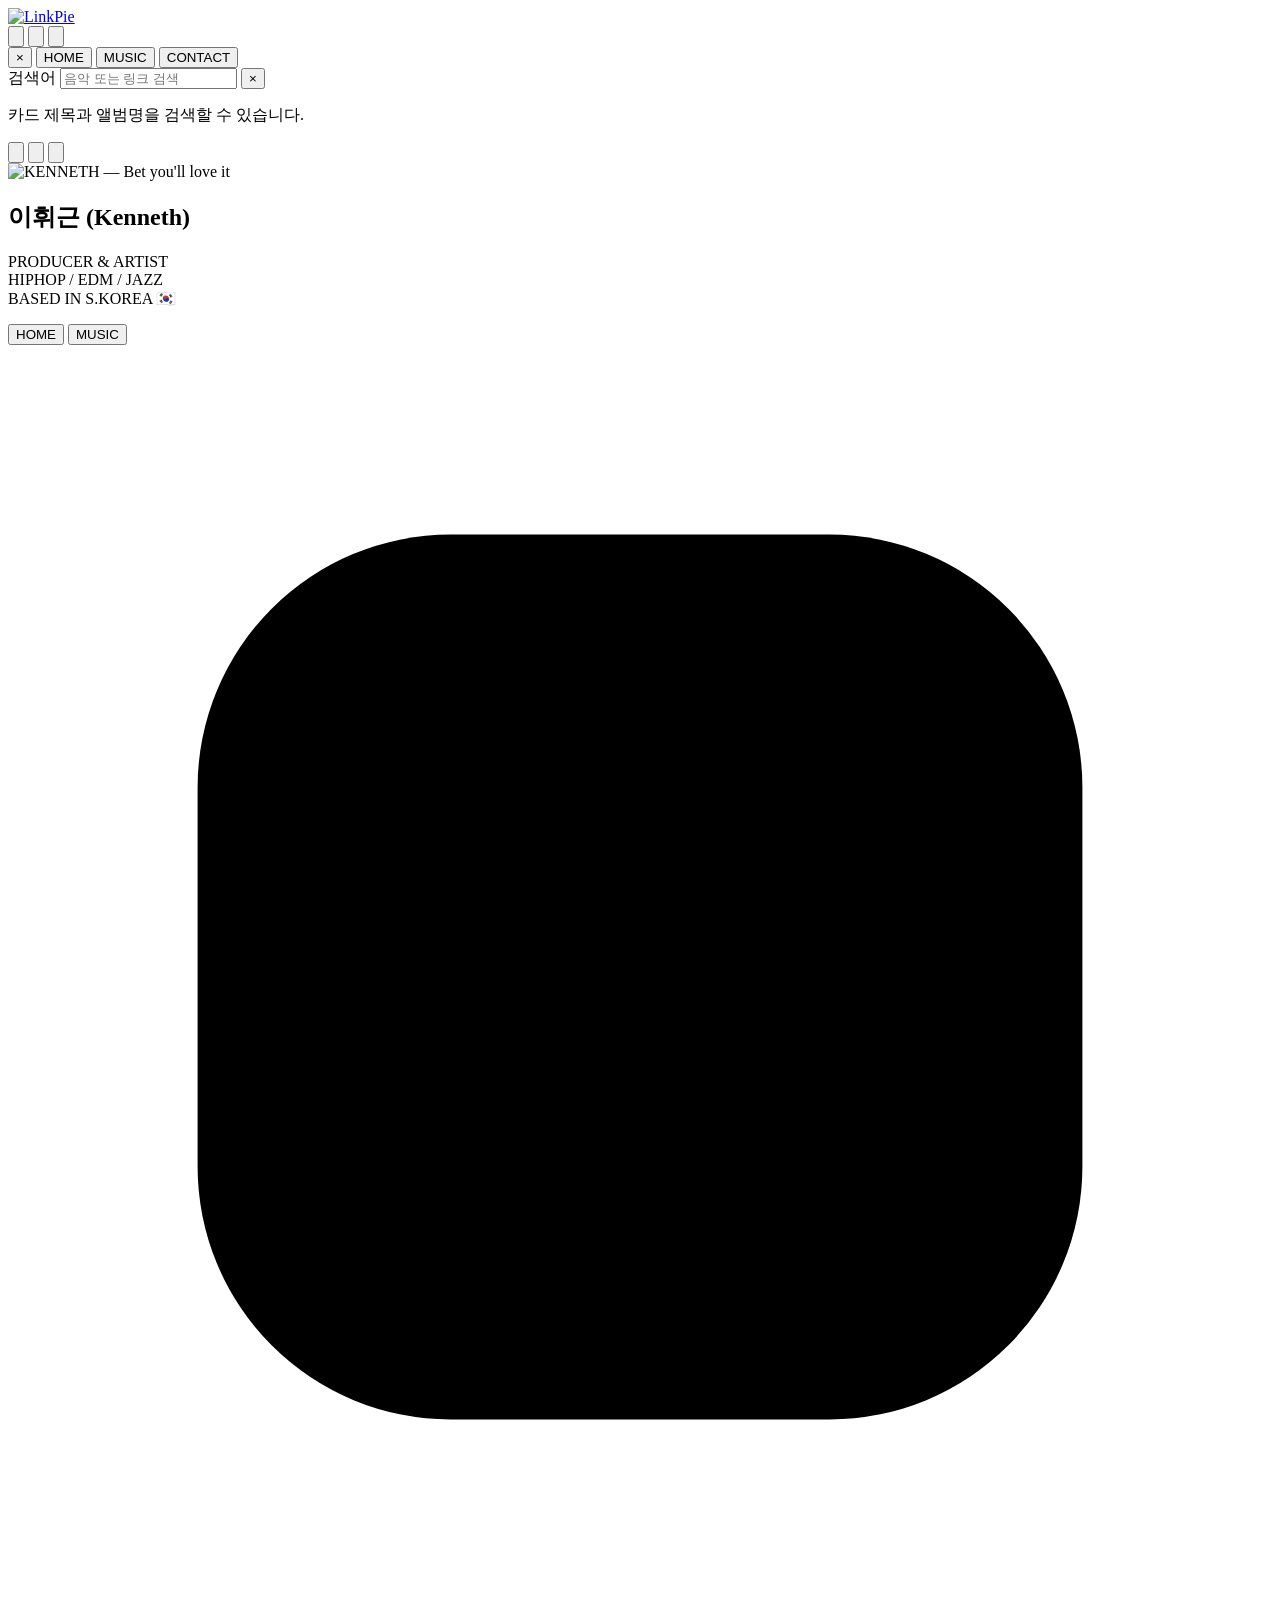
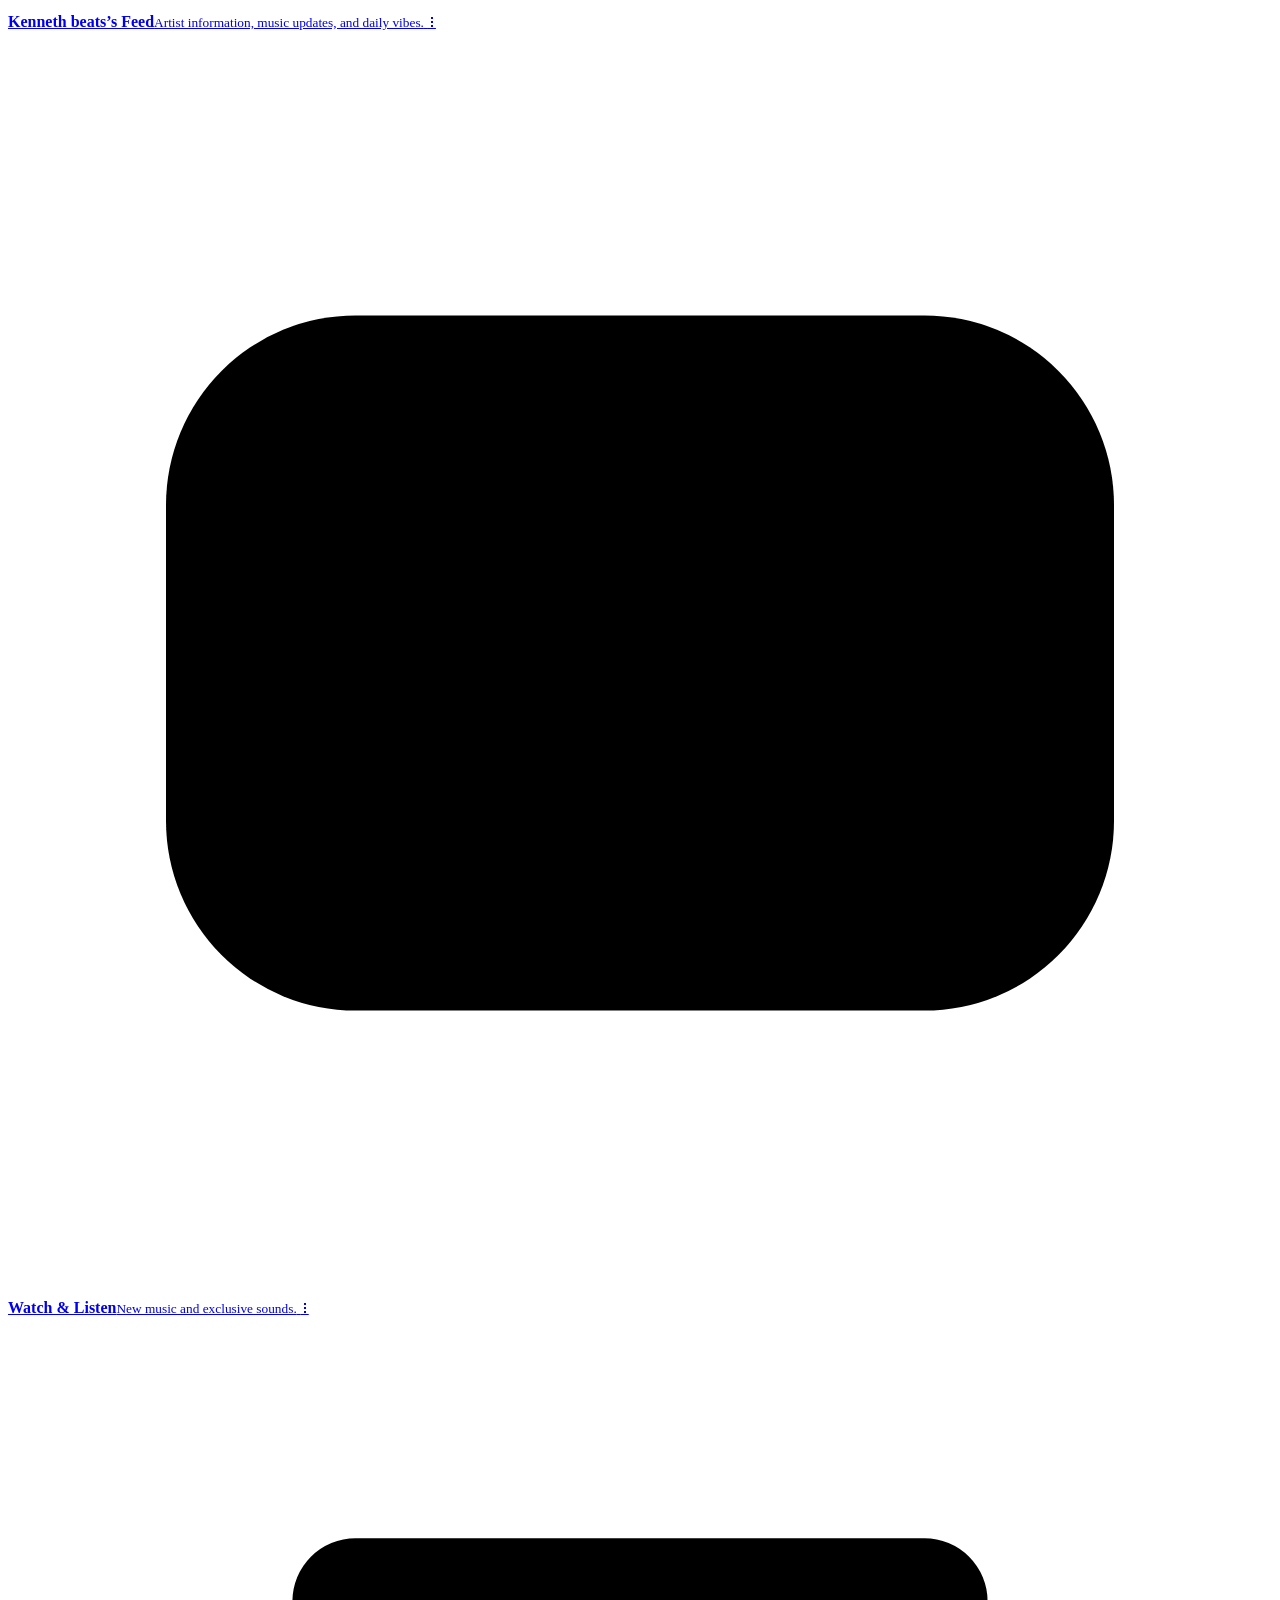
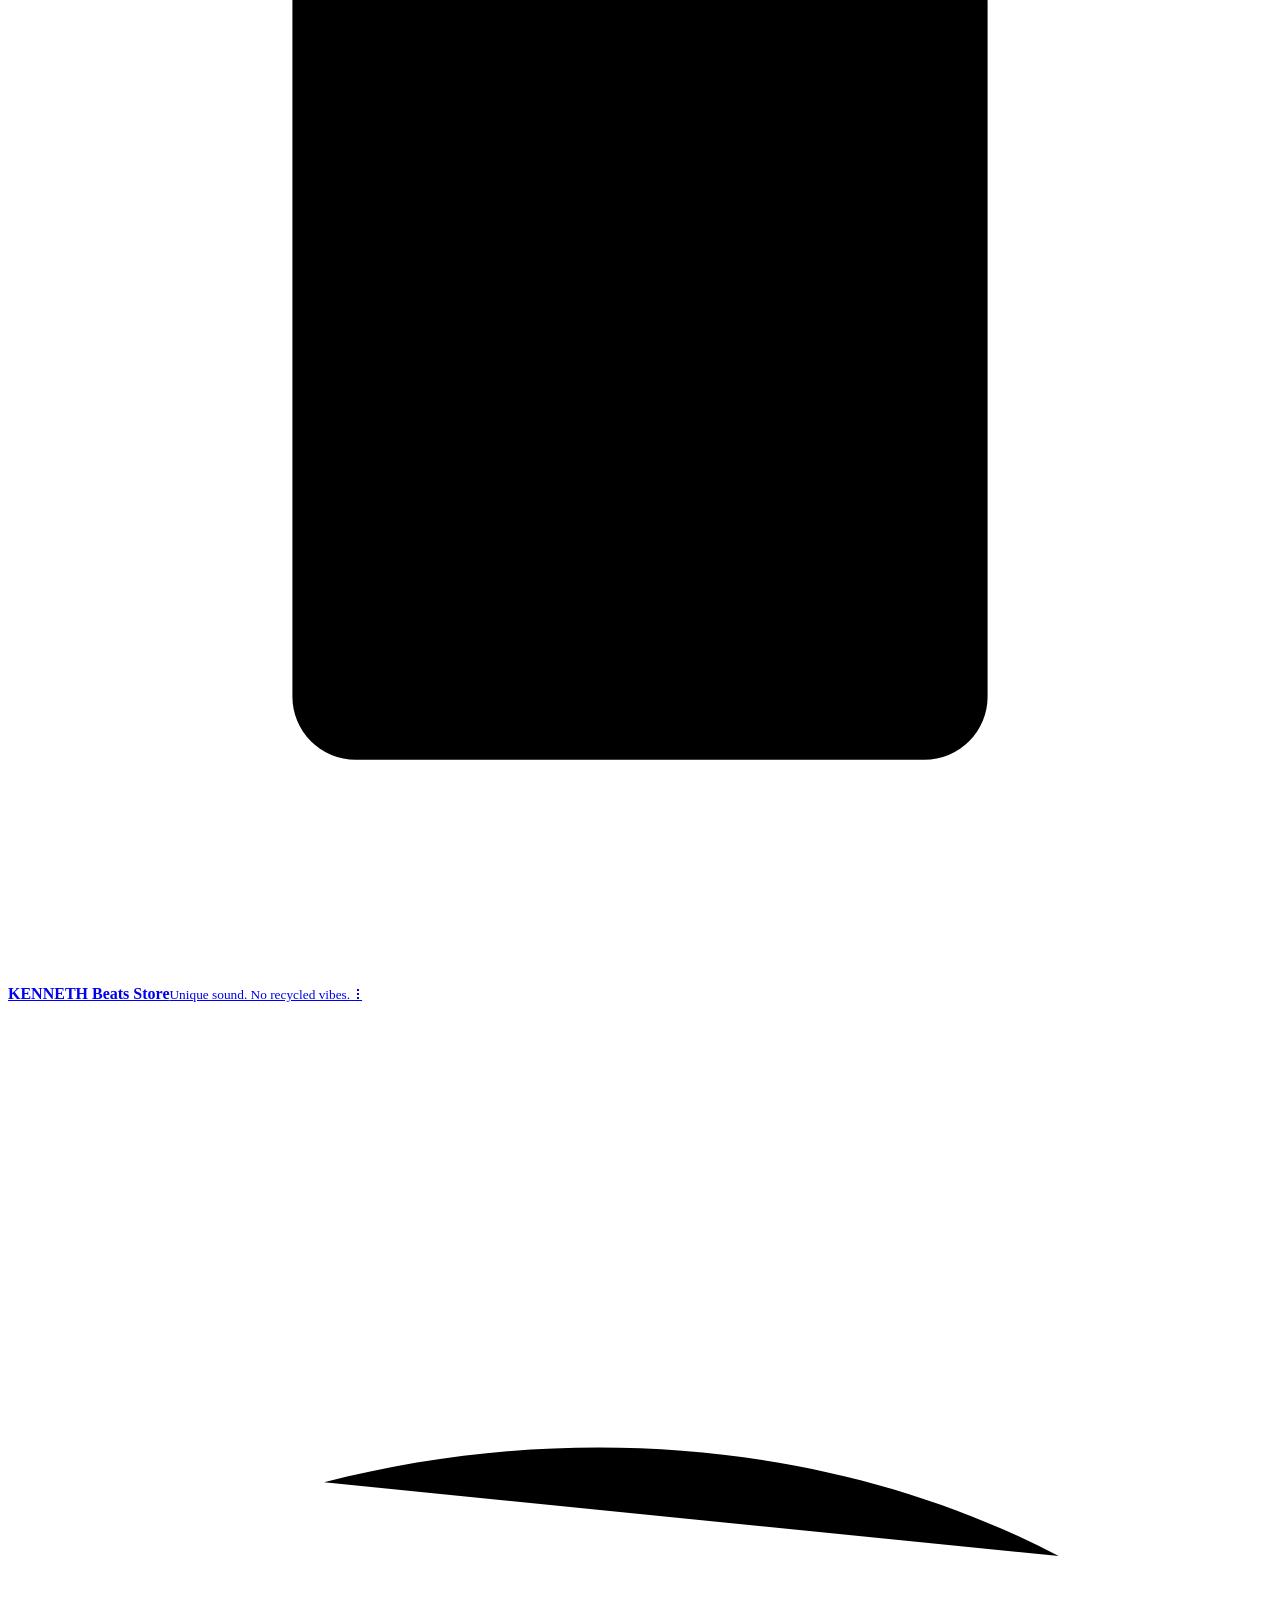
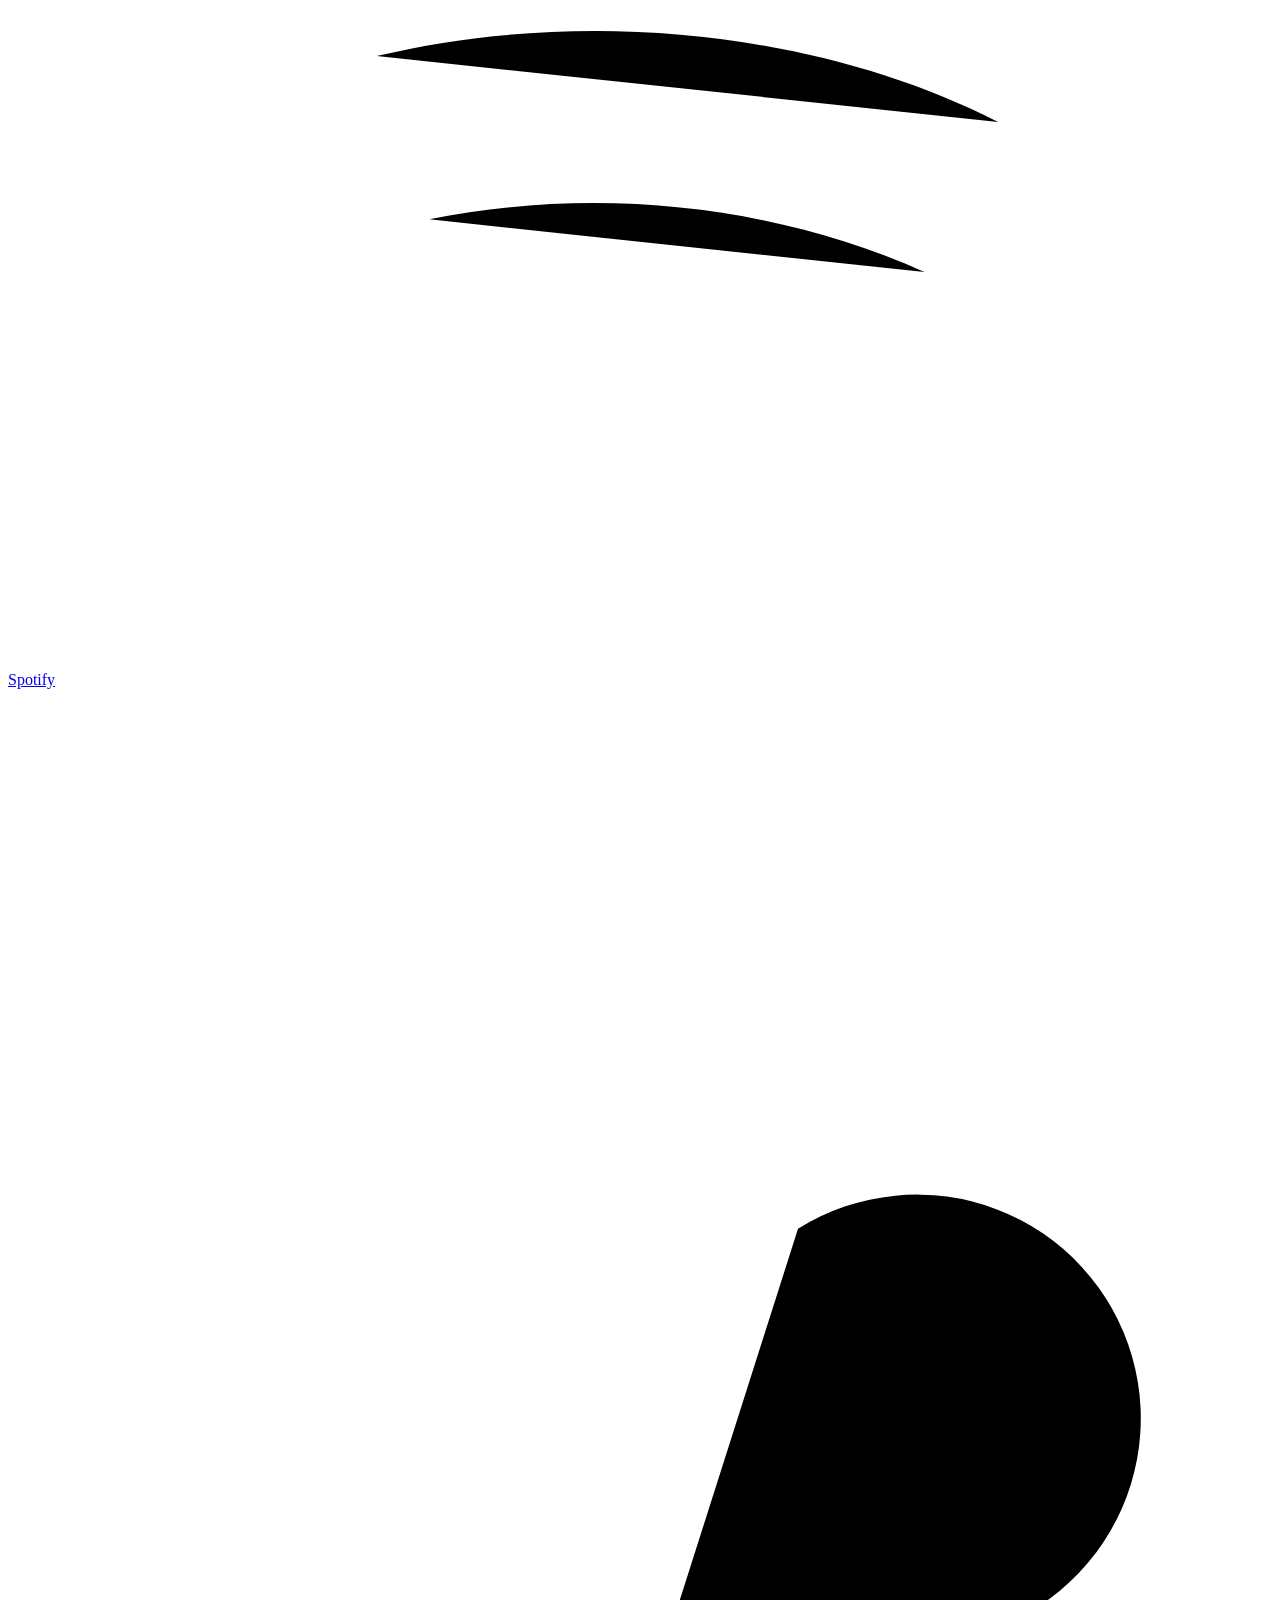
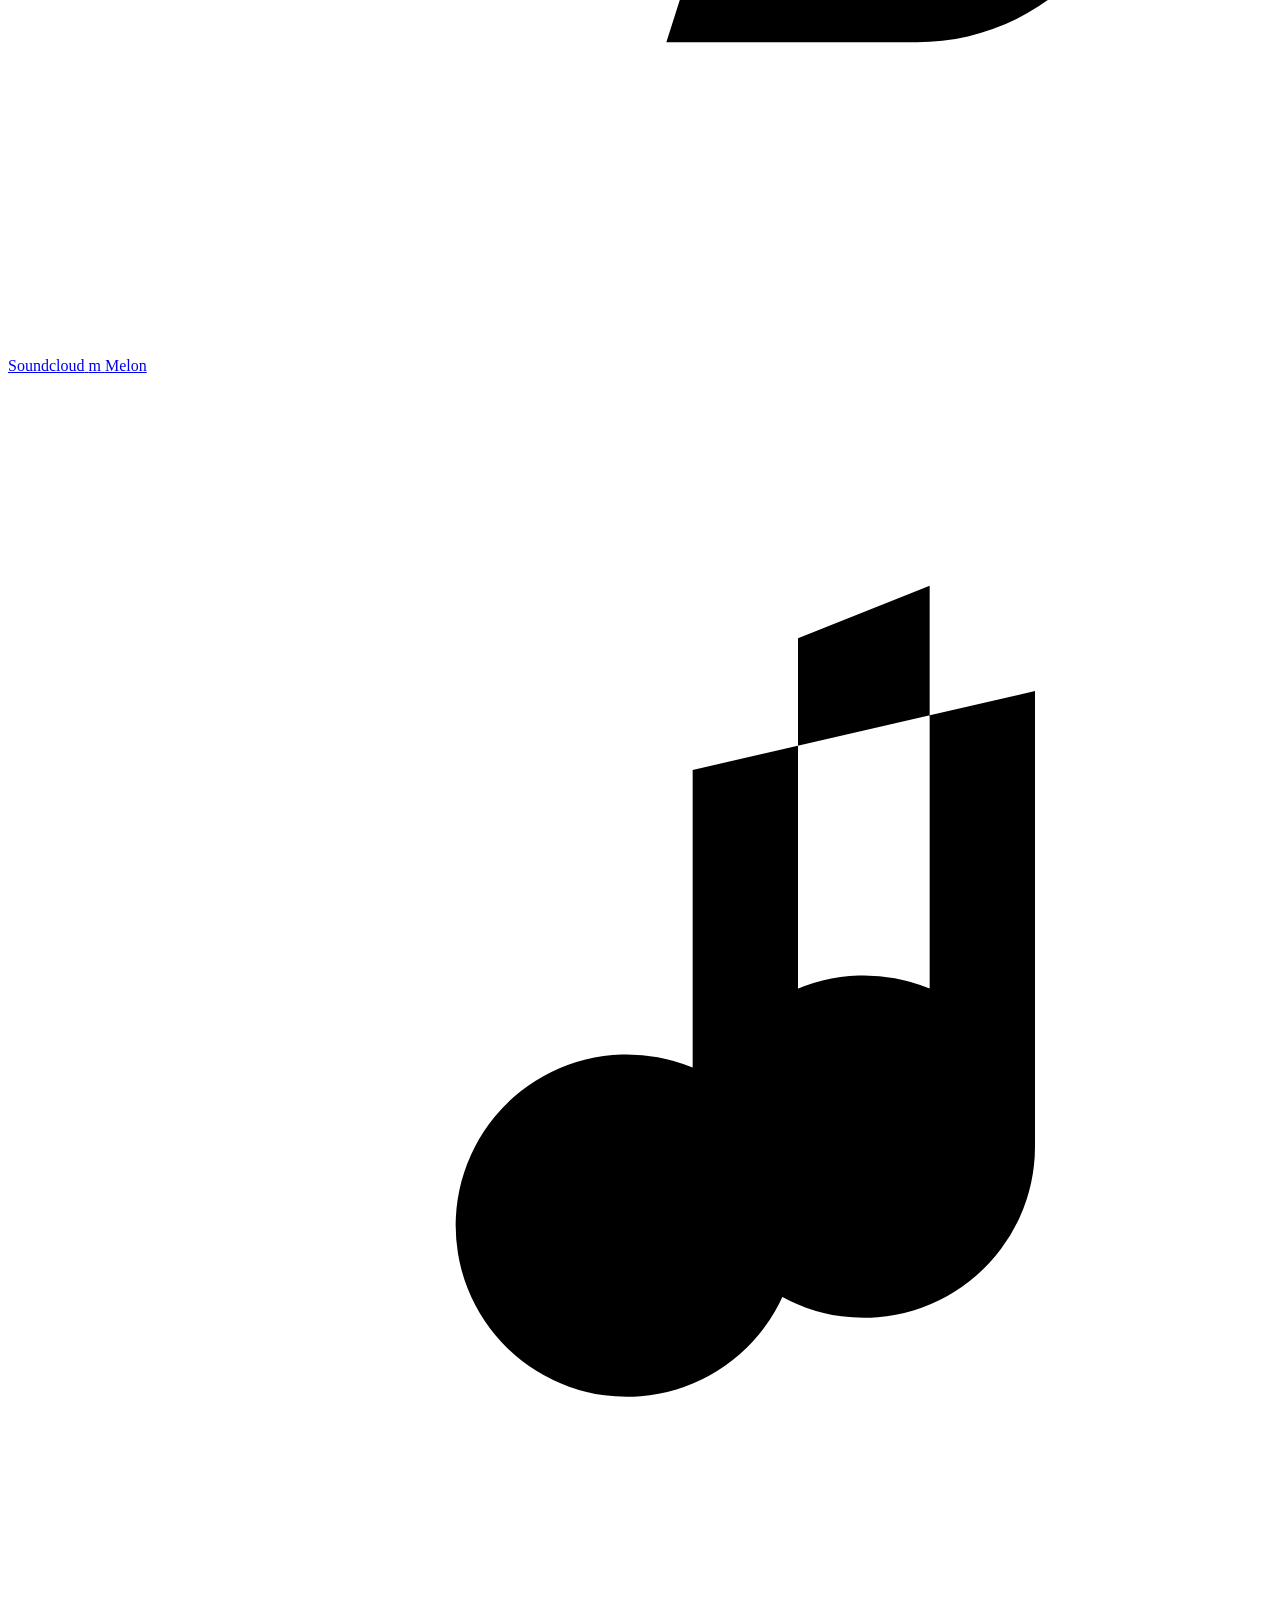
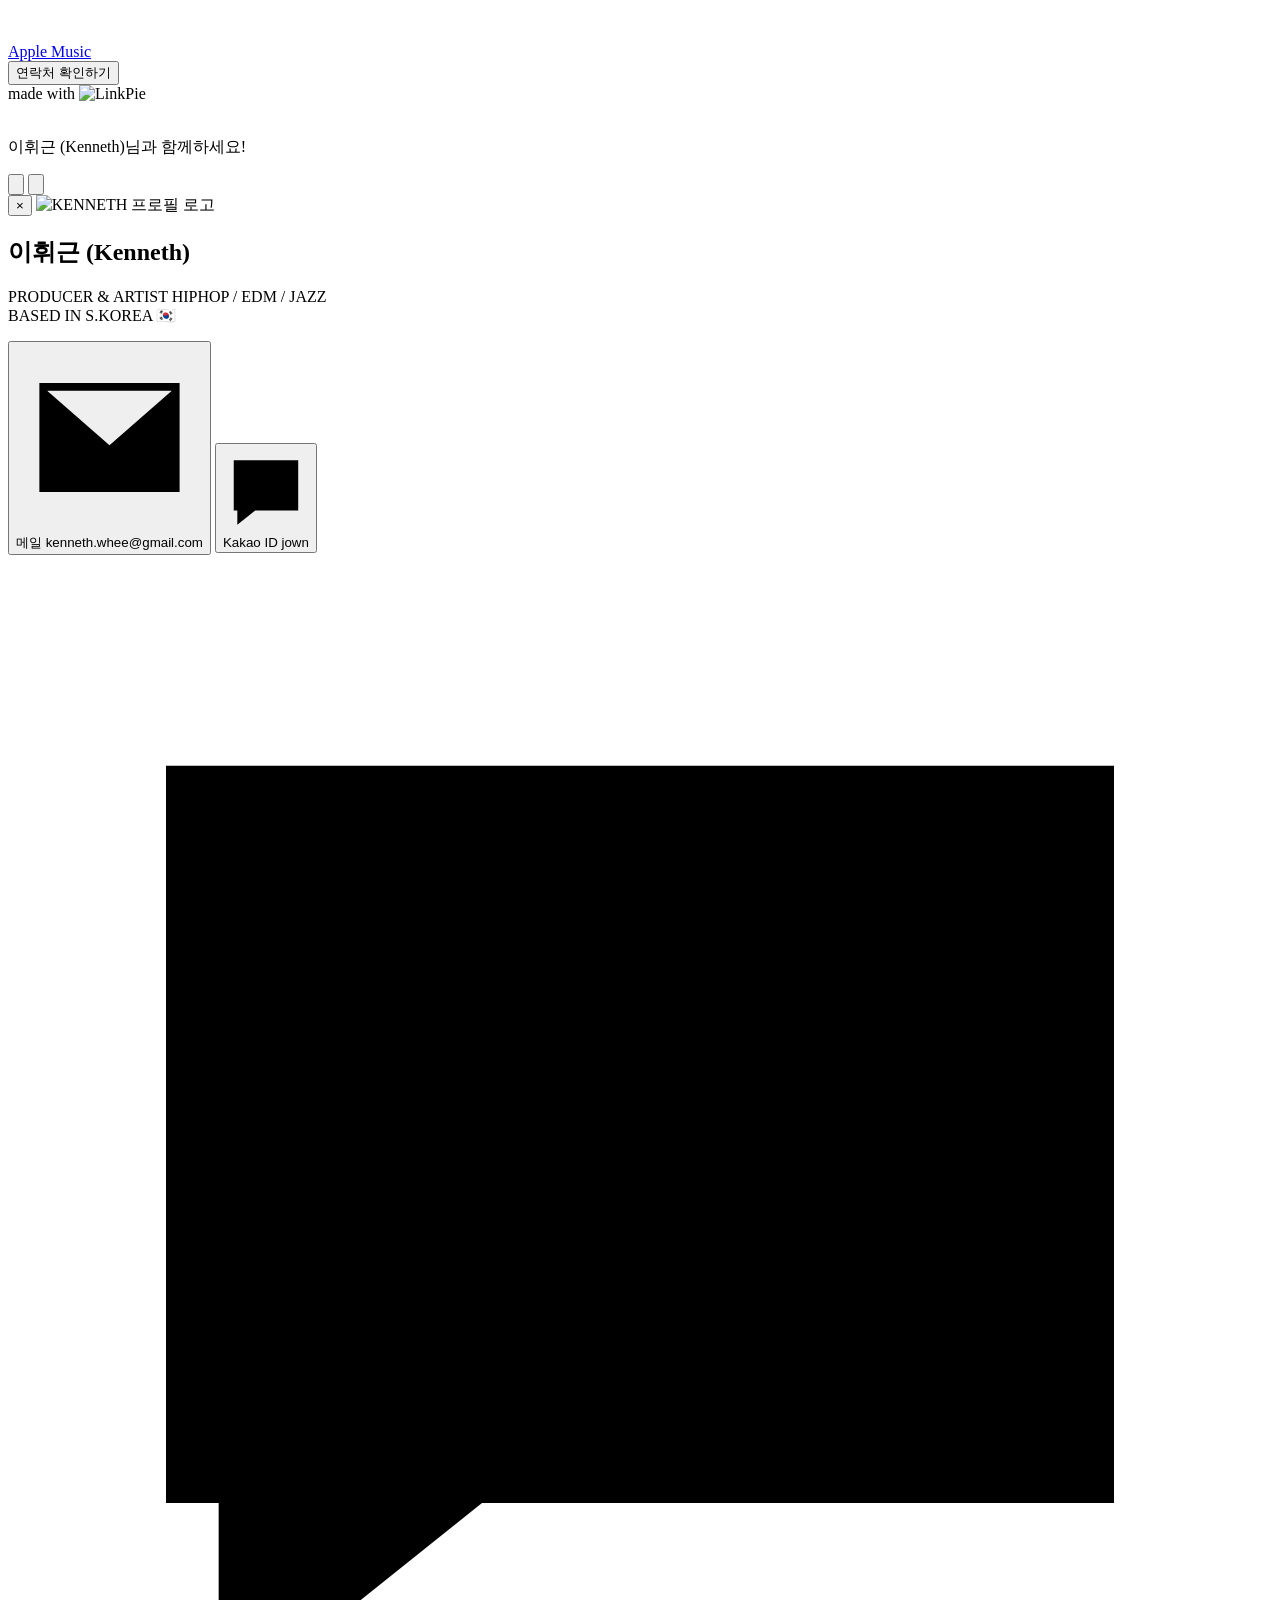
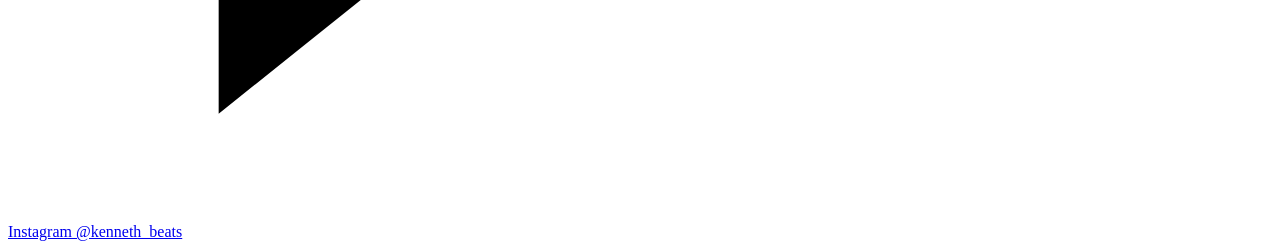
==== index.html @ e628d1ea "Create index.html" ====
<!doctype html>
<html lang="ko">
<head>
  <meta charset="utf-8" />
  <meta name="viewport" content="width=device-width, initial-scale=1, viewport-fit=cover" />
  <meta name="theme-color" content="#000000" />
  <title>이휘근 (Kenneth) | Producer & Artist</title>
  <meta name="description" content="이휘근 (Kenneth) — Producer & Artist. Hiphop, EDM, Jazz based in South Korea." />
  <link rel="icon" type="image/png" href="assets/profile-logo.png" />
  <link rel="stylesheet" href="style.css" />
</head>
<body>
  <div class="site-shell" id="top">
    <header class="site-header" aria-label="상단 메뉴">
      <a class="brand" href="#top" aria-label="홈으로 이동">
        <img src="assets/linkpie-logo.jpg" alt="LinkPie" />
      </a>

      <nav class="header-actions" aria-label="빠른 메뉴">
        <button class="icon-button" id="menuButton" type="button" aria-label="메뉴 열기" aria-expanded="false">
          <svg viewBox="0 0 24 24" aria-hidden="true"><path d="M4 5h7v3H4zm9 0h7v3h-7zM4 16h7v3H4zm9 0h7v3h-7zM4 10.5h16v3H4z"/></svg>
        </button>
        <button class="icon-button" id="searchButton" type="button" aria-label="검색 열기" aria-expanded="false">
          <svg viewBox="0 0 24 24" aria-hidden="true"><circle cx="10.8" cy="10.8" r="6.5"/><path d="m16 16 4.2 4.2"/></svg>
        </button>
        <button class="icon-button" id="profileButton" type="button" aria-label="연락처 열기">
          <svg viewBox="0 0 24 24" aria-hidden="true"><circle cx="12" cy="7.2" r="3.7"/><path d="M4.5 21c.2-5 3-7.3 7.5-7.3s7.3 2.3 7.5 7.3"/></svg>
        </button>
      </nav>
    </header>


    
    <aside class="side-drawer" id="sideDrawer" aria-hidden="true">
      <button class="drawer-close" id="drawerClose" type="button" aria-label="메뉴 닫기">×</button>
      <button class="drawer-link" type="button" data-tab-target="home">HOME</button>
      <button class="drawer-link" type="button" data-tab-target="music">MUSIC</button>
      <button class="drawer-link" id="drawerContact" type="button">CONTACT</button>
    </aside>
    <div class="drawer-backdrop" id="drawerBackdrop" hidden></div>

    <section class="search-panel" id="searchPanel" aria-hidden="true">
      <div class="search-inner">
        <label class="sr-only" for="siteSearch">검색어</label>
        <input id="siteSearch" type="search" placeholder="음악 또는 링크 검색" autocomplete="off" />
        <button id="searchClose" type="button" aria-label="검색 닫기">×</button>
      </div>
      <p class="search-message" id="searchMessage">카드 제목과 앨범명을 검색할 수 있습니다.</p>
    </section>

    <section class="hero" aria-label="아티스트 로고">
      <div class="hero-tools" aria-label="페이지 도구">
        <button class="hero-tool like-trigger" type="button" aria-label="좋아요">
          <svg viewBox="0 0 24 24" aria-hidden="true"><path d="M20.8 5.7c-2.1-2.2-5.5-2.1-7.5.2L12 7.4l-1.3-1.5c-2-2.3-5.4-2.4-7.5-.2-2.2 2.3-2.1 6 .1 8.3L12 22l8.7-8c2.2-2.3 2.3-6 .1-8.3Z"/></svg>
        </button>
        <button class="hero-tool" id="notificationButton" type="button" aria-label="알림">
          <svg viewBox="0 0 24 24" aria-hidden="true"><path d="M6.4 10.6c0-3.5 2.2-6.1 5.6-6.1s5.6 2.6 5.6 6.1v5.1l1.8 2.1H4.6l1.8-2.1zM9.6 21h4.8"/></svg>
        </button>
        <button class="hero-tool share-trigger" type="button" aria-label="공유">
          <svg viewBox="0 0 24 24" aria-hidden="true"><circle cx="18" cy="5" r="2.5"/><circle cx="6" cy="12" r="2.5"/><circle cx="18" cy="19" r="2.5"/><path d="m8.2 10.8 7.5-4.4M8.2 13.2l7.5 4.4"/></svg>
        </button>
      </div>
      <img class="hero-logo" src="assets/kenneth-logo.jpg" alt="KENNETH — Bet you'll love it" />
    </section>

    <main class="profile-main">
      <section class="profile-summary" aria-labelledby="profileName">
        <h1 id="profileName">이휘근 (Kenneth)</h1>
        <p>PRODUCER &amp; ARTIST<br />HIPHOP / EDM / JAZZ<br />BASED IN S.KOREA 🇰🇷</p>
      </section>

      <div class="tabs" role="tablist" aria-label="콘텐츠 탭">
        <button class="tab-button is-active" id="homeTab" type="button" role="tab" aria-selected="true" aria-controls="homePanel" data-tab="home">HOME</button>
        <button class="tab-button" id="musicTab" type="button" role="tab" aria-selected="false" aria-controls="musicPanel" data-tab="music">MUSIC</button>
      </div>

      <section class="tab-panel is-active" id="homePanel" role="tabpanel" aria-labelledby="homeTab" data-panel="home">
        <div class="link-stack" id="homeLinks">
          <a class="profile-link searchable" href="https://www.instagram.com/kenneth_beats" target="_blank" rel="noreferrer" data-search="kenneth beats feed instagram artist information music updates daily vibes">
            <span class="brand-icon instagram-icon" aria-hidden="true">
              <svg viewBox="0 0 40 40"><rect x="6" y="6" width="28" height="28" rx="8"/><circle cx="20" cy="20" r="7"/><circle cx="28.5" cy="11.5" r="2"/></svg>
            </span>
            <span class="profile-link-copy"><strong>Kenneth beats’s Feed</strong><small>Artist information, music updates, and daily vibes.</small></span>
            <span class="more-dots" aria-hidden="true">⋮</span>
          </a>

          <a class="profile-link searchable" href="https://youtube.com/channel/UCA05duT3IUBs3Wozk9htniQ" target="_blank" rel="noreferrer" data-search="watch listen youtube new music exclusive sounds">
            <span class="brand-icon youtube-icon" aria-hidden="true">
              <svg viewBox="0 0 40 40"><rect x="5" y="9" width="30" height="22" rx="6"/><path d="m17 14 11 6-11 6z"/></svg>
            </span>
            <span class="profile-link-copy"><strong>Watch &amp; Listen</strong><small>New music and exclusive sounds.</small></span>
            <span class="more-dots" aria-hidden="true">⋮</span>
          </a>

          <a class="profile-link searchable placeholder-link" href="#" data-placeholder-message="KENNETH Beats Store 링크를 script.js의 PROFILE_LINKS.store에 입력해 주세요." data-search="kenneth beats store unique sound no recycled vibes">
            <span class="brand-icon store-icon" aria-hidden="true">
              <svg viewBox="0 0 40 40"><rect x="9" y="7" width="22" height="26" rx="2"/><path d="m20 12 2.2 4.4 4.8.7-3.5 3.4.8 4.8-4.3-2.2-4.3 2.2.8-4.8-3.5-3.4 4.8-.7z"/></svg>
            </span>
            <span class="profile-link-copy"><strong>KENNETH Beats Store</strong><small>Unique sound. No recycled vibes.</small></span>
            <span class="more-dots" aria-hidden="true">⋮</span>
          </a>
        </div>

        <section class="platform-card" aria-label="음원 플랫폼">
          <a class="platform-link searchable" href="https://open.spotify.com/artist/6TdOEKyyP53FqBQ50VDvlK" target="_blank" rel="noreferrer" data-search="spotify">
            <span class="platform-icon spotify-icon" aria-hidden="true"><svg viewBox="0 0 48 48"><path d="M12 18.2c9.7-2.5 19.9-1.4 27.9 2.8M14 24.8c8-1.9 16.9-.9 23.6 2.5M16 31c6.5-1.3 13.2-.5 18.8 2"/></svg></span>
            <span>Spotify</span>
          </a>
          <a class="platform-link searchable placeholder-link" href="#" data-placeholder-message="SoundCloud 링크를 script.js의 PROFILE_LINKS.soundcloud에 입력해 주세요." data-search="soundcloud">
            <span class="platform-icon soundcloud-icon" aria-hidden="true"><svg viewBox="0 0 48 48"><path d="M6 29v4M10 25v8M14 22v11M18 20v13M22 18v15M26 17v16M30 20.5a8.5 8.5 0 1 1 4.5 15.7H25"/></svg></span>
            <span>Soundcloud</span>
          </a>
          <a class="platform-link searchable placeholder-link" href="#" data-placeholder-message="Melon 링크를 script.js의 PROFILE_LINKS.melon에 입력해 주세요." data-search="melon 멜론">
            <span class="platform-icon melon-icon" aria-hidden="true"><span class="melon-mark">m</span></span>
            <span>Melon</span>
          </a>
          <a class="platform-link searchable" href="https://music.apple.com/kr/artist/1661635079" target="_blank" rel="noreferrer" data-search="apple music 애플뮤직">
            <span class="platform-icon apple-icon" aria-hidden="true"><svg viewBox="0 0 48 48"><path d="M30 10v22.3a6.5 6.5 0 1 1-4-6V15l13-3v17.3a6.5 6.5 0 1 1-4-6V8z"/></svg></span>
            <span>Apple Music</span>
          </a>
        </section>

        <button class="contact-button" id="contactButton" type="button">연락처 확인하기</button>
      </section>

      <section class="tab-panel" id="musicPanel" role="tabpanel" aria-labelledby="musicTab" data-panel="music" hidden>
        <div class="album-list" id="albumList">
          <article class="album-card searchable" data-search="side by side single 2026.05.01">
            <img src="assets/side-by-side.jpg" alt="Side by Side 앨범 커버" />
            <div class="album-copy">
              <h2>Side by Side - Single</h2>
              <p class="album-meta">1곡 · 2026.05.01</p>
              <div class="track-list"><span>Side by Side</span></div>
            </div>
          </article>

          <article class="album-card searchable" data-search="step in single 2026.02.27">
            <img src="assets/step-in.jpg" alt="STEP IN 앨범 커버" />
            <div class="album-copy">
              <h2>STEP IN - Single</h2>
              <p class="album-meta">1곡 · 2026.02.27</p>
              <div class="track-list"><span>STEP IN</span></div>
            </div>
          </article>

          <article class="album-card searchable" data-search="alive single 2026.01.09 usixk">
            <img src="assets/alive.jpg" alt="Alive 앨범 커버" />
            <div class="album-copy">
              <h2>Alive - Single</h2>
              <p class="album-meta">2곡 · 2026.01.09</p>
              <div class="track-list"><span>Alive</span><span>Usixk</span></div>
            </div>
          </article>

          <article class="album-card searchable" data-search="dsm single 2025.12.12">
            <img src="assets/dsm.jpg" alt="dsm 앨범 커버" />
            <div class="album-copy">
              <h2>dsm - Single</h2>
              <p class="album-meta">1곡 · 2025.12.12</p>
              <div class="track-list"><span>dsm</span></div>
            </div>
          </article>
        </div>
      </section>

      <footer class="site-footer">
        <span>made with</span>
        <img src="assets/linkpie-logo.jpg" alt="LinkPie" />
      </footer>
    </main>

    <div class="bottom-bar">
      <img src="assets/profile-logo.png" alt="" />
      <p>이휘근 (Kenneth)님과 함께하세요!</p>
      <button class="bottom-action like-trigger" type="button" aria-label="좋아요">
        <svg viewBox="0 0 24 24" aria-hidden="true"><path d="M20.8 5.7c-2.1-2.2-5.5-2.1-7.5.2L12 7.4l-1.3-1.5c-2-2.3-5.4-2.4-7.5-.2-2.2 2.3-2.1 6 .1 8.3L12 22l8.7-8c2.2-2.3 2.3-6 .1-8.3Z"/></svg>
      </button>
      <button class="bottom-action share-trigger" type="button" aria-label="공유">
        <svg viewBox="0 0 24 24" aria-hidden="true"><circle cx="18" cy="5" r="2.5"/><circle cx="6" cy="12" r="2.5"/><circle cx="18" cy="19" r="2.5"/><path d="m8.2 10.8 7.5-4.4M8.2 13.2l7.5 4.4"/></svg>
      </button>
    </div>
  </div>

  <div class="modal-backdrop" id="contactModal" aria-hidden="true">
    <section class="contact-modal" role="dialog" aria-modal="true" aria-labelledby="contactTitle">
      <button class="modal-close" id="modalClose" type="button" aria-label="연락처 닫기">×</button>
      <img class="modal-avatar" src="assets/profile-logo.png" alt="KENNETH 프로필 로고" />
      <h2 id="contactTitle">이휘근 (Kenneth)</h2>
      <p class="modal-bio">PRODUCER &amp; ARTIST HIPHOP / EDM / JAZZ<br />BASED IN S.KOREA 🇰🇷</p>
      <div class="contact-list">
        <button class="contact-row" type="button" data-copy="kenneth.whee@gmail.com">
          <span class="contact-label"><svg viewBox="0 0 24 24" aria-hidden="true"><path d="M3 5h18v14H3zM4 6l8 7 8-7"/></svg>메일</span>
          <span>kenneth.whee@gmail.com</span>
        </button>
        <button class="contact-row" type="button" data-copy="jown">
          <span class="contact-label"><svg viewBox="0 0 24 24" aria-hidden="true"><path d="M3 4h18v14H9l-5 4v-4H3z"/></svg>Kakao ID</span>
          <span>jown</span>
        </button>
        <a class="contact-row" href="https://www.instagram.com/kenneth_beats" target="_blank" rel="noreferrer">
          <span class="contact-label"><svg viewBox="0 0 24 24" aria-hidden="true"><path d="M3 4h18v14H9l-5 4v-4H3z"/></svg>Instagram</span>
          <span>@kenneth_beats</span>
        </a>
      </div>
    </section>
  </div>

  <div class="toast" id="toast" role="status" aria-live="polite"></div>
  <script src="script.js"></script>
</body>
</html>
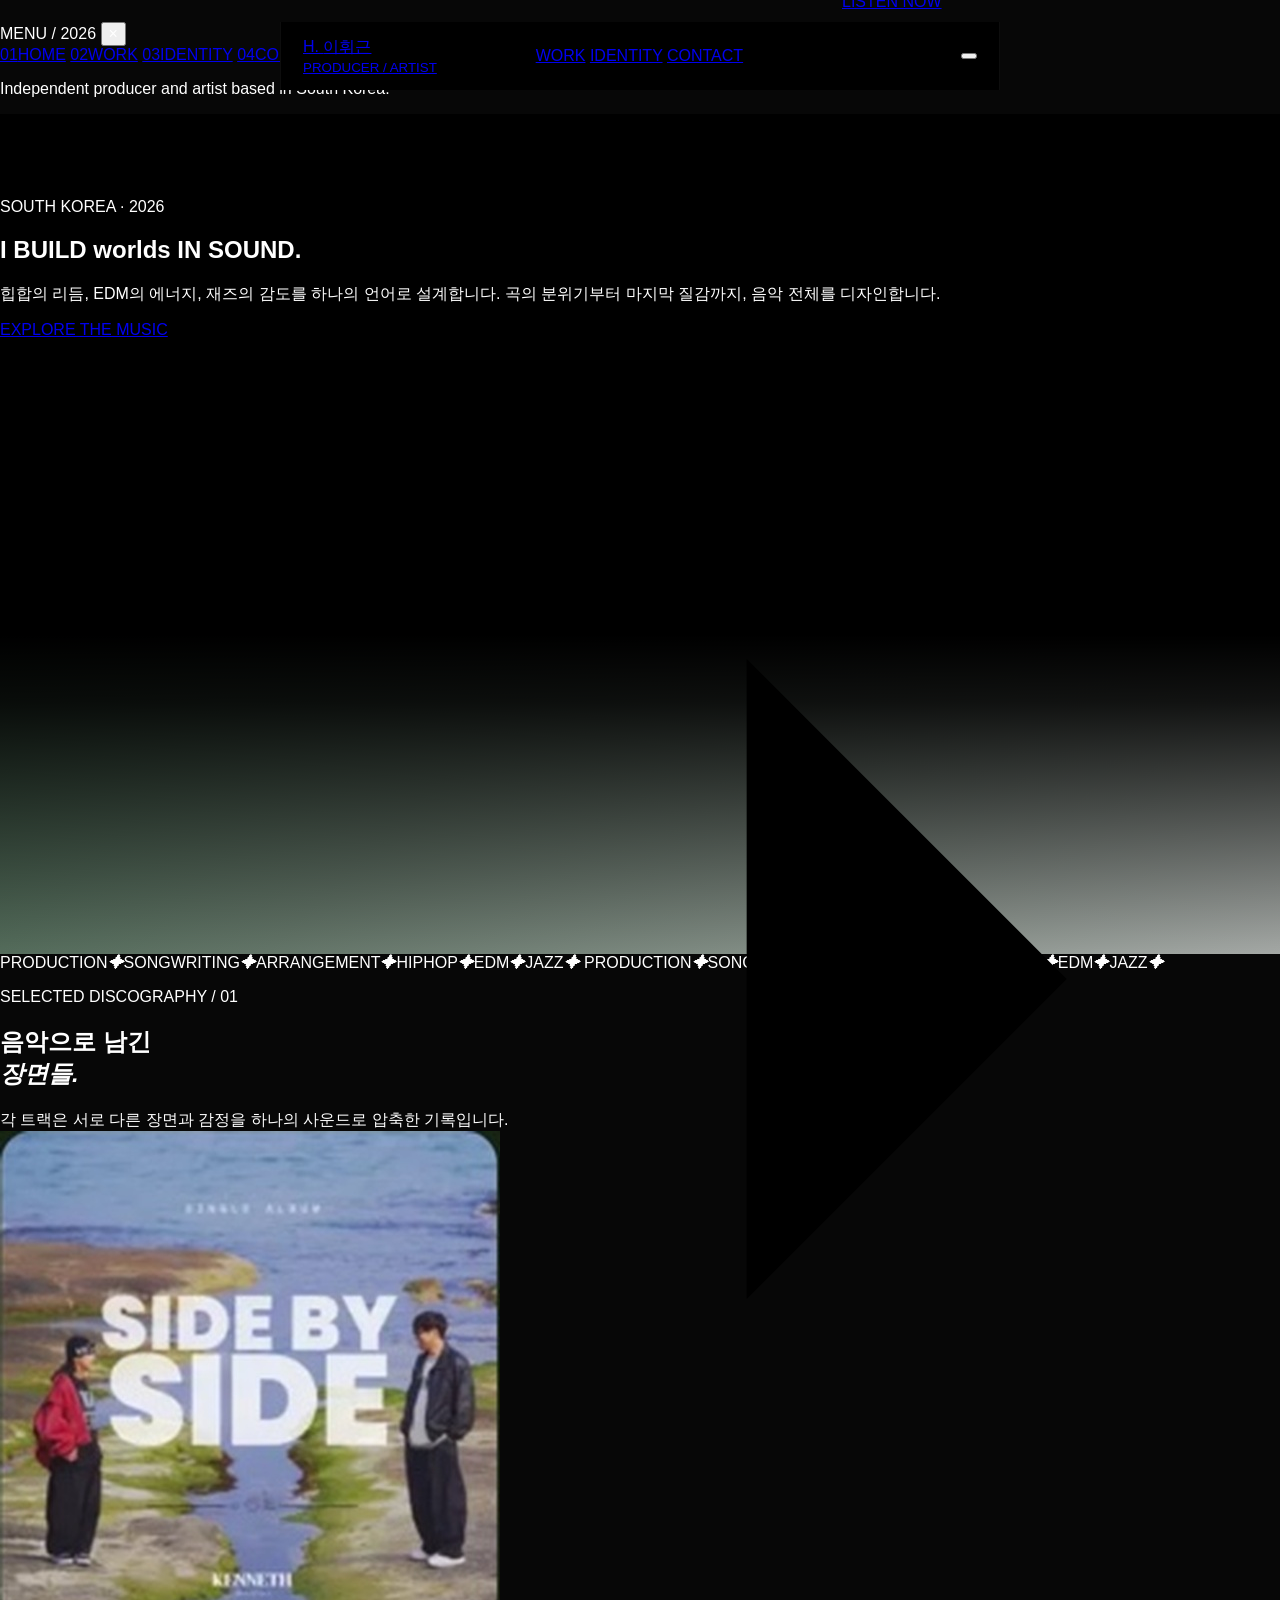
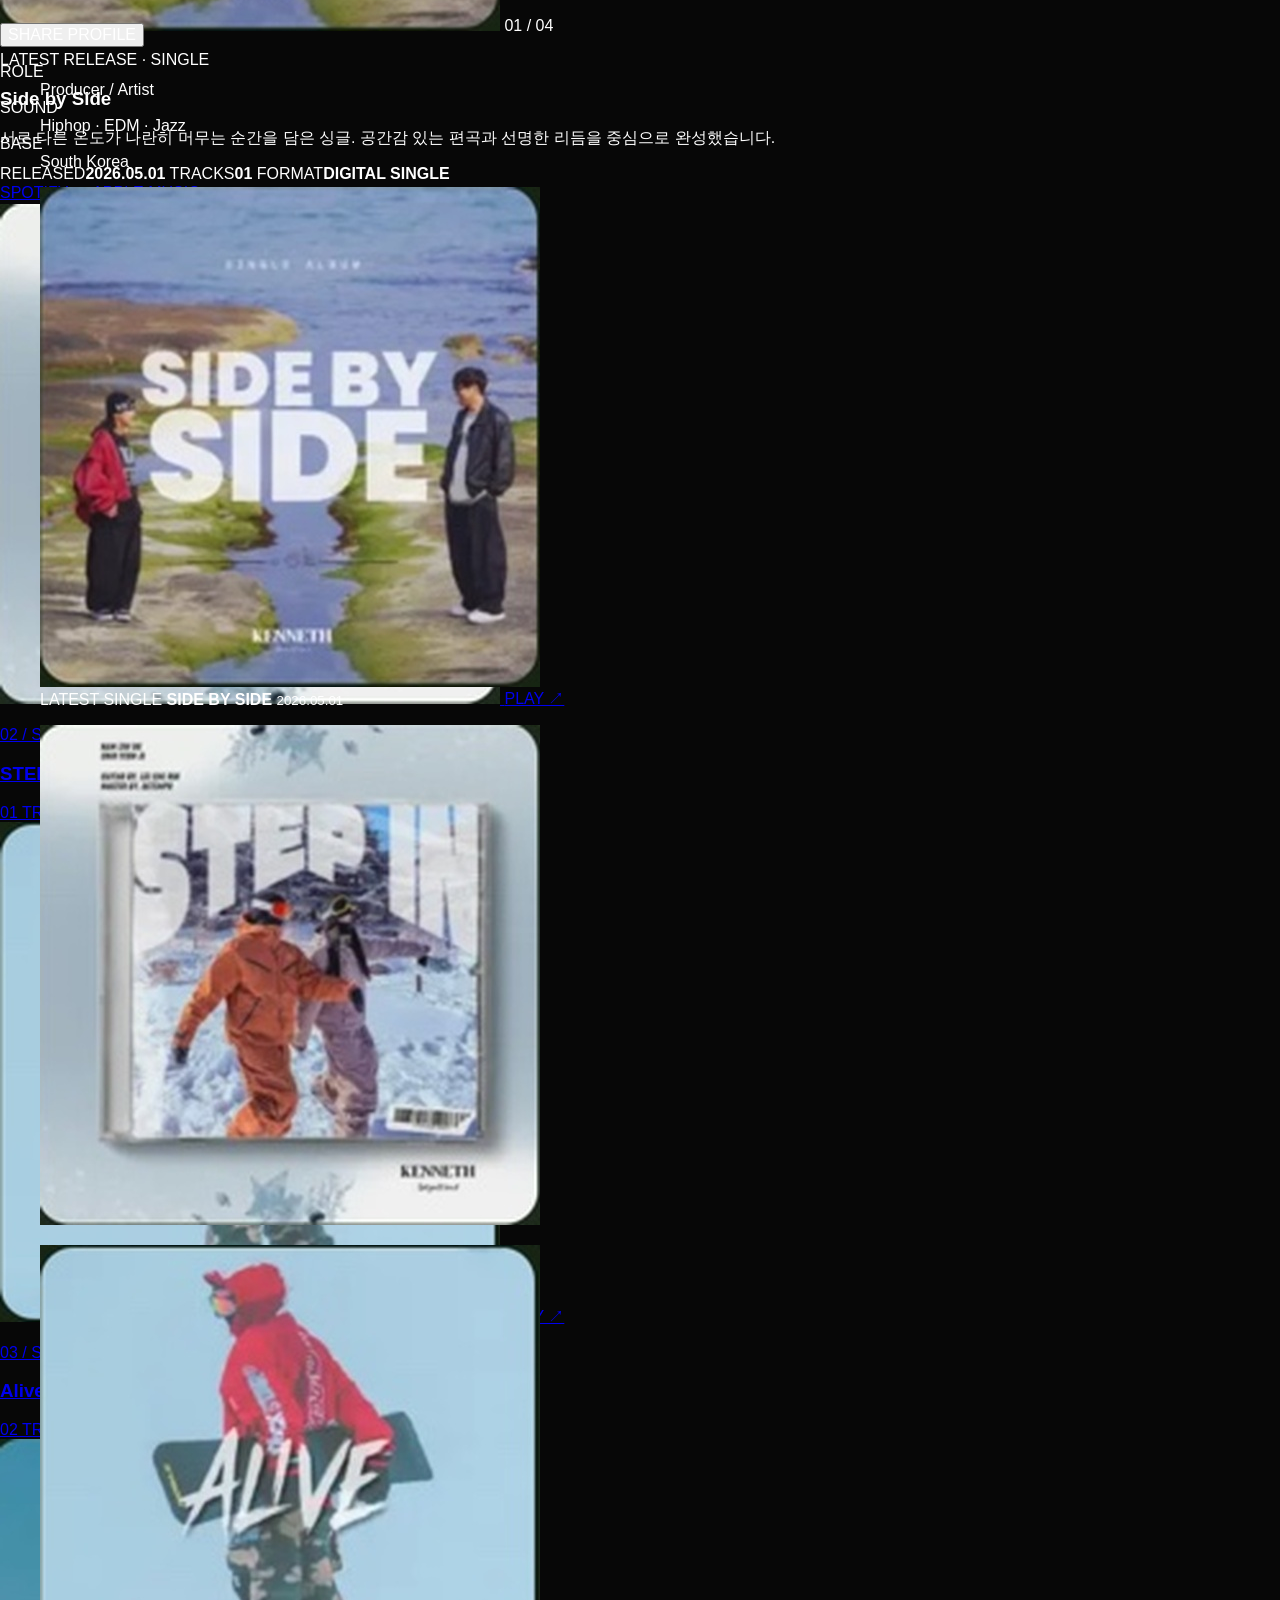
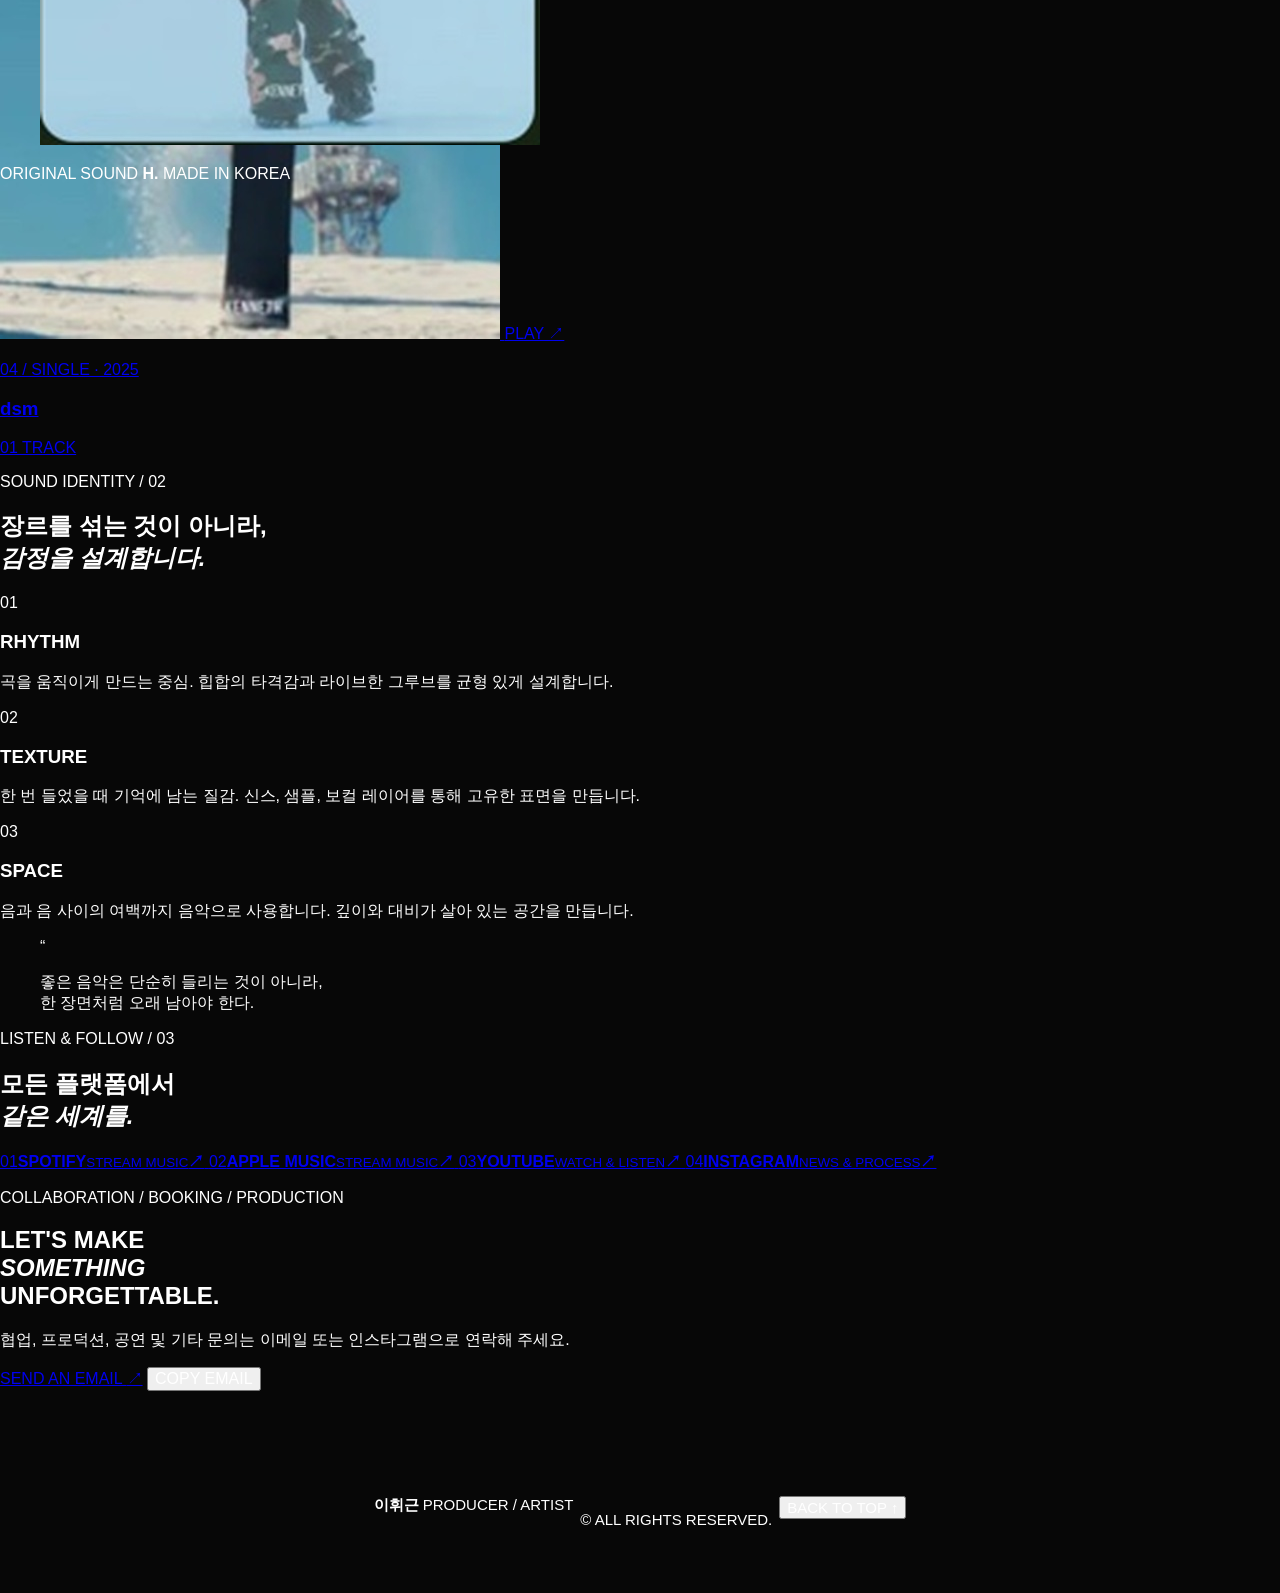
==== commit ef831bb3: "index.html 업데이트" ====
--- a/index.html
+++ b/index.html
@@ -3,206 +3,274 @@
 <head>
   <meta charset="utf-8" />
   <meta name="viewport" content="width=device-width, initial-scale=1, viewport-fit=cover" />
-  <meta name="theme-color" content="#000000" />
-  <title>이휘근 (Kenneth) | Producer & Artist</title>
-  <meta name="description" content="이휘근 (Kenneth) — Producer & Artist. Hiphop, EDM, Jazz based in South Korea." />
+  <meta name="theme-color" content="#080808" />
+  <meta name="description" content="이휘근 — Producer & Artist. Hiphop, EDM, Jazz. Official music portfolio." />
+  <title>이휘근 — Producer & Artist</title>
   <link rel="icon" type="image/png" href="assets/profile-logo.png" />
   <link rel="stylesheet" href="style.css" />
 </head>
 <body>
-  <div class="site-shell" id="top">
-    <header class="site-header" aria-label="상단 메뉴">
-      <a class="brand" href="#top" aria-label="홈으로 이동">
-        <img src="assets/linkpie-logo.jpg" alt="LinkPie" />
+  <div class="page-noise" aria-hidden="true"></div>
+  <div class="scroll-progress" id="scrollProgress" aria-hidden="true"></div>
+
+  <header class="site-header" id="siteHeader">
+    <a class="wordmark" href="#top" aria-label="홈으로 이동">
+      <span class="wordmark-mark">H.</span>
+      <span class="wordmark-copy">이휘근<br><small>PRODUCER / ARTIST</small></span>
+    </a>
+
+    <nav class="desktop-nav" aria-label="주요 메뉴">
+      <a href="#work">WORK</a>
+      <a href="#identity">IDENTITY</a>
+      <a href="#contact">CONTACT</a>
+    </nav>
+
+    <div class="header-actions">
+      <a class="listen-button" href="https://open.spotify.com/artist/6TdOEKyyP53FqBQ50VDvlK" target="_blank" rel="noreferrer">
+        LISTEN NOW
+        <svg viewBox="0 0 24 24" aria-hidden="true"><path d="M5 12h14M14 6l6 6-6 6"/></svg>
       </a>
-
-      <nav class="header-actions" aria-label="빠른 메뉴">
-        <button class="icon-button" id="menuButton" type="button" aria-label="메뉴 열기" aria-expanded="false">
-          <svg viewBox="0 0 24 24" aria-hidden="true"><path d="M4 5h7v3H4zm9 0h7v3h-7zM4 16h7v3H4zm9 0h7v3h-7zM4 10.5h16v3H4z"/></svg>
-        </button>
-        <button class="icon-button" id="searchButton" type="button" aria-label="검색 열기" aria-expanded="false">
-          <svg viewBox="0 0 24 24" aria-hidden="true"><circle cx="10.8" cy="10.8" r="6.5"/><path d="m16 16 4.2 4.2"/></svg>
-        </button>
-        <button class="icon-button" id="profileButton" type="button" aria-label="연락처 열기">
-          <svg viewBox="0 0 24 24" aria-hidden="true"><circle cx="12" cy="7.2" r="3.7"/><path d="M4.5 21c.2-5 3-7.3 7.5-7.3s7.3 2.3 7.5 7.3"/></svg>
-        </button>
-      </nav>
-    </header>
-
-
-    
-    <aside class="side-drawer" id="sideDrawer" aria-hidden="true">
-      <button class="drawer-close" id="drawerClose" type="button" aria-label="메뉴 닫기">×</button>
-      <button class="drawer-link" type="button" data-tab-target="home">HOME</button>
-      <button class="drawer-link" type="button" data-tab-target="music">MUSIC</button>
-      <button class="drawer-link" id="drawerContact" type="button">CONTACT</button>
-    </aside>
-    <div class="drawer-backdrop" id="drawerBackdrop" hidden></div>
-
-    <section class="search-panel" id="searchPanel" aria-hidden="true">
-      <div class="search-inner">
-        <label class="sr-only" for="siteSearch">검색어</label>
-        <input id="siteSearch" type="search" placeholder="음악 또는 링크 검색" autocomplete="off" />
-        <button id="searchClose" type="button" aria-label="검색 닫기">×</button>
-      </div>
-      <p class="search-message" id="searchMessage">카드 제목과 앨범명을 검색할 수 있습니다.</p>
-    </section>
-
-    <section class="hero" aria-label="아티스트 로고">
-      <div class="hero-tools" aria-label="페이지 도구">
-        <button class="hero-tool like-trigger" type="button" aria-label="좋아요">
-          <svg viewBox="0 0 24 24" aria-hidden="true"><path d="M20.8 5.7c-2.1-2.2-5.5-2.1-7.5.2L12 7.4l-1.3-1.5c-2-2.3-5.4-2.4-7.5-.2-2.2 2.3-2.1 6 .1 8.3L12 22l8.7-8c2.2-2.3 2.3-6 .1-8.3Z"/></svg>
-        </button>
-        <button class="hero-tool" id="notificationButton" type="button" aria-label="알림">
-          <svg viewBox="0 0 24 24" aria-hidden="true"><path d="M6.4 10.6c0-3.5 2.2-6.1 5.6-6.1s5.6 2.6 5.6 6.1v5.1l1.8 2.1H4.6l1.8-2.1zM9.6 21h4.8"/></svg>
-        </button>
-        <button class="hero-tool share-trigger" type="button" aria-label="공유">
-          <svg viewBox="0 0 24 24" aria-hidden="true"><circle cx="18" cy="5" r="2.5"/><circle cx="6" cy="12" r="2.5"/><circle cx="18" cy="19" r="2.5"/><path d="m8.2 10.8 7.5-4.4M8.2 13.2l7.5 4.4"/></svg>
-        </button>
-      </div>
-      <img class="hero-logo" src="assets/kenneth-logo.jpg" alt="KENNETH — Bet you'll love it" />
-    </section>
-
-    <main class="profile-main">
-      <section class="profile-summary" aria-labelledby="profileName">
-        <h1 id="profileName">이휘근 (Kenneth)</h1>
-        <p>PRODUCER &amp; ARTIST<br />HIPHOP / EDM / JAZZ<br />BASED IN S.KOREA 🇰🇷</p>
-      </section>
-
-      <div class="tabs" role="tablist" aria-label="콘텐츠 탭">
-        <button class="tab-button is-active" id="homeTab" type="button" role="tab" aria-selected="true" aria-controls="homePanel" data-tab="home">HOME</button>
-        <button class="tab-button" id="musicTab" type="button" role="tab" aria-selected="false" aria-controls="musicPanel" data-tab="music">MUSIC</button>
-      </div>
-
-      <section class="tab-panel is-active" id="homePanel" role="tabpanel" aria-labelledby="homeTab" data-panel="home">
-        <div class="link-stack" id="homeLinks">
-          <a class="profile-link searchable" href="https://www.instagram.com/kenneth_beats" target="_blank" rel="noreferrer" data-search="kenneth beats feed instagram artist information music updates daily vibes">
-            <span class="brand-icon instagram-icon" aria-hidden="true">
-              <svg viewBox="0 0 40 40"><rect x="6" y="6" width="28" height="28" rx="8"/><circle cx="20" cy="20" r="7"/><circle cx="28.5" cy="11.5" r="2"/></svg>
-            </span>
-            <span class="profile-link-copy"><strong>Kenneth beats’s Feed</strong><small>Artist information, music updates, and daily vibes.</small></span>
-            <span class="more-dots" aria-hidden="true">⋮</span>
-          </a>
-
-          <a class="profile-link searchable" href="https://youtube.com/channel/UCA05duT3IUBs3Wozk9htniQ" target="_blank" rel="noreferrer" data-search="watch listen youtube new music exclusive sounds">
-            <span class="brand-icon youtube-icon" aria-hidden="true">
-              <svg viewBox="0 0 40 40"><rect x="5" y="9" width="30" height="22" rx="6"/><path d="m17 14 11 6-11 6z"/></svg>
-            </span>
-            <span class="profile-link-copy"><strong>Watch &amp; Listen</strong><small>New music and exclusive sounds.</small></span>
-            <span class="more-dots" aria-hidden="true">⋮</span>
-          </a>
-
-          <a class="profile-link searchable placeholder-link" href="#" data-placeholder-message="KENNETH Beats Store 링크를 script.js의 PROFILE_LINKS.store에 입력해 주세요." data-search="kenneth beats store unique sound no recycled vibes">
-            <span class="brand-icon store-icon" aria-hidden="true">
-              <svg viewBox="0 0 40 40"><rect x="9" y="7" width="22" height="26" rx="2"/><path d="m20 12 2.2 4.4 4.8.7-3.5 3.4.8 4.8-4.3-2.2-4.3 2.2.8-4.8-3.5-3.4 4.8-.7z"/></svg>
-            </span>
-            <span class="profile-link-copy"><strong>KENNETH Beats Store</strong><small>Unique sound. No recycled vibes.</small></span>
-            <span class="more-dots" aria-hidden="true">⋮</span>
-          </a>
-        </div>
-
-        <section class="platform-card" aria-label="음원 플랫폼">
-          <a class="platform-link searchable" href="https://open.spotify.com/artist/6TdOEKyyP53FqBQ50VDvlK" target="_blank" rel="noreferrer" data-search="spotify">
-            <span class="platform-icon spotify-icon" aria-hidden="true"><svg viewBox="0 0 48 48"><path d="M12 18.2c9.7-2.5 19.9-1.4 27.9 2.8M14 24.8c8-1.9 16.9-.9 23.6 2.5M16 31c6.5-1.3 13.2-.5 18.8 2"/></svg></span>
-            <span>Spotify</span>
-          </a>
-          <a class="platform-link searchable placeholder-link" href="#" data-placeholder-message="SoundCloud 링크를 script.js의 PROFILE_LINKS.soundcloud에 입력해 주세요." data-search="soundcloud">
-            <span class="platform-icon soundcloud-icon" aria-hidden="true"><svg viewBox="0 0 48 48"><path d="M6 29v4M10 25v8M14 22v11M18 20v13M22 18v15M26 17v16M30 20.5a8.5 8.5 0 1 1 4.5 15.7H25"/></svg></span>
-            <span>Soundcloud</span>
-          </a>
-          <a class="platform-link searchable placeholder-link" href="#" data-placeholder-message="Melon 링크를 script.js의 PROFILE_LINKS.melon에 입력해 주세요." data-search="melon 멜론">
-            <span class="platform-icon melon-icon" aria-hidden="true"><span class="melon-mark">m</span></span>
-            <span>Melon</span>
-          </a>
-          <a class="platform-link searchable" href="https://music.apple.com/kr/artist/1661635079" target="_blank" rel="noreferrer" data-search="apple music 애플뮤직">
-            <span class="platform-icon apple-icon" aria-hidden="true"><svg viewBox="0 0 48 48"><path d="M30 10v22.3a6.5 6.5 0 1 1-4-6V15l13-3v17.3a6.5 6.5 0 1 1-4-6V8z"/></svg></span>
-            <span>Apple Music</span>
-          </a>
-        </section>
-
-        <button class="contact-button" id="contactButton" type="button">연락처 확인하기</button>
-      </section>
-
-      <section class="tab-panel" id="musicPanel" role="tabpanel" aria-labelledby="musicTab" data-panel="music" hidden>
-        <div class="album-list" id="albumList">
-          <article class="album-card searchable" data-search="side by side single 2026.05.01">
-            <img src="assets/side-by-side.jpg" alt="Side by Side 앨범 커버" />
-            <div class="album-copy">
-              <h2>Side by Side - Single</h2>
-              <p class="album-meta">1곡 · 2026.05.01</p>
-              <div class="track-list"><span>Side by Side</span></div>
-            </div>
-          </article>
-
-          <article class="album-card searchable" data-search="step in single 2026.02.27">
-            <img src="assets/step-in.jpg" alt="STEP IN 앨범 커버" />
-            <div class="album-copy">
-              <h2>STEP IN - Single</h2>
-              <p class="album-meta">1곡 · 2026.02.27</p>
-              <div class="track-list"><span>STEP IN</span></div>
-            </div>
-          </article>
-
-          <article class="album-card searchable" data-search="alive single 2026.01.09 usixk">
-            <img src="assets/alive.jpg" alt="Alive 앨범 커버" />
-            <div class="album-copy">
-              <h2>Alive - Single</h2>
-              <p class="album-meta">2곡 · 2026.01.09</p>
-              <div class="track-list"><span>Alive</span><span>Usixk</span></div>
-            </div>
-          </article>
-
-          <article class="album-card searchable" data-search="dsm single 2025.12.12">
-            <img src="assets/dsm.jpg" alt="dsm 앨범 커버" />
-            <div class="album-copy">
-              <h2>dsm - Single</h2>
-              <p class="album-meta">1곡 · 2025.12.12</p>
-              <div class="track-list"><span>dsm</span></div>
-            </div>
-          </article>
-        </div>
-      </section>
-
-      <footer class="site-footer">
-        <span>made with</span>
-        <img src="assets/linkpie-logo.jpg" alt="LinkPie" />
-      </footer>
-    </main>
-
-    <div class="bottom-bar">
-      <img src="assets/profile-logo.png" alt="" />
-      <p>이휘근 (Kenneth)님과 함께하세요!</p>
-      <button class="bottom-action like-trigger" type="button" aria-label="좋아요">
-        <svg viewBox="0 0 24 24" aria-hidden="true"><path d="M20.8 5.7c-2.1-2.2-5.5-2.1-7.5.2L12 7.4l-1.3-1.5c-2-2.3-5.4-2.4-7.5-.2-2.2 2.3-2.1 6 .1 8.3L12 22l8.7-8c2.2-2.3 2.3-6 .1-8.3Z"/></svg>
-      </button>
-      <button class="bottom-action share-trigger" type="button" aria-label="공유">
-        <svg viewBox="0 0 24 24" aria-hidden="true"><circle cx="18" cy="5" r="2.5"/><circle cx="6" cy="12" r="2.5"/><circle cx="18" cy="19" r="2.5"/><path d="m8.2 10.8 7.5-4.4M8.2 13.2l7.5 4.4"/></svg>
+      <button class="menu-button" id="menuButton" type="button" aria-label="메뉴 열기" aria-expanded="false">
+        <span></span><span></span>
       </button>
     </div>
-  </div>
-
-  <div class="modal-backdrop" id="contactModal" aria-hidden="true">
-    <section class="contact-modal" role="dialog" aria-modal="true" aria-labelledby="contactTitle">
-      <button class="modal-close" id="modalClose" type="button" aria-label="연락처 닫기">×</button>
-      <img class="modal-avatar" src="assets/profile-logo.png" alt="KENNETH 프로필 로고" />
-      <h2 id="contactTitle">이휘근 (Kenneth)</h2>
-      <p class="modal-bio">PRODUCER &amp; ARTIST HIPHOP / EDM / JAZZ<br />BASED IN S.KOREA 🇰🇷</p>
-      <div class="contact-list">
-        <button class="contact-row" type="button" data-copy="kenneth.whee@gmail.com">
-          <span class="contact-label"><svg viewBox="0 0 24 24" aria-hidden="true"><path d="M3 5h18v14H3zM4 6l8 7 8-7"/></svg>메일</span>
-          <span>kenneth.whee@gmail.com</span>
-        </button>
-        <button class="contact-row" type="button" data-copy="jown">
-          <span class="contact-label"><svg viewBox="0 0 24 24" aria-hidden="true"><path d="M3 4h18v14H9l-5 4v-4H3z"/></svg>Kakao ID</span>
-          <span>jown</span>
-        </button>
-        <a class="contact-row" href="https://www.instagram.com/kenneth_beats" target="_blank" rel="noreferrer">
-          <span class="contact-label"><svg viewBox="0 0 24 24" aria-hidden="true"><path d="M3 4h18v14H9l-5 4v-4H3z"/></svg>Instagram</span>
-          <span>@kenneth_beats</span>
-        </a>
-      </div>
-    </section>
-  </div>
+  </header>
+
+  <aside class="mobile-menu" id="mobileMenu" aria-hidden="true">
+    <div class="mobile-menu-top">
+      <span>MENU / 2026</span>
+      <button id="menuClose" type="button" aria-label="메뉴 닫기">×</button>
+    </div>
+    <nav aria-label="모바일 메뉴">
+      <a href="#top"><span>01</span>HOME</a>
+      <a href="#work"><span>02</span>WORK</a>
+      <a href="#identity"><span>03</span>IDENTITY</a>
+      <a href="#contact"><span>04</span>CONTACT</a>
+    </nav>
+    <p>Independent producer and artist based in South Korea.</p>
+  </aside>
+  <div class="menu-backdrop" id="menuBackdrop" hidden></div>
+
+  <main id="top">
+    <section class="hero section-shell">
+      <div class="hero-grid">
+        <div class="hero-copy reveal">
+          <p class="eyebrow"><span></span>SOUTH KOREA · 2026</p>
+          <h1>
+            <span>I BUILD</span>
+            <span class="serif-line">worlds</span>
+            <span>IN SOUND.</span>
+          </h1>
+          <p class="hero-intro">
+            힙합의 리듬, EDM의 에너지, 재즈의 감도를 하나의 언어로 설계합니다.
+            곡의 분위기부터 마지막 질감까지, 음악 전체를 디자인합니다.
+          </p>
+
+          <div class="hero-cta-row">
+            <a class="primary-cta" href="#work">
+              EXPLORE THE MUSIC
+              <svg viewBox="0 0 24 24" aria-hidden="true"><path d="M5 12h14M14 6l6 6-6 6"/></svg>
+            </a>
+            <button class="text-cta share-button" id="shareButton" type="button">SHARE PROFILE</button>
+          </div>
+
+          <dl class="hero-stats" aria-label="아티스트 정보">
+            <div><dt>ROLE</dt><dd>Producer / Artist</dd></div>
+            <div><dt>SOUND</dt><dd>Hiphop · EDM · Jazz</dd></div>
+            <div><dt>BASE</dt><dd>South Korea</dd></div>
+          </dl>
+        </div>
+
+        <div class="hero-art reveal" aria-label="대표 앨범 아트">
+          <div class="orbit orbit-one" aria-hidden="true"></div>
+          <div class="orbit orbit-two" aria-hidden="true"></div>
+          <figure class="cover-card cover-main" data-tilt>
+            <img src="assets/side-by-side.jpg" alt="Side by Side 앨범 커버" />
+            <figcaption>
+              <span>LATEST SINGLE</span>
+              <strong>SIDE BY SIDE</strong>
+              <small>2026.05.01</small>
+            </figcaption>
+          </figure>
+          <figure class="cover-card cover-back-one" data-tilt aria-hidden="true">
+            <img src="assets/step-in.jpg" alt="" />
+          </figure>
+          <figure class="cover-card cover-back-two" data-tilt aria-hidden="true">
+            <img src="assets/alive.jpg" alt="" />
+          </figure>
+          <div class="hero-stamp" aria-hidden="true">
+            <span>ORIGINAL SOUND</span>
+            <strong>H.</strong>
+            <span>MADE IN KOREA</span>
+          </div>
+        </div>
+      </div>
+
+      <div class="soundline" aria-hidden="true">
+        <span></span><span></span><span></span><span></span><span></span><span></span><span></span><span></span>
+        <span></span><span></span><span></span><span></span><span></span><span></span><span></span><span></span>
+        <span></span><span></span><span></span><span></span><span></span><span></span><span></span><span></span>
+      </div>
+    </section>
+
+    <section class="ticker" aria-label="음악 스타일">
+      <div class="ticker-track">
+        <span>PRODUCTION</span><i>✦</i><span>SONGWRITING</span><i>✦</i><span>ARRANGEMENT</span><i>✦</i><span>HIPHOP</span><i>✦</i><span>EDM</span><i>✦</i><span>JAZZ</span><i>✦</i>
+        <span>PRODUCTION</span><i>✦</i><span>SONGWRITING</span><i>✦</i><span>ARRANGEMENT</span><i>✦</i><span>HIPHOP</span><i>✦</i><span>EDM</span><i>✦</i><span>JAZZ</span><i>✦</i>
+      </div>
+    </section>
+
+    <section class="work section-shell" id="work">
+      <header class="section-heading reveal">
+        <p>SELECTED DISCOGRAPHY / 01</p>
+        <h2>음악으로 남긴<br><em>장면들.</em></h2>
+        <span>각 트랙은 서로 다른 장면과 감정을 하나의 사운드로 압축한 기록입니다.</span>
+      </header>
+
+      <article class="featured-release reveal">
+        <div class="featured-cover">
+          <img src="assets/side-by-side.jpg" alt="Side by Side 앨범 커버" />
+          <span class="release-number">01 / 04</span>
+        </div>
+        <div class="featured-info">
+          <div>
+            <p class="release-kicker">LATEST RELEASE · SINGLE</p>
+            <h3>Side by Side</h3>
+            <p class="release-description">서로 다른 온도가 나란히 머무는 순간을 담은 싱글. 공간감 있는 편곡과 선명한 리듬을 중심으로 완성했습니다.</p>
+          </div>
+          <div class="release-meta">
+            <span>RELEASED</span><strong>2026.05.01</strong>
+            <span>TRACKS</span><strong>01</strong>
+            <span>FORMAT</span><strong>DIGITAL SINGLE</strong>
+          </div>
+          <div class="release-actions">
+            <a href="https://open.spotify.com/artist/6TdOEKyyP53FqBQ50VDvlK" target="_blank" rel="noreferrer">SPOTIFY <span>↗</span></a>
+            <a href="https://music.apple.com/kr/artist/1661635079" target="_blank" rel="noreferrer">APPLE MUSIC <span>↗</span></a>
+          </div>
+        </div>
+      </article>
+
+      <div class="release-grid">
+        <article class="release-card reveal">
+          <a href="https://open.spotify.com/artist/6TdOEKyyP53FqBQ50VDvlK" target="_blank" rel="noreferrer" aria-label="STEP IN 듣기">
+            <div class="release-image">
+              <img src="assets/step-in.jpg" alt="STEP IN 앨범 커버" />
+              <span>PLAY ↗</span>
+            </div>
+            <div class="release-card-copy">
+              <p>02 / SINGLE · 2026</p>
+              <h3>STEP IN</h3>
+              <span>01 TRACK</span>
+            </div>
+          </a>
+        </article>
+
+        <article class="release-card reveal">
+          <a href="https://open.spotify.com/artist/6TdOEKyyP53FqBQ50VDvlK" target="_blank" rel="noreferrer" aria-label="Alive 듣기">
+            <div class="release-image">
+              <img src="assets/alive.jpg" alt="Alive 앨범 커버" />
+              <span>PLAY ↗</span>
+            </div>
+            <div class="release-card-copy">
+              <p>03 / SINGLE · 2026</p>
+              <h3>Alive</h3>
+              <span>02 TRACKS</span>
+            </div>
+          </a>
+        </article>
+
+        <article class="release-card reveal">
+          <a href="https://open.spotify.com/artist/6TdOEKyyP53FqBQ50VDvlK" target="_blank" rel="noreferrer" aria-label="dsm 듣기">
+            <div class="release-image">
+              <img src="assets/dsm.jpg" alt="dsm 앨범 커버" />
+              <span>PLAY ↗</span>
+            </div>
+            <div class="release-card-copy">
+              <p>04 / SINGLE · 2025</p>
+              <h3>dsm</h3>
+              <span>01 TRACK</span>
+            </div>
+          </a>
+        </article>
+      </div>
+    </section>
+
+    <section class="identity" id="identity">
+      <div class="section-shell identity-inner">
+        <header class="identity-heading reveal">
+          <p>SOUND IDENTITY / 02</p>
+          <h2>장르를 섞는 것이 아니라,<br><em>감정을 설계합니다.</em></h2>
+        </header>
+
+        <div class="identity-grid">
+          <article class="identity-card reveal">
+            <span>01</span>
+            <h3>RHYTHM</h3>
+            <p>곡을 움직이게 만드는 중심. 힙합의 타격감과 라이브한 그루브를 균형 있게 설계합니다.</p>
+          </article>
+          <article class="identity-card reveal">
+            <span>02</span>
+            <h3>TEXTURE</h3>
+            <p>한 번 들었을 때 기억에 남는 질감. 신스, 샘플, 보컬 레이어를 통해 고유한 표면을 만듭니다.</p>
+          </article>
+          <article class="identity-card reveal">
+            <span>03</span>
+            <h3>SPACE</h3>
+            <p>음과 음 사이의 여백까지 음악으로 사용합니다. 깊이와 대비가 살아 있는 공간을 만듭니다.</p>
+          </article>
+        </div>
+
+        <blockquote class="manifesto reveal">
+          <span>“</span>
+          <p>좋은 음악은 단순히 들리는 것이 아니라,<br>한 장면처럼 오래 남아야 한다.</p>
+        </blockquote>
+      </div>
+    </section>
+
+    <section class="platforms section-shell">
+      <header class="platform-heading reveal">
+        <p>LISTEN & FOLLOW / 03</p>
+        <h2>모든 플랫폼에서<br><em>같은 세계를.</em></h2>
+      </header>
+
+      <div class="platform-list reveal">
+        <a href="https://open.spotify.com/artist/6TdOEKyyP53FqBQ50VDvlK" target="_blank" rel="noreferrer">
+          <span>01</span><strong>SPOTIFY</strong><small>STREAM MUSIC</small><b>↗</b>
+        </a>
+        <a href="https://music.apple.com/kr/artist/1661635079" target="_blank" rel="noreferrer">
+          <span>02</span><strong>APPLE MUSIC</strong><small>STREAM MUSIC</small><b>↗</b>
+        </a>
+        <a href="https://youtube.com/channel/UCA05duT3IUBs3Wozk9htniQ" target="_blank" rel="noreferrer">
+          <span>03</span><strong>YOUTUBE</strong><small>WATCH & LISTEN</small><b>↗</b>
+        </a>
+        <a href="https://www.instagram.com/kenneth_beats" target="_blank" rel="noreferrer">
+          <span>04</span><strong>INSTAGRAM</strong><small>NEWS & PROCESS</small><b>↗</b>
+        </a>
+      </div>
+    </section>
+
+    <section class="contact" id="contact">
+      <div class="contact-glow" aria-hidden="true"></div>
+      <div class="section-shell contact-inner reveal">
+        <p class="contact-kicker">COLLABORATION / BOOKING / PRODUCTION</p>
+        <h2>LET'S MAKE<br><em>SOMETHING</em><br>UNFORGETTABLE.</h2>
+        <p class="contact-copy">협업, 프로덕션, 공연 및 기타 문의는 이메일 또는 인스타그램으로 연락해 주세요.</p>
+        <div class="contact-actions">
+          <a href="mailto:kenneth.whee@gmail.com">SEND AN EMAIL <span>↗</span></a>
+          <button id="copyEmailButton" type="button" data-copy="kenneth.whee@gmail.com">COPY EMAIL</button>
+        </div>
+      </div>
+    </section>
+  </main>
+
+  <footer class="site-footer section-shell">
+    <div>
+      <strong>이휘근</strong>
+      <span>PRODUCER / ARTIST</span>
+    </div>
+    <p>© <span id="currentYear"></span> ALL RIGHTS RESERVED.</p>
+    <button class="back-to-top" id="backToTop" type="button">BACK TO TOP ↑</button>
+  </footer>
 
   <div class="toast" id="toast" role="status" aria-live="polite"></div>
   <script src="script.js"></script>
--- a/style.css
+++ b/style.css
@@ -0,0 +1,1059 @@
+:root {
+  --page-width: 720px;
+  --header-height: 68px;
+  --bottom-height: 62px;
+  --black: #000;
+  --card: #0c220f;
+  --card-soft: #122916;
+  --text: #fff;
+  --muted: rgba(255, 255, 255, 0.65);
+  --line: rgba(255, 255, 255, 0.14);
+  --radius: 14px;
+}
+
+
+
+* {
+  box-sizing: border-box;
+}
+
+html {
+  scroll-behavior: smooth;
+  background: #070707;
+}
+
+body {
+  margin: 0;
+  min-width: 320px;
+  background: #070707;
+  color: var(--text);
+  font-family: -apple-system, BlinkMacSystemFont, "Segoe UI", "Noto Sans KR", Arial, sans-serif;
+  -webkit-font-smoothing: antialiased;
+}
+
+button,
+a,
+input {
+  font: inherit;
+}
+
+button,
+a {
+  -webkit-tap-highlight-color: transparent;
+}
+
+button {
+  color: inherit;
+}
+
+.sr-only {
+  position: absolute;
+  width: 1px;
+  height: 1px;
+  padding: 0;
+  margin: -1px;
+  overflow: hidden;
+  clip: rect(0, 0, 0, 0);
+  white-space: nowrap;
+  border: 0;
+}
+
+.site-shell {
+  width: min(100%, var(--page-width));
+  min-height: 100vh;
+  margin: 0 auto;
+  position: relative;
+  background: #000;
+  overflow-x: hidden;
+  box-shadow: 0 0 48px rgba(0, 0, 0, 0.45);
+}
+
+.site-header {
+  position: fixed;
+  top: 0;
+  left: 50%;
+  z-index: 80;
+  width: min(100%, var(--page-width));
+  height: calc(var(--header-height) + env(safe-area-inset-top));
+  padding: env(safe-area-inset-top) 22px 0;
+  transform: translateX(-50%);
+  background: #000;
+  display: flex;
+  align-items: center;
+  justify-content: space-between;
+}
+
+.brand {
+  width: 118px;
+  height: 44px;
+  display: flex;
+  align-items: center;
+}
+
+.brand img {
+  display: block;
+  width: 110px;
+  height: auto;
+}
+
+.header-actions {
+  display: flex;
+  align-items: center;
+  gap: 15px;
+}
+
+.icon-button,
+.hero-tool,
+.bottom-action {
+  border: 0;
+  background: transparent;
+  padding: 0;
+  display: grid;
+  place-items: center;
+  cursor: pointer;
+}
+
+.icon-button {
+  width: 34px;
+  height: 40px;
+}
+
+.icon-button svg,
+.hero-tool svg,
+.bottom-action svg {
+  width: 100%;
+  height: 100%;
+  fill: none;
+  stroke: currentColor;
+  stroke-width: 1.8;
+  stroke-linecap: round;
+  stroke-linejoin: round;
+}
+
+.icon-button:first-child svg path {
+  fill: currentColor;
+  stroke: none;
+}
+
+.hero {
+  position: relative;
+  height: 840px;
+  padding-top: calc(var(--header-height) + env(safe-area-inset-top));
+  background:
+    linear-gradient(to bottom, #000 0%, #000 62%, rgba(0, 0, 0, 0.88) 70%, rgba(0, 0, 0, 0) 100%),
+    linear-gradient(135deg, #255032 0%, #637568 52%, #a4a8a5 100%);
+}
+
+.hero-logo {
+  position: absolute;
+  top: 42%;
+  left: 50%;
+  width: min(67%, 470px);
+  height: auto;
+  transform: translate(-50%, -50%);
+  display: block;
+  mix-blend-mode: screen;
+}
+
+.hero-tools {
+  position: absolute;
+  top: calc(var(--header-height) + env(safe-area-inset-top) + 28px);
+  right: 24px;
+  display: flex;
+  gap: 20px;
+  color: #fff;
+}
+
+.hero-tool {
+  width: 30px;
+  height: 30px;
+}
+
+.profile-main {
+  min-height: 940px;
+  margin-top: -1px;
+  padding: 0 22px calc(var(--bottom-height) + env(safe-area-inset-bottom) + 30px);
+  background: linear-gradient(135deg, #255032 0%, #657569 52%, #a4a8a5 100%);
+}
+
+.profile-summary {
+  padding-top: 18px;
+  text-align: center;
+}
+
+.profile-summary h1 {
+  margin: 0 0 24px;
+  font-size: clamp(22px, 4.3vw, 30px);
+  font-weight: 750;
+  letter-spacing: -0.03em;
+}
+
+.profile-summary p {
+  margin: 0;
+  font-size: clamp(16px, 3.25vw, 22px);
+  line-height: 1.55;
+  font-weight: 400;
+}
+
+.tabs {
+  display: flex;
+  justify-content: center;
+  gap: 32px;
+  margin: 42px 0 31px;
+}
+
+.tab-button {
+  border: 0;
+  background: transparent;
+  padding: 8px 0;
+  color: rgba(255, 255, 255, 0.38);
+  font-size: clamp(17px, 3.2vw, 21px);
+  font-weight: 760;
+  cursor: pointer;
+}
+
+.tab-button.is-active {
+  color: #fff;
+}
+
+.tab-panel[hidden] {
+  display: none !important;
+}
+
+.tab-panel {
+  animation: fadeIn 180ms ease both;
+}
+
+@keyframes fadeIn {
+  from { opacity: 0; transform: translateY(5px); }
+  to { opacity: 1; transform: translateY(0); }
+}
+
+.link-stack {
+  display: grid;
+  gap: 12px;
+}
+
+.profile-link {
+  min-height: 83px;
+  padding: 10px 40px 10px 12px;
+  border-radius: var(--radius);
+  background: var(--card);
+  color: #fff;
+  text-decoration: none;
+  position: relative;
+  display: flex;
+  align-items: center;
+  justify-content: center;
+  box-shadow: inset 0 0 0 1px rgba(255,255,255,.025);
+  transition: transform 140ms ease, background 140ms ease;
+}
+
+.profile-link:active,
+.platform-link:active,
+.contact-button:active,
+.album-card:active {
+  transform: scale(0.988);
+}
+
+.brand-icon {
+  position: absolute;
+  left: 11px;
+  width: 61px;
+  height: 61px;
+  border-radius: 10px;
+  display: grid;
+  place-items: center;
+  overflow: hidden;
+}
+
+.brand-icon svg {
+  width: 100%;
+  height: 100%;
+}
+
+.instagram-icon {
+  background: radial-gradient(circle at 32% 102%, #ffd600 0 18%, #ff7a00 30%, #ff0169 58%, #d300c5 78%, #7638fa 100%);
+}
+
+.instagram-icon svg {
+  fill: none;
+  stroke: #fff;
+  stroke-width: 2.7;
+}
+
+.youtube-icon,
+.store-icon {
+  background: #f10f0f;
+}
+
+.youtube-icon svg rect {
+  fill: #fff;
+  stroke: none;
+}
+
+.youtube-icon svg path {
+  fill: #f10f0f;
+  stroke: none;
+}
+
+.store-icon svg {
+  fill: none;
+  stroke: #fff;
+  stroke-width: 2.2;
+  stroke-linejoin: round;
+}
+
+.profile-link-copy {
+  min-width: 0;
+  display: grid;
+  gap: 6px;
+  text-align: center;
+}
+
+.profile-link-copy strong {
+  font-size: clamp(16px, 3.2vw, 21px);
+  font-weight: 450;
+  line-height: 1.15;
+}
+
+.profile-link-copy small {
+  color: rgba(255,255,255,.54);
+  font-size: clamp(13px, 2.7vw, 18px);
+  line-height: 1.2;
+}
+
+.more-dots {
+  position: absolute;
+  right: 17px;
+  top: 50%;
+  transform: translateY(-50%);
+  color: rgba(255,255,255,.18);
+  font-size: 25px;
+  line-height: 1;
+}
+
+.platform-card {
+  margin-top: 18px;
+  padding: 22px 8px 18px;
+  border-radius: var(--radius);
+  background: var(--card);
+  display: grid;
+  grid-template-columns: repeat(4, 1fr);
+  gap: 4px;
+}
+
+.platform-link {
+  min-width: 0;
+  color: #fff;
+  text-decoration: none;
+  display: grid;
+  justify-items: center;
+  gap: 9px;
+  transition: transform 140ms ease;
+}
+
+.platform-link > span:last-child {
+  font-size: clamp(12px, 2.7vw, 17px);
+  white-space: nowrap;
+}
+
+.platform-icon {
+  width: clamp(54px, 14vw, 88px);
+  aspect-ratio: 1;
+  border-radius: 15px;
+  display: grid;
+  place-items: center;
+  overflow: hidden;
+}
+
+.platform-icon svg {
+  width: 72%;
+  height: 72%;
+  fill: none;
+  stroke: #fff;
+  stroke-width: 3.3;
+  stroke-linecap: round;
+  stroke-linejoin: round;
+}
+
+.spotify-icon { background: #1ed760; }
+.soundcloud-icon { background: #ff5c00; }
+.melon-icon { background: #fff; }
+.apple-icon { background: linear-gradient(145deg, #ff4667, #ff2d77); }
+.apple-icon svg { fill: #fff; stroke: none; }
+
+.melon-mark {
+  color: #00d44f;
+  font-family: Arial, sans-serif;
+  font-size: clamp(43px, 11vw, 72px) !important;
+  font-weight: 900;
+  line-height: .9;
+  transform: rotate(-8deg);
+}
+
+.contact-button {
+  width: 100%;
+  min-height: 83px;
+  margin-top: 19px;
+  border: 0;
+  border-radius: var(--radius);
+  background: var(--card);
+  color: #fff;
+  font-size: clamp(16px, 3vw, 20px);
+  cursor: pointer;
+  transition: transform 140ms ease, background 140ms ease;
+}
+
+.album-list {
+  display: grid;
+  gap: 15px;
+}
+
+.album-card {
+  min-height: 134px;
+  padding: 12px;
+  border-radius: var(--radius);
+  background: var(--card);
+  display: grid;
+  grid-template-columns: 122px minmax(0, 1fr);
+  gap: 14px;
+  box-shadow: inset 0 0 0 1px rgba(255,255,255,.025);
+}
+
+.album-card img {
+  display: block;
+  width: 122px;
+  aspect-ratio: 1;
+  object-fit: cover;
+  border-radius: 10px;
+}
+
+.album-copy {
+  min-width: 0;
+  padding: 3px 2px 0;
+}
+
+.album-copy h2 {
+  margin: 0;
+  font-size: clamp(16px, 3.2vw, 21px);
+  font-weight: 450;
+  line-height: 1.25;
+}
+
+.album-meta {
+  margin: 7px 0 12px;
+  color: rgba(255,255,255,.56);
+  font-size: clamp(13px, 2.75vw, 17px);
+}
+
+.track-list {
+  display: grid;
+}
+
+.track-list span {
+  padding: 8px 0;
+  font-size: clamp(15px, 3vw, 19px);
+  line-height: 1.2;
+}
+
+.track-list span + span {
+  border-top: 1px solid rgba(255,255,255,.12);
+}
+
+.site-footer {
+  min-height: 180px;
+  padding-top: 105px;
+  display: flex;
+  align-items: flex-start;
+  justify-content: center;
+  gap: 7px;
+  color: #fff;
+  font-size: 15px;
+}
+
+.site-footer img {
+  width: 88px;
+  height: 27px;
+  object-fit: cover;
+  object-position: center;
+  mix-blend-mode: screen;
+  margin-top: -4px;
+}
+
+.bottom-bar {
+  position: fixed;
+  left: 50%;
+  bottom: 0;
+  z-index: 70;
+  width: min(100%, var(--page-width));
+  min-height: calc(var(--bottom-height) + env(safe-area-inset-bottom));
+  padding: 0 16px env(safe-area-inset-bottom);
+  transform: translateX(-50%);
+  background: rgba(61,61,61,.9);
+  backdrop-filter: blur(14px);
+  -webkit-backdrop-filter: blur(14px);
+  display: grid;
+  grid-template-columns: 34px minmax(0,1fr) 31px 31px;
+  align-items: center;
+  gap: 12px;
+}
+
+.bottom-bar > img {
+  width: 30px;
+  height: 30px;
+  border-radius: 50%;
+  background: #000;
+}
+
+.bottom-bar p {
+  min-width: 0;
+  margin: 0;
+  color: #fff;
+  font-size: clamp(13px, 2.8vw, 18px);
+  white-space: nowrap;
+  overflow: hidden;
+  text-overflow: ellipsis;
+}
+
+.bottom-action {
+  width: 28px;
+  height: 28px;
+  color: rgba(255,255,255,.9);
+}
+
+.like-trigger.is-liked svg {
+  fill: #fff;
+}
+
+.modal-backdrop {
+  position: fixed;
+  inset: 0;
+  z-index: 120;
+  padding: calc(20px + env(safe-area-inset-top)) 20px calc(20px + env(safe-area-inset-bottom));
+  background: rgba(0,0,0,.78);
+  display: grid;
+  place-items: center;
+  opacity: 0;
+  visibility: hidden;
+  transition: opacity 180ms ease, visibility 180ms ease;
+}
+
+.modal-backdrop.is-open {
+  opacity: 1;
+  visibility: visible;
+}
+
+.contact-modal {
+  position: relative;
+  width: min(100%, 640px);
+  max-height: 92vh;
+  overflow: auto;
+  padding: 54px 50px 30px;
+  border-radius: 20px;
+  background: #fff;
+  color: #050505;
+  text-align: center;
+  transform: translateY(12px) scale(.985);
+  transition: transform 180ms ease;
+}
+
+.modal-backdrop.is-open .contact-modal {
+  transform: translateY(0) scale(1);
+}
+
+.modal-close {
+  position: absolute;
+  top: 16px;
+  right: 20px;
+  width: 35px;
+  height: 35px;
+  border: 0;
+  background: transparent;
+  color: #050505;
+  font-size: 35px;
+  line-height: 1;
+  cursor: pointer;
+}
+
+.modal-avatar {
+  width: 158px;
+  height: 158px;
+  border-radius: 50%;
+  display: block;
+  margin: 0 auto 17px;
+  background: #000;
+}
+
+.contact-modal h2 {
+  margin: 0 0 17px;
+  font-size: clamp(22px, 4vw, 30px);
+  letter-spacing: -0.04em;
+}
+
+.modal-bio {
+  margin: 0 auto 33px;
+  font-size: clamp(16px, 3vw, 22px);
+  line-height: 1.5;
+}
+
+.contact-list {
+  border-top: 0;
+}
+
+.contact-row {
+  width: 100%;
+  min-height: 70px;
+  padding: 0;
+  border: 0;
+  border-bottom: 1px solid #dedede;
+  background: #fff;
+  color: #050505;
+  text-decoration: none;
+  display: grid;
+  grid-template-columns: minmax(130px, auto) minmax(0,1fr);
+  align-items: center;
+  gap: 18px;
+  text-align: right;
+  cursor: pointer;
+}
+
+.contact-row:last-child {
+  border-bottom: 0;
+}
+
+.contact-row > span:last-child {
+  font-size: clamp(15px, 2.8vw, 20px);
+  overflow-wrap: anywhere;
+}
+
+.contact-label {
+  display: flex;
+  align-items: center;
+  gap: 8px;
+  text-align: left;
+  font-size: clamp(16px, 3vw, 21px);
+}
+
+.contact-label svg {
+  width: 24px;
+  height: 24px;
+  fill: #000;
+  stroke: #000;
+  stroke-width: 1.4;
+}
+
+.side-drawer {
+  position: fixed;
+  top: 0;
+  left: max(calc(50% - var(--page-width) / 2), 0px);
+  z-index: 111;
+  width: min(80vw, 330px);
+  height: 100dvh;
+  padding: calc(78px + env(safe-area-inset-top)) 26px 30px;
+  background: #07150a;
+  transform: translateX(-105%);
+  transition: transform 220ms ease;
+  box-shadow: 16px 0 40px rgba(0,0,0,.45);
+}
+
+.side-drawer.is-open {
+  transform: translateX(0);
+}
+
+.drawer-close {
+  position: absolute;
+  top: calc(18px + env(safe-area-inset-top));
+  right: 19px;
+  border: 0;
+  background: transparent;
+  font-size: 40px;
+  cursor: pointer;
+}
+
+.drawer-link {
+  width: 100%;
+  padding: 18px 0;
+  border: 0;
+  border-bottom: 1px solid rgba(255,255,255,.13);
+  background: transparent;
+  text-align: left;
+  font-size: 20px;
+  cursor: pointer;
+}
+
+.drawer-backdrop {
+  position: fixed;
+  inset: 0;
+  z-index: 110;
+  background: rgba(0,0,0,.58);
+}
+
+.search-panel {
+  position: fixed;
+  top: calc(var(--header-height) + env(safe-area-inset-top));
+  left: 50%;
+  z-index: 79;
+  width: min(100%, var(--page-width));
+  padding: 16px 20px 18px;
+  transform: translate(-50%, -120%);
+  background: #061307;
+  box-shadow: 0 12px 28px rgba(0,0,0,.35);
+  transition: transform 190ms ease;
+}
+
+.search-panel.is-open {
+  transform: translate(-50%, 0);
+}
+
+.search-inner {
+  display: grid;
+  grid-template-columns: 1fr 36px;
+  gap: 10px;
+}
+
+.search-inner input {
+  width: 100%;
+  min-height: 44px;
+  border: 1px solid rgba(255,255,255,.22);
+  border-radius: 10px;
+  background: rgba(255,255,255,.08);
+  color: #fff;
+  padding: 0 14px;
+  outline: none;
+}
+
+.search-inner input:focus {
+  border-color: rgba(255,255,255,.7);
+}
+
+.search-inner button {
+  border: 0;
+  background: transparent;
+  font-size: 34px;
+  cursor: pointer;
+}
+
+.search-message {
+  margin: 10px 0 0;
+  color: rgba(255,255,255,.62);
+  font-size: 13px;
+}
+
+.searchable.is-search-hidden {
+  display: none !important;
+}
+
+.toast {
+  position: fixed;
+  left: 50%;
+  bottom: calc(var(--bottom-height) + env(safe-area-inset-bottom) + 18px);
+  z-index: 200;
+  max-width: min(88vw, 520px);
+  padding: 12px 17px;
+  border-radius: 999px;
+  background: rgba(0,0,0,.88);
+  color: #fff;
+  text-align: center;
+  font-size: 14px;
+  opacity: 0;
+  visibility: hidden;
+  transform: translate(-50%, 8px);
+  transition: opacity 160ms ease, transform 160ms ease, visibility 160ms ease;
+}
+
+.toast.is-visible {
+  opacity: 1;
+  visibility: visible;
+  transform: translate(-50%, 0);
+}
+
+body.modal-open {
+  overflow: hidden;
+}
+
+@media (max-width: 520px) {
+  :root {
+    --header-height: 62px;
+    --bottom-height: 58px;
+  }
+
+  .site-header {
+    padding-left: 18px;
+    padding-right: 18px;
+  }
+
+  .brand {
+    width: 104px;
+  }
+
+  .brand img {
+    width: 99px;
+  }
+
+  .header-actions {
+    gap: 12px;
+  }
+
+  .icon-button {
+    width: 30px;
+    height: 35px;
+  }
+
+  .hero {
+    height: 520px;
+  }
+
+  .hero-logo {
+    top: 56%;
+    width: 67%;
+  }
+
+  .hero-tools {
+    top: calc(var(--header-height) + env(safe-area-inset-top) + 29px);
+    right: 21px;
+    gap: 18px;
+  }
+
+  .hero-tool {
+    width: 27px;
+    height: 27px;
+  }
+
+  .profile-main {
+    padding-left: 14px;
+    padding-right: 14px;
+  }
+
+  .profile-summary {
+    padding-top: 29px;
+  }
+
+  .profile-summary h1 {
+    margin-bottom: 17px;
+    font-size: 20px;
+  }
+
+  .profile-summary p {
+    font-size: 16px;
+    line-height: 1.45;
+  }
+
+  .tabs {
+    margin: 35px 0 25px;
+    gap: 28px;
+  }
+
+  .tab-button {
+    font-size: 16px;
+  }
+
+  .profile-link {
+    min-height: 70px;
+    padding-left: 71px;
+    padding-right: 30px;
+    border-radius: 12px;
+  }
+
+  .brand-icon {
+    left: 8px;
+    width: 55px;
+    height: 55px;
+    border-radius: 9px;
+  }
+
+  .profile-link-copy {
+    gap: 5px;
+  }
+
+  .profile-link-copy strong {
+    font-size: 15.5px;
+  }
+
+  .profile-link-copy small {
+    font-size: 12.5px;
+  }
+
+  .more-dots {
+    right: 12px;
+  }
+
+  .platform-card {
+    margin-top: 12px;
+    padding: 16px 4px 15px;
+    border-radius: 12px;
+  }
+
+  .platform-link {
+    gap: 7px;
+  }
+
+  .platform-icon {
+    width: 57px;
+    border-radius: 12px;
+  }
+
+  .platform-link > span:last-child {
+    font-size: 11.5px;
+  }
+
+  .melon-mark {
+    font-size: 49px !important;
+  }
+
+  .contact-button {
+    min-height: 70px;
+    margin-top: 13px;
+    border-radius: 12px;
+    font-size: 15px;
+  }
+
+  .album-list {
+    gap: 12px;
+  }
+
+  .album-card {
+    min-height: 128px;
+    grid-template-columns: 108px minmax(0,1fr);
+    gap: 12px;
+    padding: 11px;
+    border-radius: 12px;
+  }
+
+  .album-card img {
+    width: 108px;
+    border-radius: 9px;
+  }
+
+  .album-copy h2 {
+    font-size: 15.5px;
+  }
+
+  .album-meta {
+    margin: 5px 0 9px;
+    font-size: 12.5px;
+  }
+
+  .track-list span {
+    padding: 7px 0;
+    font-size: 14px;
+  }
+
+  .site-footer {
+    min-height: 165px;
+    padding-top: 96px;
+    font-size: 13px;
+  }
+
+  .site-footer img {
+    width: 80px;
+  }
+
+  .bottom-bar {
+    padding-left: 13px;
+    padding-right: 13px;
+    grid-template-columns: 29px minmax(0,1fr) 28px 28px;
+    gap: 9px;
+  }
+
+  .bottom-bar > img {
+    width: 26px;
+    height: 26px;
+  }
+
+  .bottom-bar p {
+    font-size: 12.5px;
+  }
+
+  .bottom-action {
+    width: 25px;
+    height: 25px;
+  }
+
+  .contact-modal {
+    width: min(100%, 390px);
+    padding: 45px 27px 25px;
+    border-radius: 18px;
+  }
+
+  .modal-close {
+    top: 11px;
+    right: 15px;
+  }
+
+  .modal-avatar {
+    width: 126px;
+    height: 126px;
+    margin-bottom: 14px;
+  }
+
+  .contact-modal h2 {
+    margin-bottom: 13px;
+    font-size: 20px;
+  }
+
+  .modal-bio {
+    margin-bottom: 23px;
+    font-size: 14.2px;
+    line-height: 1.45;
+  }
+
+  .contact-row {
+    min-height: 57px;
+    grid-template-columns: 110px minmax(0,1fr);
+    gap: 9px;
+  }
+
+  .contact-row > span:last-child {
+    font-size: 13.5px;
+  }
+
+  .contact-label {
+    gap: 6px;
+    font-size: 14px;
+  }
+
+  .contact-label svg {
+    width: 20px;
+    height: 20px;
+  }
+}
+
+@media (min-width: 721px) {
+  body {
+    padding: 22px 0;
+  }
+
+  .site-shell,
+  .site-header,
+  .bottom-bar,
+  .search-panel {
+    border-left: 1px solid rgba(255,255,255,.05);
+    border-right: 1px solid rgba(255,255,255,.05);
+  }
+
+  .site-header {
+    top: 22px;
+  }
+
+  .bottom-bar {
+    bottom: 22px;
+  }
+
+  .search-panel {
+    top: calc(22px + var(--header-height));
+  }
+
+  .site-shell {
+    border-radius: 18px;
+    overflow: hidden;
+  }
+}
+
+@media (prefers-reduced-motion: reduce) {
+  *, *::before, *::after {
+    scroll-behavior: auto !important;
+    animation-duration: 0.001ms !important;
+    transition-duration: 0.001ms !important;
+  }
+}
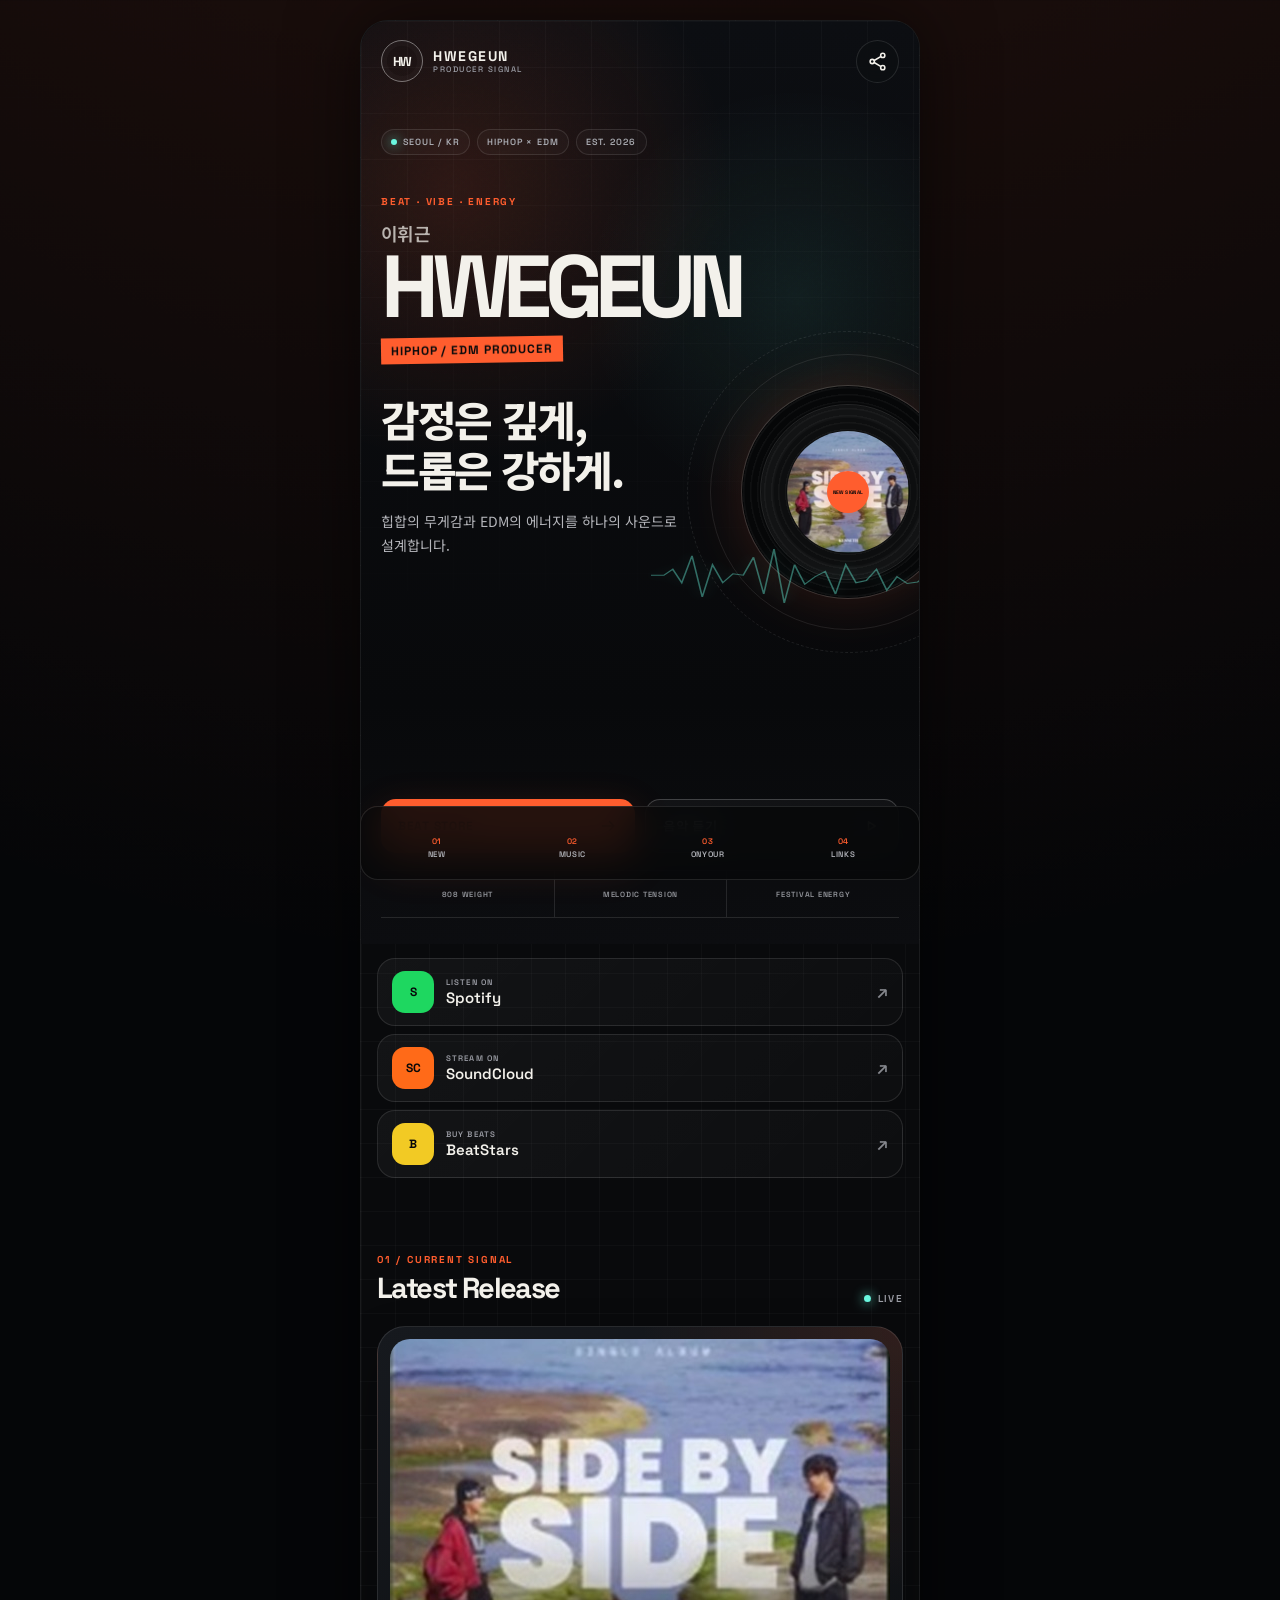
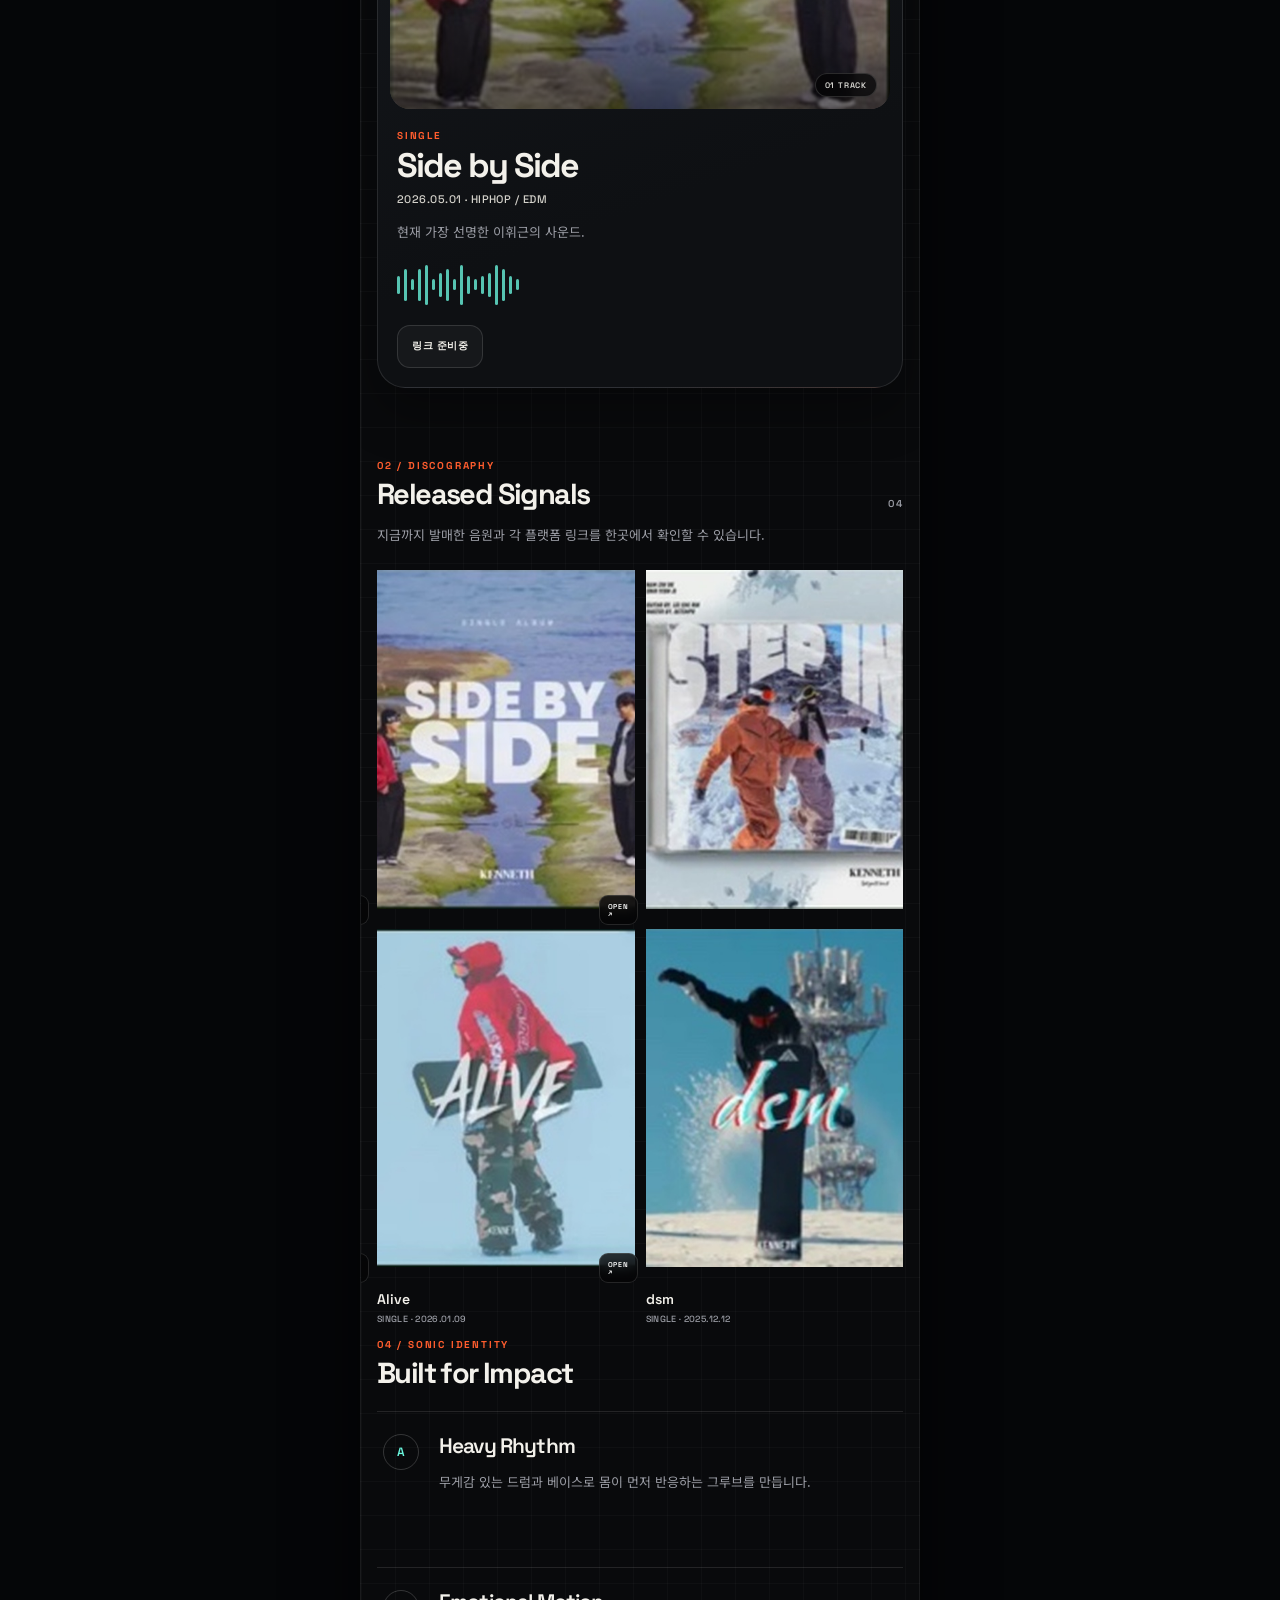
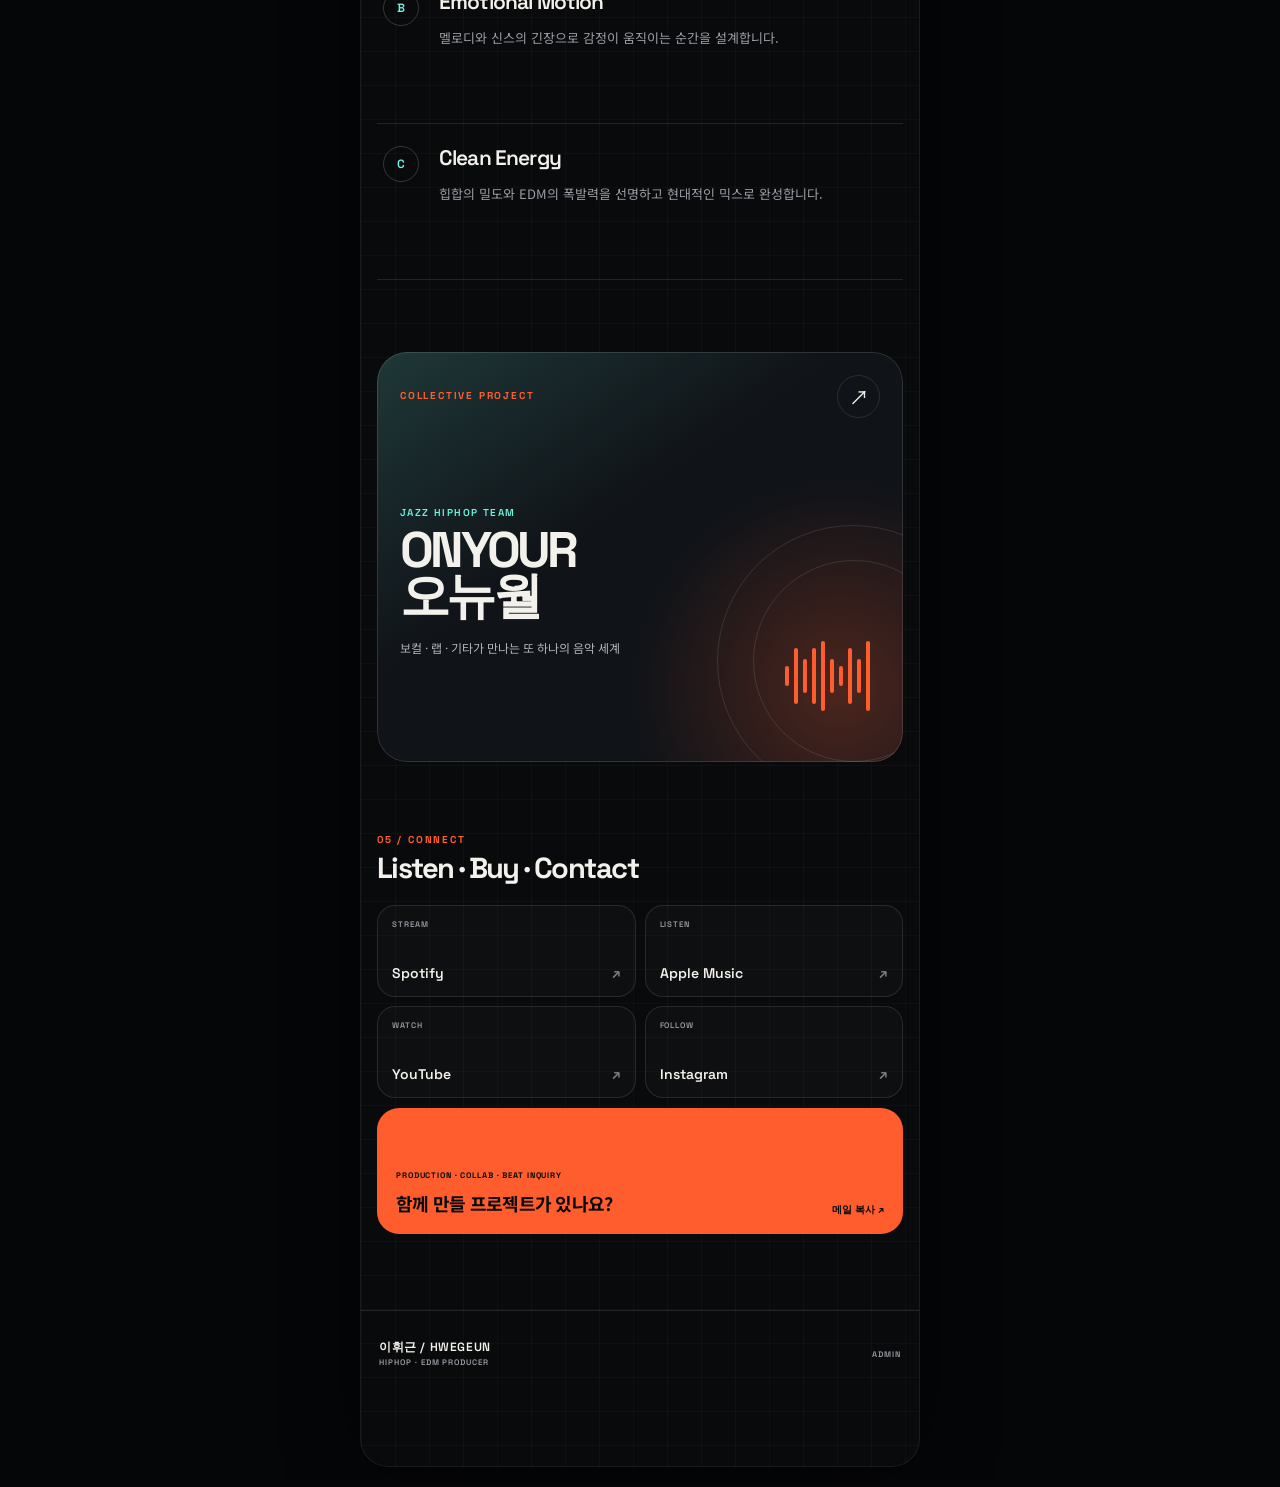
==== commit 5927c4e5: "gd" ====
--- a/index.html
+++ b/index.html
@@ -3,276 +3,249 @@
 <head>
   <meta charset="utf-8" />
   <meta name="viewport" content="width=device-width, initial-scale=1, viewport-fit=cover" />
-  <meta name="theme-color" content="#080808" />
-  <meta name="description" content="이휘근 — Producer & Artist. Hiphop, EDM, Jazz. Official music portfolio." />
-  <title>이휘근 — Producer & Artist</title>
-  <link rel="icon" type="image/png" href="assets/profile-logo.png" />
-  <link rel="stylesheet" href="style.css" />
+  <meta name="theme-color" content="#090a0c" />
+  <meta name="description" content="이휘근 — 힙합과 EDM의 에너지를 설계하는 프로듀서." />
+  <meta property="og:type" content="website" />
+  <meta property="og:title" content="이휘근 | HIPHOP / EDM PRODUCER" />
+  <meta property="og:description" content="감정은 깊게, 드롭은 강하게. 이휘근의 음악과 비트를 확인하세요." />
+  <meta property="og:image" content="/assets/profile-logo.png" />
+  <title>이휘근 | HIPHOP / EDM PRODUCER</title>
+  <link rel="preconnect" href="https://fonts.googleapis.com" />
+  <link rel="preconnect" href="https://fonts.gstatic.com" crossorigin />
+  <link href="https://fonts.googleapis.com/css2?family=Noto+Sans+KR:wght@400;500;600;700;800;900&family=Space+Grotesk:wght@400;500;600;700&display=swap" rel="stylesheet" />
+  <link rel="icon" href="/assets/profile-logo.png" />
+  <link rel="stylesheet" href="/style.css" />
 </head>
 <body>
-  <div class="page-noise" aria-hidden="true"></div>
-  <div class="scroll-progress" id="scrollProgress" aria-hidden="true"></div>
-
-  <header class="site-header" id="siteHeader">
-    <a class="wordmark" href="#top" aria-label="홈으로 이동">
-      <span class="wordmark-mark">H.</span>
-      <span class="wordmark-copy">이휘근<br><small>PRODUCER / ARTIST</small></span>
-    </a>
-
-    <nav class="desktop-nav" aria-label="주요 메뉴">
-      <a href="#work">WORK</a>
-      <a href="#identity">IDENTITY</a>
-      <a href="#contact">CONTACT</a>
+  <div class="site-app" id="top">
+    <header class="topbar">
+      <a class="brand" href="#top" aria-label="홈">
+        <span class="brand-mark">HW</span>
+        <span class="brand-copy">
+          <strong id="brandName">HWEGEUN</strong>
+          <small>PRODUCER SIGNAL</small>
+        </span>
+      </a>
+      <button class="icon-btn" id="shareButton" type="button" aria-label="홈페이지 공유">
+        <svg viewBox="0 0 24 24" aria-hidden="true"><circle cx="18" cy="5" r="2.4"/><circle cx="6" cy="12" r="2.4"/><circle cx="18" cy="19" r="2.4"/><path d="m8.2 10.8 7.4-4.3M8.2 13.2l7.4 4.3"/></svg>
+      </button>
+    </header>
+
+    <main>
+      <section class="hero section-reveal" aria-labelledby="heroTitle">
+        <div class="hero-grid" aria-hidden="true"></div>
+        <div class="hero-noise" aria-hidden="true"></div>
+
+        <div class="signal-meta">
+          <span><i></i> SEOUL / KR</span>
+          <span>HIPHOP × EDM</span>
+          <span>EST. 2026</span>
+        </div>
+
+        <div class="hero-copy">
+          <p class="eyebrow" id="heroEyebrow">BEAT · VIBE · ENERGY</p>
+          <h1 id="heroTitle">
+            <span class="hero-korean" id="displayName">이휘근</span>
+            <span class="hero-english" id="englishName">HWEGEUN</span>
+          </h1>
+          <p class="hero-role" id="roleText">HIPHOP / EDM PRODUCER</p>
+          <p class="hero-statement" id="heroStatement">감정은 깊게,<br />드롭은 강하게.</p>
+          <p class="hero-description" id="heroDescription">힙합의 무게감과 EDM의 에너지를 하나의 사운드로 설계합니다.</p>
+        </div>
+
+        <div class="hero-visual" aria-hidden="true">
+          <div class="orbit orbit-one"></div>
+          <div class="orbit orbit-two"></div>
+          <div class="signal-disc">
+            <div class="disc-grooves"></div>
+            <img id="heroCover" src="/assets/side-by-side.jpg" alt="" />
+            <span class="disc-label">NEW SIGNAL</span>
+          </div>
+          <svg class="hero-wave" viewBox="0 0 320 96" preserveAspectRatio="none">
+            <path d="M0 51h10l7-8 7 18 8-36 8 55 8-43 8 24 8-12 8 2 8-24 8 49 8-60 8 72 8-51 8 26 8-10 8-7 8 30 8-39 8 24 8-3 8-15 8 28 8-18 8 9 8-2 8-10 8 19 8-14 8 7 8-2h14" />
+          </svg>
+        </div>
+
+        <div class="hero-actions">
+          <a class="btn btn-primary" id="beatStoreButton" href="#releases" hidden>
+            <span>BEAT STORE</span>
+            <svg viewBox="0 0 24 24" aria-hidden="true"><path d="M5 12h13M14 7l5 5-5 5"/></svg>
+          </a>
+          <a class="btn btn-ghost" href="#latestRelease">
+            <span>음악 듣기</span>
+            <svg viewBox="0 0 24 24" aria-hidden="true"><path d="m9 7 8 5-8 5z"/></svg>
+          </a>
+        </div>
+
+        <div class="signal-strip" aria-label="프로듀서 아이덴티티">
+          <span>808 WEIGHT</span>
+          <span>MELODIC TENSION</span>
+          <span>FESTIVAL ENERGY</span>
+        </div>
+      </section>
+
+      <section class="quick-links section-reveal" aria-label="주요 링크">
+        <a class="quick-link" id="spotifyQuick" href="#" target="_blank" rel="noreferrer" hidden>
+          <span class="quick-icon spotify">S</span>
+          <span><small>LISTEN ON</small><strong>Spotify</strong></span>
+        </a>
+        <a class="quick-link" id="soundcloudQuick" href="#" target="_blank" rel="noreferrer" hidden>
+          <span class="quick-icon soundcloud">SC</span>
+          <span><small>STREAM ON</small><strong>SoundCloud</strong></span>
+        </a>
+        <a class="quick-link" id="beatstarsQuick" href="#" target="_blank" rel="noreferrer" hidden>
+          <span class="quick-icon beatstars">B</span>
+          <span><small>BUY BEATS</small><strong>BeatStars</strong></span>
+        </a>
+      </section>
+
+      <section class="content-section section-reveal" id="latestRelease">
+        <div class="section-heading">
+          <div>
+            <p class="section-kicker">01 / CURRENT SIGNAL</p>
+            <h2>Latest Release</h2>
+          </div>
+          <span class="live-dot">LIVE</span>
+        </div>
+        <article class="latest-card" id="latestCard">
+          <div class="latest-art-wrap">
+            <img id="latestCover" src="/assets/side-by-side.jpg" alt="최신 음원 앨범 자켓" />
+            <span class="latest-number" id="latestTrackCount">01 TRACK</span>
+          </div>
+          <div class="latest-info">
+            <p class="latest-type" id="latestType">SINGLE</p>
+            <h3 id="latestTitle">Side by Side</h3>
+            <p class="latest-meta" id="latestMeta">2026.05.01 · HIPHOP / EDM</p>
+            <p class="latest-description" id="latestDescription">현재 가장 선명한 이휘근의 사운드.</p>
+            <div class="wave-bars" aria-hidden="true">
+              <i></i><i></i><i></i><i></i><i></i><i></i><i></i><i></i><i></i><i></i><i></i><i></i><i></i><i></i><i></i><i></i><i></i><i></i>
+            </div>
+            <div class="latest-actions" id="latestActions"></div>
+          </div>
+        </article>
+      </section>
+
+      <section class="content-section section-reveal" id="releases">
+        <div class="section-heading">
+          <div>
+            <p class="section-kicker">02 / DISCOGRAPHY</p>
+            <h2>Released Signals</h2>
+          </div>
+          <span class="section-count" id="releaseCount">00</span>
+        </div>
+        <p class="section-intro">지금까지 발매한 음원과 각 플랫폼 링크를 한곳에서 확인할 수 있습니다.</p>
+        <div class="release-grid" id="releaseGrid" aria-live="polite"></div>
+      </section>
+
+      <section class="content-section section-reveal" id="videoSection" hidden>
+        <div class="section-heading">
+          <div>
+            <p class="section-kicker">03 / VISUAL</p>
+            <h2>Latest Music Video</h2>
+          </div>
+          <a class="text-link" id="youtubeChannelLink" href="#" target="_blank" rel="noreferrer">YOUTUBE ↗</a>
+        </div>
+        <div class="video-card">
+          <div class="video-frame" id="videoFrame"></div>
+          <div class="video-caption">
+            <span class="video-label">LATEST VISUAL</span>
+            <h3 id="videoTitle">Music Video</h3>
+            <p id="videoDate"></p>
+          </div>
+        </div>
+      </section>
+
+      <section class="content-section section-reveal" id="identity">
+        <div class="section-heading">
+          <div>
+            <p class="section-kicker">04 / SONIC IDENTITY</p>
+            <h2>Built for Impact</h2>
+          </div>
+        </div>
+        <div class="identity-grid">
+          <article>
+            <span class="identity-index">A</span>
+            <h3>Heavy Rhythm</h3>
+            <p>무게감 있는 드럼과 베이스로 몸이 먼저 반응하는 그루브를 만듭니다.</p>
+          </article>
+          <article>
+            <span class="identity-index">B</span>
+            <h3>Emotional Motion</h3>
+            <p>멜로디와 신스의 긴장으로 감정이 움직이는 순간을 설계합니다.</p>
+          </article>
+          <article>
+            <span class="identity-index">C</span>
+            <h3>Clean Energy</h3>
+            <p>힙합의 밀도와 EDM의 폭발력을 선명하고 현대적인 믹스로 완성합니다.</p>
+          </article>
+        </div>
+      </section>
+
+      <section class="content-section section-reveal" id="onyourSection">
+        <a class="onyour-card" id="onyourLink" href="https://onyour-homepage.pages.dev/" target="_blank" rel="noreferrer">
+          <div class="onyour-top">
+            <span class="onyour-tag">COLLECTIVE PROJECT</span>
+            <span class="onyour-arrow">↗</span>
+          </div>
+          <div class="onyour-copy">
+            <p>JAZZ HIPHOP TEAM</p>
+            <h2>ONYOUR<br />오뉴월</h2>
+            <span>보컬 · 랩 · 기타가 만나는 또 하나의 음악 세계</span>
+          </div>
+          <div class="onyour-signal" aria-hidden="true">
+            <i></i><i></i><i></i><i></i><i></i><i></i><i></i><i></i><i></i><i></i>
+          </div>
+        </a>
+      </section>
+
+      <section class="content-section section-reveal" id="connect">
+        <div class="section-heading">
+          <div>
+            <p class="section-kicker">05 / CONNECT</p>
+            <h2>Listen · Buy · Contact</h2>
+          </div>
+        </div>
+        <div class="platform-grid" id="platformGrid"></div>
+        <button class="contact-card" id="emailButton" type="button">
+          <span>
+            <small>PRODUCTION · COLLAB · BEAT INQUIRY</small>
+            <strong>함께 만들 프로젝트가 있나요?</strong>
+          </span>
+          <em>메일 복사 ↗</em>
+        </button>
+      </section>
+    </main>
+
+    <footer class="site-footer">
+      <div>
+        <strong id="footerName">이휘근 / HWEGEUN</strong>
+        <span>HIPHOP · EDM PRODUCER</span>
+      </div>
+      <a href="/admin/" class="admin-entry" aria-label="관리자 메뉴">ADMIN</a>
+    </footer>
+
+    <nav class="mobile-dock" aria-label="페이지 메뉴">
+      <a href="#latestRelease"><span>01</span>NEW</a>
+      <a href="#releases"><span>02</span>MUSIC</a>
+      <a href="#onyourSection"><span>03</span>ONYOUR</a>
+      <a href="#connect"><span>04</span>LINKS</a>
     </nav>
-
-    <div class="header-actions">
-      <a class="listen-button" href="https://open.spotify.com/artist/6TdOEKyyP53FqBQ50VDvlK" target="_blank" rel="noreferrer">
-        LISTEN NOW
-        <svg viewBox="0 0 24 24" aria-hidden="true"><path d="M5 12h14M14 6l6 6-6 6"/></svg>
-      </a>
-      <button class="menu-button" id="menuButton" type="button" aria-label="메뉴 열기" aria-expanded="false">
-        <span></span><span></span>
-      </button>
-    </div>
-  </header>
-
-  <aside class="mobile-menu" id="mobileMenu" aria-hidden="true">
-    <div class="mobile-menu-top">
-      <span>MENU / 2026</span>
-      <button id="menuClose" type="button" aria-label="메뉴 닫기">×</button>
-    </div>
-    <nav aria-label="모바일 메뉴">
-      <a href="#top"><span>01</span>HOME</a>
-      <a href="#work"><span>02</span>WORK</a>
-      <a href="#identity"><span>03</span>IDENTITY</a>
-      <a href="#contact"><span>04</span>CONTACT</a>
-    </nav>
-    <p>Independent producer and artist based in South Korea.</p>
-  </aside>
-  <div class="menu-backdrop" id="menuBackdrop" hidden></div>
-
-  <main id="top">
-    <section class="hero section-shell">
-      <div class="hero-grid">
-        <div class="hero-copy reveal">
-          <p class="eyebrow"><span></span>SOUTH KOREA · 2026</p>
-          <h1>
-            <span>I BUILD</span>
-            <span class="serif-line">worlds</span>
-            <span>IN SOUND.</span>
-          </h1>
-          <p class="hero-intro">
-            힙합의 리듬, EDM의 에너지, 재즈의 감도를 하나의 언어로 설계합니다.
-            곡의 분위기부터 마지막 질감까지, 음악 전체를 디자인합니다.
-          </p>
-
-          <div class="hero-cta-row">
-            <a class="primary-cta" href="#work">
-              EXPLORE THE MUSIC
-              <svg viewBox="0 0 24 24" aria-hidden="true"><path d="M5 12h14M14 6l6 6-6 6"/></svg>
-            </a>
-            <button class="text-cta share-button" id="shareButton" type="button">SHARE PROFILE</button>
-          </div>
-
-          <dl class="hero-stats" aria-label="아티스트 정보">
-            <div><dt>ROLE</dt><dd>Producer / Artist</dd></div>
-            <div><dt>SOUND</dt><dd>Hiphop · EDM · Jazz</dd></div>
-            <div><dt>BASE</dt><dd>South Korea</dd></div>
-          </dl>
-        </div>
-
-        <div class="hero-art reveal" aria-label="대표 앨범 아트">
-          <div class="orbit orbit-one" aria-hidden="true"></div>
-          <div class="orbit orbit-two" aria-hidden="true"></div>
-          <figure class="cover-card cover-main" data-tilt>
-            <img src="assets/side-by-side.jpg" alt="Side by Side 앨범 커버" />
-            <figcaption>
-              <span>LATEST SINGLE</span>
-              <strong>SIDE BY SIDE</strong>
-              <small>2026.05.01</small>
-            </figcaption>
-          </figure>
-          <figure class="cover-card cover-back-one" data-tilt aria-hidden="true">
-            <img src="assets/step-in.jpg" alt="" />
-          </figure>
-          <figure class="cover-card cover-back-two" data-tilt aria-hidden="true">
-            <img src="assets/alive.jpg" alt="" />
-          </figure>
-          <div class="hero-stamp" aria-hidden="true">
-            <span>ORIGINAL SOUND</span>
-            <strong>H.</strong>
-            <span>MADE IN KOREA</span>
-          </div>
-        </div>
-      </div>
-
-      <div class="soundline" aria-hidden="true">
-        <span></span><span></span><span></span><span></span><span></span><span></span><span></span><span></span>
-        <span></span><span></span><span></span><span></span><span></span><span></span><span></span><span></span>
-        <span></span><span></span><span></span><span></span><span></span><span></span><span></span><span></span>
-      </div>
+  </div>
+
+  <div class="release-modal" id="releaseModal" aria-hidden="true">
+    <button class="release-backdrop" id="releaseBackdrop" type="button" aria-label="닫기"></button>
+    <section class="release-sheet" role="dialog" aria-modal="true" aria-labelledby="releaseModalTitle">
+      <div class="sheet-handle"></div>
+      <button class="sheet-close" id="releaseClose" type="button" aria-label="닫기">×</button>
+      <img id="modalCover" src="" alt="앨범 자켓" />
+      <p id="modalType">RELEASE</p>
+      <h2 id="releaseModalTitle">TITLE</h2>
+      <span id="modalMeta"></span>
+      <div class="modal-links" id="modalLinks"></div>
     </section>
-
-    <section class="ticker" aria-label="음악 스타일">
-      <div class="ticker-track">
-        <span>PRODUCTION</span><i>✦</i><span>SONGWRITING</span><i>✦</i><span>ARRANGEMENT</span><i>✦</i><span>HIPHOP</span><i>✦</i><span>EDM</span><i>✦</i><span>JAZZ</span><i>✦</i>
-        <span>PRODUCTION</span><i>✦</i><span>SONGWRITING</span><i>✦</i><span>ARRANGEMENT</span><i>✦</i><span>HIPHOP</span><i>✦</i><span>EDM</span><i>✦</i><span>JAZZ</span><i>✦</i>
-      </div>
-    </section>
-
-    <section class="work section-shell" id="work">
-      <header class="section-heading reveal">
-        <p>SELECTED DISCOGRAPHY / 01</p>
-        <h2>음악으로 남긴<br><em>장면들.</em></h2>
-        <span>각 트랙은 서로 다른 장면과 감정을 하나의 사운드로 압축한 기록입니다.</span>
-      </header>
-
-      <article class="featured-release reveal">
-        <div class="featured-cover">
-          <img src="assets/side-by-side.jpg" alt="Side by Side 앨범 커버" />
-          <span class="release-number">01 / 04</span>
-        </div>
-        <div class="featured-info">
-          <div>
-            <p class="release-kicker">LATEST RELEASE · SINGLE</p>
-            <h3>Side by Side</h3>
-            <p class="release-description">서로 다른 온도가 나란히 머무는 순간을 담은 싱글. 공간감 있는 편곡과 선명한 리듬을 중심으로 완성했습니다.</p>
-          </div>
-          <div class="release-meta">
-            <span>RELEASED</span><strong>2026.05.01</strong>
-            <span>TRACKS</span><strong>01</strong>
-            <span>FORMAT</span><strong>DIGITAL SINGLE</strong>
-          </div>
-          <div class="release-actions">
-            <a href="https://open.spotify.com/artist/6TdOEKyyP53FqBQ50VDvlK" target="_blank" rel="noreferrer">SPOTIFY <span>↗</span></a>
-            <a href="https://music.apple.com/kr/artist/1661635079" target="_blank" rel="noreferrer">APPLE MUSIC <span>↗</span></a>
-          </div>
-        </div>
-      </article>
-
-      <div class="release-grid">
-        <article class="release-card reveal">
-          <a href="https://open.spotify.com/artist/6TdOEKyyP53FqBQ50VDvlK" target="_blank" rel="noreferrer" aria-label="STEP IN 듣기">
-            <div class="release-image">
-              <img src="assets/step-in.jpg" alt="STEP IN 앨범 커버" />
-              <span>PLAY ↗</span>
-            </div>
-            <div class="release-card-copy">
-              <p>02 / SINGLE · 2026</p>
-              <h3>STEP IN</h3>
-              <span>01 TRACK</span>
-            </div>
-          </a>
-        </article>
-
-        <article class="release-card reveal">
-          <a href="https://open.spotify.com/artist/6TdOEKyyP53FqBQ50VDvlK" target="_blank" rel="noreferrer" aria-label="Alive 듣기">
-            <div class="release-image">
-              <img src="assets/alive.jpg" alt="Alive 앨범 커버" />
-              <span>PLAY ↗</span>
-            </div>
-            <div class="release-card-copy">
-              <p>03 / SINGLE · 2026</p>
-              <h3>Alive</h3>
-              <span>02 TRACKS</span>
-            </div>
-          </a>
-        </article>
-
-        <article class="release-card reveal">
-          <a href="https://open.spotify.com/artist/6TdOEKyyP53FqBQ50VDvlK" target="_blank" rel="noreferrer" aria-label="dsm 듣기">
-            <div class="release-image">
-              <img src="assets/dsm.jpg" alt="dsm 앨범 커버" />
-              <span>PLAY ↗</span>
-            </div>
-            <div class="release-card-copy">
-              <p>04 / SINGLE · 2025</p>
-              <h3>dsm</h3>
-              <span>01 TRACK</span>
-            </div>
-          </a>
-        </article>
-      </div>
-    </section>
-
-    <section class="identity" id="identity">
-      <div class="section-shell identity-inner">
-        <header class="identity-heading reveal">
-          <p>SOUND IDENTITY / 02</p>
-          <h2>장르를 섞는 것이 아니라,<br><em>감정을 설계합니다.</em></h2>
-        </header>
-
-        <div class="identity-grid">
-          <article class="identity-card reveal">
-            <span>01</span>
-            <h3>RHYTHM</h3>
-            <p>곡을 움직이게 만드는 중심. 힙합의 타격감과 라이브한 그루브를 균형 있게 설계합니다.</p>
-          </article>
-          <article class="identity-card reveal">
-            <span>02</span>
-            <h3>TEXTURE</h3>
-            <p>한 번 들었을 때 기억에 남는 질감. 신스, 샘플, 보컬 레이어를 통해 고유한 표면을 만듭니다.</p>
-          </article>
-          <article class="identity-card reveal">
-            <span>03</span>
-            <h3>SPACE</h3>
-            <p>음과 음 사이의 여백까지 음악으로 사용합니다. 깊이와 대비가 살아 있는 공간을 만듭니다.</p>
-          </article>
-        </div>
-
-        <blockquote class="manifesto reveal">
-          <span>“</span>
-          <p>좋은 음악은 단순히 들리는 것이 아니라,<br>한 장면처럼 오래 남아야 한다.</p>
-        </blockquote>
-      </div>
-    </section>
-
-    <section class="platforms section-shell">
-      <header class="platform-heading reveal">
-        <p>LISTEN & FOLLOW / 03</p>
-        <h2>모든 플랫폼에서<br><em>같은 세계를.</em></h2>
-      </header>
-
-      <div class="platform-list reveal">
-        <a href="https://open.spotify.com/artist/6TdOEKyyP53FqBQ50VDvlK" target="_blank" rel="noreferrer">
-          <span>01</span><strong>SPOTIFY</strong><small>STREAM MUSIC</small><b>↗</b>
-        </a>
-        <a href="https://music.apple.com/kr/artist/1661635079" target="_blank" rel="noreferrer">
-          <span>02</span><strong>APPLE MUSIC</strong><small>STREAM MUSIC</small><b>↗</b>
-        </a>
-        <a href="https://youtube.com/channel/UCA05duT3IUBs3Wozk9htniQ" target="_blank" rel="noreferrer">
-          <span>03</span><strong>YOUTUBE</strong><small>WATCH & LISTEN</small><b>↗</b>
-        </a>
-        <a href="https://www.instagram.com/kenneth_beats" target="_blank" rel="noreferrer">
-          <span>04</span><strong>INSTAGRAM</strong><small>NEWS & PROCESS</small><b>↗</b>
-        </a>
-      </div>
-    </section>
-
-    <section class="contact" id="contact">
-      <div class="contact-glow" aria-hidden="true"></div>
-      <div class="section-shell contact-inner reveal">
-        <p class="contact-kicker">COLLABORATION / BOOKING / PRODUCTION</p>
-        <h2>LET'S MAKE<br><em>SOMETHING</em><br>UNFORGETTABLE.</h2>
-        <p class="contact-copy">협업, 프로덕션, 공연 및 기타 문의는 이메일 또는 인스타그램으로 연락해 주세요.</p>
-        <div class="contact-actions">
-          <a href="mailto:kenneth.whee@gmail.com">SEND AN EMAIL <span>↗</span></a>
-          <button id="copyEmailButton" type="button" data-copy="kenneth.whee@gmail.com">COPY EMAIL</button>
-        </div>
-      </div>
-    </section>
-  </main>
-
-  <footer class="site-footer section-shell">
-    <div>
-      <strong>이휘근</strong>
-      <span>PRODUCER / ARTIST</span>
-    </div>
-    <p>© <span id="currentYear"></span> ALL RIGHTS RESERVED.</p>
-    <button class="back-to-top" id="backToTop" type="button">BACK TO TOP ↑</button>
-  </footer>
+  </div>
 
   <div class="toast" id="toast" role="status" aria-live="polite"></div>
-  <script src="script.js"></script>
+  <script src="/script.js" defer></script>
 </body>
 </html>
--- a/style.css
+++ b/style.css
@@ -1,17 +1,18 @@
 :root {
-  --page-width: 720px;
-  --header-height: 68px;
-  --bottom-height: 62px;
-  --black: #000;
-  --card: #0c220f;
-  --card-soft: #122916;
-  --text: #fff;
-  --muted: rgba(255, 255, 255, 0.65);
-  --line: rgba(255, 255, 255, 0.14);
-  --radius: 14px;
-}
-
-
+  --bg: #090a0c;
+  --panel: #111317;
+  --panel-2: #171a20;
+  --line: rgba(255, 255, 255, 0.11);
+  --text: #f3f1eb;
+  --muted: #9b9da5;
+  --accent: #ff5d2e;
+  --accent-2: #6af7df;
+  --accent-rgb: 255, 93, 46;
+  --radius-lg: 28px;
+  --radius-md: 20px;
+  --shell: 560px;
+  --dock-height: 74px;
+}
 
 * {
   box-sizing: border-box;
@@ -19,22 +20,22 @@
 
 html {
   scroll-behavior: smooth;
-  background: #070707;
+  background: var(--bg);
 }
 
 body {
   margin: 0;
   min-width: 320px;
-  background: #070707;
+  background:
+    radial-gradient(circle at 50% -20%, rgba(var(--accent-rgb), 0.16), transparent 34%),
+    #050608;
   color: var(--text);
-  font-family: -apple-system, BlinkMacSystemFont, "Segoe UI", "Noto Sans KR", Arial, sans-serif;
+  font-family: "Noto Sans KR", system-ui, sans-serif;
   -webkit-font-smoothing: antialiased;
 }
 
-button,
-a,
-input {
-  font: inherit;
+body.modal-open {
+  overflow: hidden;
 }
 
 button,
@@ -42,85 +43,95 @@
   -webkit-tap-highlight-color: transparent;
 }
 
-button {
+button,
+input,
+textarea,
+select {
+  font: inherit;
+}
+
+a {
   color: inherit;
 }
 
-.sr-only {
-  position: absolute;
-  width: 1px;
-  height: 1px;
-  padding: 0;
-  margin: -1px;
-  overflow: hidden;
-  clip: rect(0, 0, 0, 0);
-  white-space: nowrap;
-  border: 0;
-}
-
-.site-shell {
-  width: min(100%, var(--page-width));
+img {
+  max-width: 100%;
+}
+
+.site-app {
+  position: relative;
+  width: min(100%, var(--shell));
   min-height: 100vh;
   margin: 0 auto;
-  position: relative;
-  background: #000;
-  overflow-x: hidden;
-  box-shadow: 0 0 48px rgba(0, 0, 0, 0.45);
-}
-
-.site-header {
-  position: fixed;
-  top: 0;
-  left: 50%;
-  z-index: 80;
-  width: min(100%, var(--page-width));
-  height: calc(var(--header-height) + env(safe-area-inset-top));
-  padding: env(safe-area-inset-top) 22px 0;
-  transform: translateX(-50%);
-  background: #000;
+  overflow: hidden;
+  background:
+    linear-gradient(rgba(255, 255, 255, 0.025) 1px, transparent 1px),
+    linear-gradient(90deg, rgba(255, 255, 255, 0.025) 1px, transparent 1px),
+    var(--bg);
+  background-size: 34px 34px;
+  box-shadow: 0 0 70px rgba(0, 0, 0, 0.55);
+}
+
+.topbar {
+  position: absolute;
+  inset: 0 0 auto;
+  z-index: 50;
+  height: calc(76px + env(safe-area-inset-top));
+  padding: calc(14px + env(safe-area-inset-top)) 20px 10px;
   display: flex;
   align-items: center;
   justify-content: space-between;
 }
 
 .brand {
-  width: 118px;
-  height: 44px;
-  display: flex;
+  display: inline-flex;
   align-items: center;
-}
-
-.brand img {
-  display: block;
-  width: 110px;
-  height: auto;
-}
-
-.header-actions {
-  display: flex;
-  align-items: center;
-  gap: 15px;
-}
-
-.icon-button,
-.hero-tool,
-.bottom-action {
-  border: 0;
-  background: transparent;
-  padding: 0;
+  gap: 10px;
+  text-decoration: none;
+}
+
+.brand-mark {
+  width: 42px;
+  height: 42px;
+  border: 1px solid rgba(255, 255, 255, 0.42);
+  border-radius: 50%;
   display: grid;
   place-items: center;
+  font: 700 13px/1 "Space Grotesk", sans-serif;
+  letter-spacing: -0.08em;
+  box-shadow: inset 0 0 0 5px rgba(255, 255, 255, 0.025);
+}
+
+.brand-copy {
+  display: grid;
+  gap: 2px;
+}
+
+.brand-copy strong {
+  font: 700 14px/1 "Space Grotesk", sans-serif;
+  letter-spacing: 0.11em;
+}
+
+.brand-copy small {
+  color: var(--muted);
+  font: 500 8px/1.1 "Space Grotesk", sans-serif;
+  letter-spacing: 0.19em;
+}
+
+.icon-btn {
+  width: 43px;
+  height: 43px;
+  padding: 10px;
+  border: 1px solid var(--line);
+  border-radius: 50%;
+  background: rgba(13, 15, 18, 0.74);
+  color: var(--text);
+  backdrop-filter: blur(12px);
   cursor: pointer;
 }
 
-.icon-button {
-  width: 34px;
-  height: 40px;
-}
-
-.icon-button svg,
-.hero-tool svg,
-.bottom-action svg {
+.icon-btn svg,
+.btn svg {
   width: 100%;
   height: 100%;
   fill: none;
@@ -130,636 +141,1076 @@
   stroke-linejoin: round;
 }
 
-.icon-button:first-child svg path {
-  fill: currentColor;
-  stroke: none;
-}
-
 .hero {
   position: relative;
-  height: 840px;
-  padding-top: calc(var(--header-height) + env(safe-area-inset-top));
+  min-height: 780px;
+  padding: calc(108px + env(safe-area-inset-top)) 20px 26px;
+  overflow: hidden;
   background:
-    linear-gradient(to bottom, #000 0%, #000 62%, rgba(0, 0, 0, 0.88) 70%, rgba(0, 0, 0, 0) 100%),
-    linear-gradient(135deg, #255032 0%, #637568 52%, #a4a8a5 100%);
-}
-
-.hero-logo {
-  position: absolute;
-  top: 42%;
+    radial-gradient(circle at 78% 30%, rgba(106, 247, 223, 0.08), transparent 27%),
+    radial-gradient(circle at 17% 18%, rgba(var(--accent-rgb), 0.14), transparent 31%),
+    linear-gradient(180deg, #0c0e12 0%, #08090b 74%, #0c0d10 100%);
+}
+
+.hero-grid {
+  position: absolute;
+  inset: 0;
+  background:
+    linear-gradient(rgba(255, 255, 255, 0.035) 1px, transparent 1px),
+    linear-gradient(90deg, rgba(255, 255, 255, 0.035) 1px, transparent 1px);
+  background-size: 46px 46px;
+  mask-image: linear-gradient(to bottom, rgba(0,0,0,.8), transparent 78%);
+  pointer-events: none;
+}
+
+.hero-noise {
+  position: absolute;
+  inset: 0;
+  opacity: 0.15;
+  pointer-events: none;
+  background-image: url("data:image/svg+xml,%3Csvg viewBox='0 0 180 180' xmlns='http://www.w3.org/2000/svg'%3E%3Cfilter id='n'%3E%3CfeTurbulence type='fractalNoise' baseFrequency='.92' numOctaves='2' stitchTiles='stitch'/%3E%3C/filter%3E%3Crect width='100%25' height='100%25' filter='url(%23n)' opacity='.22'/%3E%3C/svg%3E");
+  mix-blend-mode: soft-light;
+}
+
+.signal-meta {
+  position: relative;
+  z-index: 2;
+  display: flex;
+  gap: 7px;
+  flex-wrap: wrap;
+  color: #a9abb1;
+  font: 600 9px/1 "Space Grotesk", sans-serif;
+  letter-spacing: 0.12em;
+}
+
+.signal-meta span {
+  min-height: 26px;
+  padding: 0 9px;
+  border: 1px solid var(--line);
+  border-radius: 99px;
+  display: inline-flex;
+  align-items: center;
+  gap: 6px;
+  background: rgba(255, 255, 255, 0.025);
+}
+
+.signal-meta i {
+  width: 6px;
+  height: 6px;
+  border-radius: 50%;
+  background: var(--accent-2);
+  box-shadow: 0 0 12px var(--accent-2);
+}
+
+.hero-copy {
+  position: relative;
+  z-index: 4;
+  margin-top: 41px;
+}
+
+.eyebrow,
+.section-kicker,
+.latest-type,
+.video-label,
+.onyour-tag {
+  margin: 0;
+  color: var(--accent);
+  font: 700 10px/1.2 "Space Grotesk", sans-serif;
+  letter-spacing: 0.18em;
+}
+
+.hero h1 {
+  margin: 12px 0 0;
+  display: grid;
+}
+
+.hero-korean {
+  color: rgba(243, 241, 235, 0.72);
+  font-size: 18px;
+  font-weight: 600;
+  letter-spacing: -0.04em;
+}
+
+.hero-english {
+  margin-top: 1px;
+  font: 700 clamp(52px, 17vw, 88px)/0.9 "Space Grotesk", sans-serif;
+  letter-spacing: -0.085em;
+}
+
+.hero-role {
+  width: fit-content;
+  margin: 11px 0 0;
+  padding: 7px 10px;
+  background: var(--accent);
+  color: #090a0c;
+  font: 700 12px/1 "Space Grotesk", sans-serif;
+  letter-spacing: 0.075em;
+  transform: rotate(-1deg);
+}
+
+.hero-statement {
+  margin: 31px 0 0;
+  font-size: clamp(30px, 8vw, 42px);
+  font-weight: 800;
+  line-height: 1.19;
+  letter-spacing: -0.055em;
+}
+
+.hero-description {
+  width: min(78%, 330px);
+  margin: 15px 0 0;
+  color: #b5b6bb;
+  font-size: 14px;
+  line-height: 1.72;
+  word-break: keep-all;
+}
+
+.hero-visual {
+  position: absolute;
+  z-index: 2;
+  top: 306px;
+  right: -94px;
+  width: 330px;
+  height: 330px;
+  pointer-events: none;
+}
+
+.signal-disc {
+  position: absolute;
+  inset: 50% auto auto 50%;
+  width: 212px;
+  height: 212px;
+  border-radius: 50%;
+  transform: translate(-50%, -50%);
+  background: #060708;
+  box-shadow:
+    0 0 0 1px rgba(255, 255, 255, 0.16),
+    0 0 58px rgba(var(--accent-rgb), 0.17);
+  animation: spin 21s linear infinite;
+}
+
+.signal-disc::before,
+.signal-disc::after {
+  content: "";
+  position: absolute;
+  border-radius: 50%;
+}
+
+.signal-disc::before {
+  inset: 18px;
+  border: 1px solid rgba(255, 255, 255, 0.12);
+  box-shadow:
+    inset 0 0 0 13px rgba(255,255,255,.02),
+    inset 0 0 0 25px rgba(255,255,255,.015),
+    inset 0 0 0 38px rgba(255,255,255,.012);
+}
+
+.signal-disc::after {
+  inset: 85px;
+  background: var(--accent);
+  box-shadow: 0 0 24px rgba(var(--accent-rgb), 0.54);
+}
+
+.signal-disc img {
+  position: absolute;
+  inset: 45px;
+  width: calc(100% - 90px);
+  height: calc(100% - 90px);
+  border-radius: 50%;
+  object-fit: cover;
+  filter: saturate(0.82) contrast(1.07);
+}
+
+.disc-label {
+  position: absolute;
   left: 50%;
-  width: min(67%, 470px);
-  height: auto;
+  top: 50%;
+  z-index: 2;
   transform: translate(-50%, -50%);
+  color: #090a0c;
+  font: 700 5px/1 "Space Grotesk", sans-serif;
+  letter-spacing: 0.08em;
+}
+
+.disc-grooves {
+  position: absolute;
+  inset: 0;
+  border-radius: inherit;
+  background: repeating-radial-gradient(circle, transparent 0 5px, rgba(255,255,255,.035) 6px 7px);
+}
+
+.orbit {
+  position: absolute;
+  left: 50%;
+  top: 50%;
+  border: 1px solid rgba(255, 255, 255, 0.09);
+  border-radius: 50%;
+  transform: translate(-50%, -50%);
+}
+
+.orbit-one {
+  width: 276px;
+  height: 276px;
+}
+
+.orbit-two {
+  width: 322px;
+  height: 322px;
+  border-style: dashed;
+  animation: spinReverse 28s linear infinite;
+}
+
+.hero-wave {
+  position: absolute;
+  left: -32px;
+  top: 210px;
+  width: 410px;
+  height: 72px;
+  overflow: visible;
+  opacity: 0.42;
+}
+
+.hero-wave path {
+  fill: none;
+  stroke: var(--accent-2);
+  stroke-width: 1.3;
+  filter: drop-shadow(0 0 6px rgba(106, 247, 223, 0.35));
+}
+
+.hero-actions {
+  position: relative;
+  z-index: 5;
+  margin-top: 242px;
+  display: grid;
+  grid-template-columns: 1fr 1fr;
+  gap: 10px;
+}
+
+.btn {
+  min-height: 54px;
+  padding: 0 17px;
+  border-radius: 15px;
+  display: flex;
+  align-items: center;
+  justify-content: space-between;
+  gap: 10px;
+  text-decoration: none;
+  font: 700 12px/1 "Space Grotesk", sans-serif;
+  letter-spacing: 0.06em;
+}
+
+.btn svg {
+  width: 20px;
+  height: 20px;
+}
+
+.btn-primary {
+  background: var(--accent);
+  color: #08090b;
+  box-shadow: 0 12px 40px rgba(var(--accent-rgb), 0.18);
+}
+
+.btn-ghost {
+  border: 1px solid rgba(255, 255, 255, 0.2);
+  background: rgba(255, 255, 255, 0.035);
+}
+
+.signal-strip {
+  position: relative;
+  z-index: 5;
+  margin-top: 17px;
+  display: grid;
+  grid-template-columns: repeat(3, 1fr);
+  border-top: 1px solid var(--line);
+  border-bottom: 1px solid var(--line);
+}
+
+.signal-strip span {
+  min-height: 46px;
+  padding: 0 5px;
+  display: grid;
+  place-items: center;
+  color: #92949a;
+  font: 600 7.5px/1.2 "Space Grotesk", sans-serif;
+  text-align: center;
+  letter-spacing: 0.1em;
+}
+
+.signal-strip span + span {
+  border-left: 1px solid var(--line);
+}
+
+@keyframes spin {
+  to { transform: translate(-50%, -50%) rotate(360deg); }
+}
+
+@keyframes spinReverse {
+  to { transform: translate(-50%, -50%) rotate(-360deg); }
+}
+
+.quick-links {
+  padding: 14px 16px 4px;
+  display: grid;
+  gap: 8px;
+}
+
+.quick-link {
+  min-height: 68px;
+  padding: 10px 14px;
+  border: 1px solid var(--line);
+  border-radius: 18px;
+  background: linear-gradient(135deg, rgba(255,255,255,.045), rgba(255,255,255,.018));
+  display: flex;
+  align-items: center;
+  gap: 12px;
+  text-decoration: none;
+}
+
+.quick-link::after {
+  content: "↗";
+  margin-left: auto;
+  color: #85878d;
+  font: 500 18px/1 "Space Grotesk", sans-serif;
+}
+
+.quick-link > span:nth-child(2) {
+  display: grid;
+  gap: 3px;
+}
+
+.quick-link small {
+  color: var(--muted);
+  font: 600 8px/1 "Space Grotesk", sans-serif;
+  letter-spacing: 0.14em;
+}
+
+.quick-link strong {
+  font: 600 15px/1.2 "Space Grotesk", sans-serif;
+}
+
+.quick-icon {
+  width: 42px;
+  height: 42px;
+  border-radius: 13px;
+  display: grid;
+  place-items: center;
+  color: #070809;
+  font: 800 12px/1 "Space Grotesk", sans-serif;
+}
+
+.quick-icon.spotify { background: #1ed760; }
+.quick-icon.soundcloud { background: #ff6a18; }
+.quick-icon.beatstars { background: #f2ca24; }
+
+.content-section {
+  padding: 72px 16px 0;
+  scroll-margin-top: 22px;
+}
+
+.section-heading {
+  display: flex;
+  align-items: flex-end;
+  justify-content: space-between;
+  gap: 18px;
+}
+
+.section-heading h2 {
+  margin: 7px 0 0;
+  font: 700 29px/1.05 "Space Grotesk", sans-serif;
+  letter-spacing: -0.055em;
+}
+
+.live-dot,
+.section-count {
+  color: var(--muted);
+  font: 600 10px/1 "Space Grotesk", sans-serif;
+  letter-spacing: 0.13em;
+}
+
+.live-dot::before {
+  content: "";
+  width: 7px;
+  height: 7px;
+  margin-right: 7px;
+  display: inline-block;
+  border-radius: 50%;
+  background: var(--accent-2);
+  box-shadow: 0 0 12px var(--accent-2);
+}
+
+.section-intro {
+  margin: 15px 0 0;
+  color: var(--muted);
+  font-size: 13px;
+  line-height: 1.65;
+  word-break: keep-all;
+}
+
+.latest-card {
+  margin-top: 22px;
+  padding: 12px;
+  border: 1px solid var(--line);
+  border-radius: var(--radius-lg);
+  background:
+    radial-gradient(circle at 100% 0, rgba(var(--accent-rgb), .12), transparent 31%),
+    linear-gradient(160deg, #16191e, #0e1013 68%);
+  box-shadow: 0 24px 50px rgba(0, 0, 0, .32);
+}
+
+.latest-art-wrap {
+  position: relative;
+  overflow: hidden;
+  border-radius: 20px;
+  aspect-ratio: 1.35;
+  background: #0a0b0d;
+}
+
+.latest-art-wrap::after {
+  content: "";
+  position: absolute;
+  inset: auto 0 0;
+  height: 48%;
+  background: linear-gradient(transparent, rgba(0,0,0,.55));
+}
+
+.latest-art-wrap img {
+  width: 100%;
+  height: 100%;
+  object-fit: cover;
   display: block;
-  mix-blend-mode: screen;
-}
-
-.hero-tools {
-  position: absolute;
-  top: calc(var(--header-height) + env(safe-area-inset-top) + 28px);
-  right: 24px;
-  display: flex;
-  gap: 20px;
-  color: #fff;
-}
-
-.hero-tool {
-  width: 30px;
-  height: 30px;
-}
-
-.profile-main {
-  min-height: 940px;
-  margin-top: -1px;
-  padding: 0 22px calc(var(--bottom-height) + env(safe-area-inset-bottom) + 30px);
-  background: linear-gradient(135deg, #255032 0%, #657569 52%, #a4a8a5 100%);
-}
-
-.profile-summary {
-  padding-top: 18px;
-  text-align: center;
-}
-
-.profile-summary h1 {
-  margin: 0 0 24px;
-  font-size: clamp(22px, 4.3vw, 30px);
-  font-weight: 750;
-  letter-spacing: -0.03em;
-}
-
-.profile-summary p {
-  margin: 0;
-  font-size: clamp(16px, 3.25vw, 22px);
-  line-height: 1.55;
-  font-weight: 400;
-}
-
-.tabs {
-  display: flex;
-  justify-content: center;
-  gap: 32px;
-  margin: 42px 0 31px;
-}
-
-.tab-button {
-  border: 0;
-  background: transparent;
-  padding: 8px 0;
-  color: rgba(255, 255, 255, 0.38);
-  font-size: clamp(17px, 3.2vw, 21px);
-  font-weight: 760;
-  cursor: pointer;
-}
-
-.tab-button.is-active {
-  color: #fff;
-}
-
-.tab-panel[hidden] {
-  display: none !important;
-}
-
-.tab-panel {
-  animation: fadeIn 180ms ease both;
-}
-
-@keyframes fadeIn {
-  from { opacity: 0; transform: translateY(5px); }
-  to { opacity: 1; transform: translateY(0); }
-}
-
-.link-stack {
-  display: grid;
-  gap: 12px;
-}
-
-.profile-link {
-  min-height: 83px;
-  padding: 10px 40px 10px 12px;
-  border-radius: var(--radius);
-  background: var(--card);
-  color: #fff;
-  text-decoration: none;
-  position: relative;
-  display: flex;
+}
+
+.latest-number {
+  position: absolute;
+  z-index: 2;
+  right: 13px;
+  bottom: 12px;
+  padding: 7px 9px;
+  border-radius: 99px;
+  background: rgba(4, 5, 6, .76);
+  border: 1px solid rgba(255,255,255,.14);
+  color: #deddd8;
+  font: 600 8px/1 "Space Grotesk", sans-serif;
+  letter-spacing: .1em;
+  backdrop-filter: blur(8px);
+}
+
+.latest-info {
+  padding: 21px 7px 7px;
+}
+
+.latest-info h3 {
+  margin: 7px 0 0;
+  font: 700 34px/1 "Space Grotesk", sans-serif;
+  letter-spacing: -0.06em;
+}
+
+.latest-meta {
+  margin: 9px 0 0;
+  color: #d3d1ca;
+  font: 500 11px/1.4 "Space Grotesk", sans-serif;
+  letter-spacing: .04em;
+}
+
+.latest-description {
+  margin: 14px 0 0;
+  color: var(--muted);
+  font-size: 13px;
+  line-height: 1.65;
+}
+
+.wave-bars {
+  height: 46px;
+  margin: 19px 0 17px;
+  display: flex;
+  align-items: center;
+  gap: 4px;
+  overflow: hidden;
+}
+
+.wave-bars i {
+  width: 3px;
+  height: 18px;
+  border-radius: 99px;
+  background: var(--accent-2);
+  opacity: .78;
+  animation: wave 1.35s ease-in-out infinite alternate;
+}
+
+.wave-bars i:nth-child(2n) { height: 32px; animation-delay: -.35s; }
+.wave-bars i:nth-child(3n) { height: 11px; animation-delay: -.7s; }
+.wave-bars i:nth-child(5n) { height: 40px; animation-delay: -.95s; }
+.wave-bars i:nth-child(7n) { height: 24px; animation-delay: -.18s; }
+
+@keyframes wave {
+  to { transform: scaleY(.42); opacity: .36; }
+}
+
+.latest-actions,
+.modal-links {
+  display: flex;
+  flex-wrap: wrap;
+  gap: 8px;
+}
+
+.platform-pill {
+  min-height: 43px;
+  padding: 0 14px;
+  border: 1px solid rgba(255,255,255,.13);
+  border-radius: 13px;
+  background: rgba(255,255,255,.035);
+  display: inline-flex;
   align-items: center;
   justify-content: center;
-  box-shadow: inset 0 0 0 1px rgba(255,255,255,.025);
-  transition: transform 140ms ease, background 140ms ease;
-}
-
-.profile-link:active,
-.platform-link:active,
-.contact-button:active,
-.album-card:active {
-  transform: scale(0.988);
-}
-
-.brand-icon {
-  position: absolute;
-  left: 11px;
-  width: 61px;
-  height: 61px;
-  border-radius: 10px;
-  display: grid;
-  place-items: center;
+  gap: 8px;
+  color: var(--text);
+  text-decoration: none;
+  font: 600 10px/1 "Space Grotesk", sans-serif;
+  letter-spacing: .05em;
+}
+
+.platform-pill.primary {
+  border-color: transparent;
+  background: var(--accent);
+  color: #08090b;
+}
+
+.release-grid {
+  margin-top: 24px;
+  display: grid;
+  grid-template-columns: repeat(2, minmax(0, 1fr));
+  gap: 20px 11px;
+}
+
+.release-card {
+  min-width: 0;
+  border: 0;
+  padding: 0;
+  background: transparent;
+  color: inherit;
+  text-align: left;
+  cursor: pointer;
+}
+
+.release-art {
+  position: relative;
   overflow: hidden;
-}
-
-.brand-icon svg {
+  aspect-ratio: 1;
+  border-radius: 18px;
+  background: var(--panel);
+  box-shadow: inset 0 0 0 1px var(--line);
+}
+
+.release-art img {
   width: 100%;
   height: 100%;
-}
-
-.instagram-icon {
-  background: radial-gradient(circle at 32% 102%, #ffd600 0 18%, #ff7a00 30%, #ff0169 58%, #d300c5 78%, #7638fa 100%);
-}
-
-.instagram-icon svg {
-  fill: none;
-  stroke: #fff;
-  stroke-width: 2.7;
-}
-
-.youtube-icon,
-.store-icon {
-  background: #f10f0f;
-}
-
-.youtube-icon svg rect {
-  fill: #fff;
-  stroke: none;
-}
-
-.youtube-icon svg path {
-  fill: #f10f0f;
-  stroke: none;
-}
-
-.store-icon svg {
-  fill: none;
-  stroke: #fff;
-  stroke-width: 2.2;
-  stroke-linejoin: round;
-}
-
-.profile-link-copy {
-  min-width: 0;
-  display: grid;
-  gap: 6px;
-  text-align: center;
-}
-
-.profile-link-copy strong {
-  font-size: clamp(16px, 3.2vw, 21px);
-  font-weight: 450;
-  line-height: 1.15;
-}
-
-.profile-link-copy small {
-  color: rgba(255,255,255,.54);
-  font-size: clamp(13px, 2.7vw, 18px);
-  line-height: 1.2;
-}
-
-.more-dots {
-  position: absolute;
-  right: 17px;
-  top: 50%;
-  transform: translateY(-50%);
-  color: rgba(255,255,255,.18);
-  font-size: 25px;
-  line-height: 1;
+  object-fit: cover;
+  display: block;
+  transition: transform .45s ease;
+}
+
+.release-card:active .release-art img {
+  transform: scale(.97);
+}
+
+.release-art::after {
+  content: "OPEN ↗";
+  position: absolute;
+  inset: auto 8px 8px auto;
+  min-height: 28px;
+  padding: 0 8px;
+  border-radius: 9px;
+  background: rgba(4, 5, 6, .78);
+  border: 1px solid rgba(255,255,255,.13);
+  display: flex;
+  align-items: center;
+  color: #fff;
+  font: 600 7px/1 "Space Grotesk", sans-serif;
+  letter-spacing: .1em;
+  backdrop-filter: blur(7px);
+}
+
+.release-copy {
+  padding: 10px 2px 0;
+}
+
+.release-copy strong {
+  display: block;
+  overflow: hidden;
+  color: #f2f0ea;
+  font: 600 14px/1.25 "Space Grotesk", sans-serif;
+  text-overflow: ellipsis;
+  white-space: nowrap;
+}
+
+.release-copy span {
+  margin-top: 5px;
+  display: block;
+  color: var(--muted);
+  font: 500 9px/1.2 "Space Grotesk", sans-serif;
+  letter-spacing: .04em;
+}
+
+.text-link {
+  color: #c7c6c0;
+  font: 600 9px/1 "Space Grotesk", sans-serif;
+  letter-spacing: .11em;
+  text-decoration: none;
+}
+
+.video-card {
+  margin-top: 21px;
+  overflow: hidden;
+  border: 1px solid var(--line);
+  border-radius: var(--radius-lg);
+  background: var(--panel);
+}
+
+.video-frame {
+  position: relative;
+  aspect-ratio: 16/9;
+  background: #050608;
+}
+
+.video-frame iframe {
+  width: 100%;
+  height: 100%;
+  border: 0;
+}
+
+.video-caption {
+  padding: 19px 18px 20px;
+}
+
+.video-caption h3 {
+  margin: 8px 0 0;
+  font-size: 20px;
+  line-height: 1.35;
+}
+
+.video-caption p {
+  margin: 7px 0 0;
+  color: var(--muted);
+  font: 500 10px/1 "Space Grotesk", sans-serif;
+}
+
+.identity-grid {
+  margin-top: 22px;
+  border-top: 1px solid var(--line);
+}
+
+.identity-grid article {
+  position: relative;
+  min-height: 156px;
+  padding: 22px 16px 22px 62px;
+  border-bottom: 1px solid var(--line);
+}
+
+.identity-index {
+  position: absolute;
+  left: 6px;
+  top: 22px;
+  width: 36px;
+  height: 36px;
+  border: 1px solid rgba(255,255,255,.18);
+  border-radius: 50%;
+  display: grid;
+  place-items: center;
+  color: var(--accent-2);
+  font: 600 12px/1 "Space Grotesk", sans-serif;
+}
+
+.identity-grid h3 {
+  margin: 0;
+  font: 600 21px/1.15 "Space Grotesk", sans-serif;
+  letter-spacing: -.04em;
+}
+
+.identity-grid p {
+  margin: 13px 0 0;
+  color: var(--muted);
+  font-size: 13px;
+  line-height: 1.75;
+  word-break: keep-all;
+}
+
+.onyour-card {
+  position: relative;
+  min-height: 410px;
+  padding: 23px;
+  border-radius: 30px;
+  overflow: hidden;
+  display: block;
+  text-decoration: none;
+  background:
+    linear-gradient(145deg, rgba(106,247,223,.16), transparent 42%),
+    radial-gradient(circle at 88% 82%, rgba(var(--accent-rgb), .25), transparent 36%),
+    #101318;
+  box-shadow: inset 0 0 0 1px rgba(255,255,255,.13);
+}
+
+.onyour-card::before,
+.onyour-card::after {
+  content: "";
+  position: absolute;
+  border: 1px solid rgba(255,255,255,.11);
+  border-radius: 50%;
+}
+
+.onyour-card::before {
+  width: 270px;
+  height: 270px;
+  right: -86px;
+  bottom: -35px;
+}
+
+.onyour-card::after {
+  width: 200px;
+  height: 200px;
+  right: -52px;
+  bottom: 0;
+}
+
+.onyour-top {
+  position: relative;
+  z-index: 2;
+  display: flex;
+  align-items: center;
+  justify-content: space-between;
+}
+
+.onyour-arrow {
+  width: 43px;
+  height: 43px;
+  border: 1px solid var(--line);
+  border-radius: 50%;
+  display: grid;
+  place-items: center;
+  font-size: 20px;
+}
+
+.onyour-copy {
+  position: relative;
+  z-index: 2;
+  margin-top: 90px;
+}
+
+.onyour-copy p {
+  margin: 0 0 9px;
+  color: var(--accent-2);
+  font: 600 10px/1 "Space Grotesk", sans-serif;
+  letter-spacing: .14em;
+}
+
+.onyour-copy h2 {
+  margin: 0;
+  font: 700 50px/.92 "Space Grotesk", sans-serif;
+  letter-spacing: -.075em;
+}
+
+.onyour-copy span {
+  width: 70%;
+  margin-top: 19px;
+  display: block;
+  color: #b1b4bb;
+  font-size: 12px;
+  line-height: 1.65;
+  word-break: keep-all;
+}
+
+.onyour-signal {
+  position: absolute;
+  z-index: 2;
+  right: 33px;
+  bottom: 48px;
+  height: 75px;
+  display: flex;
+  align-items: center;
+  gap: 5px;
+}
+
+.onyour-signal i {
+  width: 4px;
+  height: 20px;
+  border-radius: 99px;
+  background: var(--accent);
+}
+
+.onyour-signal i:nth-child(2n) { height: 56px; }
+.onyour-signal i:nth-child(3n) { height: 34px; }
+.onyour-signal i:nth-child(5n) { height: 70px; }
+
+.platform-grid {
+  margin-top: 22px;
+  display: grid;
+  grid-template-columns: repeat(2, minmax(0, 1fr));
+  gap: 9px;
 }
 
 .platform-card {
-  margin-top: 18px;
-  padding: 22px 8px 18px;
-  border-radius: var(--radius);
-  background: var(--card);
-  display: grid;
-  grid-template-columns: repeat(4, 1fr);
-  gap: 4px;
-}
-
-.platform-link {
-  min-width: 0;
-  color: #fff;
+  min-height: 92px;
+  padding: 14px;
+  border: 1px solid var(--line);
+  border-radius: 18px;
+  background: rgba(255,255,255,.025);
+  display: flex;
+  flex-direction: column;
+  justify-content: space-between;
   text-decoration: none;
-  display: grid;
-  justify-items: center;
-  gap: 9px;
-  transition: transform 140ms ease;
-}
-
-.platform-link > span:last-child {
-  font-size: clamp(12px, 2.7vw, 17px);
+}
+
+.platform-card small {
+  color: var(--muted);
+  font: 600 8px/1 "Space Grotesk", sans-serif;
+  letter-spacing: .12em;
+}
+
+.platform-card strong {
+  display: flex;
+  align-items: flex-end;
+  justify-content: space-between;
+  gap: 8px;
+  font: 600 14px/1.2 "Space Grotesk", sans-serif;
+}
+
+.platform-card strong::after {
+  content: "↗";
+  color: #7e8086;
+}
+
+.contact-card {
+  width: 100%;
+  min-height: 126px;
+  margin-top: 10px;
+  padding: 19px;
+  border: 0;
+  border-radius: 22px;
+  background: var(--accent);
+  color: #08090a;
+  display: flex;
+  align-items: flex-end;
+  justify-content: space-between;
+  gap: 14px;
+  text-align: left;
+  cursor: pointer;
+}
+
+.contact-card span {
+  display: grid;
+  gap: 10px;
+}
+
+.contact-card small {
+  font: 700 8px/1.35 "Space Grotesk", sans-serif;
+  letter-spacing: .11em;
+}
+
+.contact-card strong {
+  font-size: 18px;
+  line-height: 1.35;
+  letter-spacing: -.04em;
+}
+
+.contact-card em {
   white-space: nowrap;
-}
-
-.platform-icon {
-  width: clamp(54px, 14vw, 88px);
-  aspect-ratio: 1;
-  border-radius: 15px;
-  display: grid;
-  place-items: center;
-  overflow: hidden;
-}
-
-.platform-icon svg {
-  width: 72%;
-  height: 72%;
-  fill: none;
-  stroke: #fff;
-  stroke-width: 3.3;
-  stroke-linecap: round;
-  stroke-linejoin: round;
-}
-
-.spotify-icon { background: #1ed760; }
-.soundcloud-icon { background: #ff5c00; }
-.melon-icon { background: #fff; }
-.apple-icon { background: linear-gradient(145deg, #ff4667, #ff2d77); }
-.apple-icon svg { fill: #fff; stroke: none; }
-
-.melon-mark {
-  color: #00d44f;
-  font-family: Arial, sans-serif;
-  font-size: clamp(43px, 11vw, 72px) !important;
-  font-weight: 900;
-  line-height: .9;
-  transform: rotate(-8deg);
-}
-
-.contact-button {
-  width: 100%;
-  min-height: 83px;
-  margin-top: 19px;
-  border: 0;
-  border-radius: var(--radius);
-  background: var(--card);
-  color: #fff;
-  font-size: clamp(16px, 3vw, 20px);
-  cursor: pointer;
-  transition: transform 140ms ease, background 140ms ease;
-}
-
-.album-list {
-  display: grid;
-  gap: 15px;
-}
-
-.album-card {
-  min-height: 134px;
-  padding: 12px;
-  border-radius: var(--radius);
-  background: var(--card);
-  display: grid;
-  grid-template-columns: 122px minmax(0, 1fr);
+  font: normal 700 10px/1 "Space Grotesk", sans-serif;
+}
+
+.site-footer {
+  margin-top: 76px;
+  padding: 30px 18px calc(var(--dock-height) + env(safe-area-inset-bottom) + 26px);
+  border-top: 1px solid var(--line);
+  display: flex;
+  align-items: center;
+  justify-content: space-between;
   gap: 14px;
-  box-shadow: inset 0 0 0 1px rgba(255,255,255,.025);
-}
-
-.album-card img {
-  display: block;
-  width: 122px;
-  aspect-ratio: 1;
-  object-fit: cover;
-  border-radius: 10px;
-}
-
-.album-copy {
-  min-width: 0;
-  padding: 3px 2px 0;
-}
-
-.album-copy h2 {
-  margin: 0;
-  font-size: clamp(16px, 3.2vw, 21px);
-  font-weight: 450;
-  line-height: 1.25;
-}
-
-.album-meta {
-  margin: 7px 0 12px;
-  color: rgba(255,255,255,.56);
-  font-size: clamp(13px, 2.75vw, 17px);
-}
-
-.track-list {
-  display: grid;
-}
-
-.track-list span {
-  padding: 8px 0;
-  font-size: clamp(15px, 3vw, 19px);
-  line-height: 1.2;
-}
-
-.track-list span + span {
-  border-top: 1px solid rgba(255,255,255,.12);
-}
-
-.site-footer {
-  min-height: 180px;
-  padding-top: 105px;
-  display: flex;
-  align-items: flex-start;
-  justify-content: center;
-  gap: 7px;
-  color: #fff;
-  font-size: 15px;
-}
-
-.site-footer img {
-  width: 88px;
-  height: 27px;
-  object-fit: cover;
-  object-position: center;
-  mix-blend-mode: screen;
-  margin-top: -4px;
-}
-
-.bottom-bar {
+}
+
+.site-footer > div {
+  display: grid;
+  gap: 5px;
+}
+
+.site-footer strong {
+  font: 600 12px/1 "Space Grotesk", sans-serif;
+  letter-spacing: .05em;
+}
+
+.site-footer span,
+.admin-entry {
+  color: var(--muted);
+  font: 600 8px/1 "Space Grotesk", sans-serif;
+  letter-spacing: .12em;
+}
+
+.admin-entry {
+  text-decoration: none;
+}
+
+.mobile-dock {
   position: fixed;
   left: 50%;
   bottom: 0;
   z-index: 70;
-  width: min(100%, var(--page-width));
-  min-height: calc(var(--bottom-height) + env(safe-area-inset-bottom));
-  padding: 0 16px env(safe-area-inset-bottom);
+  width: min(100%, var(--shell));
+  min-height: calc(var(--dock-height) + env(safe-area-inset-bottom));
+  padding: 8px 8px env(safe-area-inset-bottom);
   transform: translateX(-50%);
-  background: rgba(61,61,61,.9);
-  backdrop-filter: blur(14px);
-  -webkit-backdrop-filter: blur(14px);
-  display: grid;
-  grid-template-columns: 34px minmax(0,1fr) 31px 31px;
-  align-items: center;
-  gap: 12px;
-}
-
-.bottom-bar > img {
-  width: 30px;
-  height: 30px;
-  border-radius: 50%;
-  background: #000;
-}
-
-.bottom-bar p {
-  min-width: 0;
-  margin: 0;
+  display: grid;
+  grid-template-columns: repeat(4, 1fr);
+  background: rgba(7, 8, 10, .88);
+  border-top: 1px solid rgba(255,255,255,.11);
+  backdrop-filter: blur(18px);
+}
+
+.mobile-dock a {
+  border-radius: 13px;
+  display: grid;
+  place-items: center;
+  align-content: center;
+  gap: 5px;
+  color: #b0b2b8;
+  text-decoration: none;
+  font: 600 8px/1 "Space Grotesk", sans-serif;
+  letter-spacing: .08em;
+}
+
+.mobile-dock a:active {
+  background: rgba(255,255,255,.07);
   color: #fff;
-  font-size: clamp(13px, 2.8vw, 18px);
-  white-space: nowrap;
-  overflow: hidden;
-  text-overflow: ellipsis;
-}
-
-.bottom-action {
-  width: 28px;
-  height: 28px;
-  color: rgba(255,255,255,.9);
-}
-
-.like-trigger.is-liked svg {
-  fill: #fff;
-}
-
-.modal-backdrop {
+}
+
+.mobile-dock span {
+  color: var(--accent);
+  font-size: 8px;
+}
+
+.release-modal {
   position: fixed;
   inset: 0;
-  z-index: 120;
-  padding: calc(20px + env(safe-area-inset-top)) 20px calc(20px + env(safe-area-inset-bottom));
-  background: rgba(0,0,0,.78);
-  display: grid;
-  place-items: center;
+  z-index: 150;
+  display: grid;
+  align-items: end;
   opacity: 0;
   visibility: hidden;
-  transition: opacity 180ms ease, visibility 180ms ease;
-}
-
-.modal-backdrop.is-open {
+  transition: opacity .2s ease, visibility .2s ease;
+}
+
+.release-modal.is-open {
   opacity: 1;
   visibility: visible;
 }
 
-.contact-modal {
-  position: relative;
-  width: min(100%, 640px);
-  max-height: 92vh;
-  overflow: auto;
-  padding: 54px 50px 30px;
-  border-radius: 20px;
-  background: #fff;
-  color: #050505;
-  text-align: center;
-  transform: translateY(12px) scale(.985);
-  transition: transform 180ms ease;
-}
-
-.modal-backdrop.is-open .contact-modal {
-  transform: translateY(0) scale(1);
-}
-
-.modal-close {
-  position: absolute;
-  top: 16px;
-  right: 20px;
-  width: 35px;
-  height: 35px;
+.release-backdrop {
+  position: absolute;
+  inset: 0;
   border: 0;
-  background: transparent;
-  color: #050505;
-  font-size: 35px;
-  line-height: 1;
+  background: rgba(0,0,0,.74);
+  backdrop-filter: blur(6px);
+}
+
+.release-sheet {
+  position: relative;
+  z-index: 2;
+  width: min(100%, var(--shell));
+  margin: 0 auto;
+  max-height: 86vh;
+  overflow-y: auto;
+  padding: 31px 20px calc(26px + env(safe-area-inset-bottom));
+  border-radius: 30px 30px 0 0;
+  background:
+    radial-gradient(circle at 100% 0, rgba(var(--accent-rgb), .18), transparent 30%),
+    #121419;
+  transform: translateY(32px);
+  transition: transform .25s ease;
+}
+
+.release-modal.is-open .release-sheet {
+  transform: translateY(0);
+}
+
+.sheet-handle {
+  position: absolute;
+  top: 10px;
+  left: 50%;
+  width: 43px;
+  height: 4px;
+  border-radius: 99px;
+  transform: translateX(-50%);
+  background: rgba(255,255,255,.22);
+}
+
+.sheet-close {
+  position: absolute;
+  top: 18px;
+  right: 17px;
+  width: 38px;
+  height: 38px;
+  border: 1px solid var(--line);
+  border-radius: 50%;
+  background: rgba(0,0,0,.24);
+  color: #fff;
+  font-size: 24px;
   cursor: pointer;
 }
 
-.modal-avatar {
-  width: 158px;
-  height: 158px;
-  border-radius: 50%;
+.release-sheet > img {
+  width: min(72vw, 310px);
+  aspect-ratio: 1;
+  margin: 17px auto 23px;
+  border-radius: 22px;
   display: block;
-  margin: 0 auto 17px;
-  background: #000;
-}
-
-.contact-modal h2 {
-  margin: 0 0 17px;
-  font-size: clamp(22px, 4vw, 30px);
-  letter-spacing: -0.04em;
-}
-
-.modal-bio {
-  margin: 0 auto 33px;
-  font-size: clamp(16px, 3vw, 22px);
-  line-height: 1.5;
-}
-
-.contact-list {
-  border-top: 0;
-}
-
-.contact-row {
+  object-fit: cover;
+  box-shadow: 0 22px 48px rgba(0,0,0,.42);
+}
+
+.release-sheet > p {
+  margin: 0;
+  color: var(--accent);
+  font: 700 9px/1 "Space Grotesk", sans-serif;
+  letter-spacing: .14em;
+}
+
+.release-sheet h2 {
+  margin: 8px 0 0;
+  font: 700 34px/1.08 "Space Grotesk", sans-serif;
+  letter-spacing: -.06em;
+}
+
+.release-sheet > span {
+  margin: 9px 0 21px;
+  display: block;
+  color: var(--muted);
+  font: 500 11px/1.4 "Space Grotesk", sans-serif;
+}
+
+.modal-links {
+  display: grid;
+  grid-template-columns: repeat(2, minmax(0, 1fr));
+}
+
+.modal-links .platform-pill {
   width: 100%;
-  min-height: 70px;
-  padding: 0;
-  border: 0;
-  border-bottom: 1px solid #dedede;
-  background: #fff;
-  color: #050505;
-  text-decoration: none;
-  display: grid;
-  grid-template-columns: minmax(130px, auto) minmax(0,1fr);
-  align-items: center;
-  gap: 18px;
-  text-align: right;
-  cursor: pointer;
-}
-
-.contact-row:last-child {
-  border-bottom: 0;
-}
-
-.contact-row > span:last-child {
-  font-size: clamp(15px, 2.8vw, 20px);
-  overflow-wrap: anywhere;
-}
-
-.contact-label {
-  display: flex;
-  align-items: center;
-  gap: 8px;
-  text-align: left;
-  font-size: clamp(16px, 3vw, 21px);
-}
-
-.contact-label svg {
-  width: 24px;
-  height: 24px;
-  fill: #000;
-  stroke: #000;
-  stroke-width: 1.4;
-}
-
-.side-drawer {
-  position: fixed;
-  top: 0;
-  left: max(calc(50% - var(--page-width) / 2), 0px);
-  z-index: 111;
-  width: min(80vw, 330px);
-  height: 100dvh;
-  padding: calc(78px + env(safe-area-inset-top)) 26px 30px;
-  background: #07150a;
-  transform: translateX(-105%);
-  transition: transform 220ms ease;
-  box-shadow: 16px 0 40px rgba(0,0,0,.45);
-}
-
-.side-drawer.is-open {
-  transform: translateX(0);
-}
-
-.drawer-close {
-  position: absolute;
-  top: calc(18px + env(safe-area-inset-top));
-  right: 19px;
-  border: 0;
-  background: transparent;
-  font-size: 40px;
-  cursor: pointer;
-}
-
-.drawer-link {
-  width: 100%;
-  padding: 18px 0;
-  border: 0;
-  border-bottom: 1px solid rgba(255,255,255,.13);
-  background: transparent;
-  text-align: left;
-  font-size: 20px;
-  cursor: pointer;
-}
-
-.drawer-backdrop {
-  position: fixed;
-  inset: 0;
-  z-index: 110;
-  background: rgba(0,0,0,.58);
-}
-
-.search-panel {
-  position: fixed;
-  top: calc(var(--header-height) + env(safe-area-inset-top));
-  left: 50%;
-  z-index: 79;
-  width: min(100%, var(--page-width));
-  padding: 16px 20px 18px;
-  transform: translate(-50%, -120%);
-  background: #061307;
-  box-shadow: 0 12px 28px rgba(0,0,0,.35);
-  transition: transform 190ms ease;
-}
-
-.search-panel.is-open {
-  transform: translate(-50%, 0);
-}
-
-.search-inner {
-  display: grid;
-  grid-template-columns: 1fr 36px;
-  gap: 10px;
-}
-
-.search-inner input {
-  width: 100%;
-  min-height: 44px;
-  border: 1px solid rgba(255,255,255,.22);
-  border-radius: 10px;
-  background: rgba(255,255,255,.08);
-  color: #fff;
-  padding: 0 14px;
-  outline: none;
-}
-
-.search-inner input:focus {
-  border-color: rgba(255,255,255,.7);
-}
-
-.search-inner button {
-  border: 0;
-  background: transparent;
-  font-size: 34px;
-  cursor: pointer;
-}
-
-.search-message {
-  margin: 10px 0 0;
-  color: rgba(255,255,255,.62);
-  font-size: 13px;
-}
-
-.searchable.is-search-hidden {
-  display: none !important;
+  min-height: 50px;
 }
 
 .toast {
   position: fixed;
   left: 50%;
-  bottom: calc(var(--bottom-height) + env(safe-area-inset-bottom) + 18px);
-  z-index: 200;
-  max-width: min(88vw, 520px);
-  padding: 12px 17px;
-  border-radius: 999px;
-  background: rgba(0,0,0,.88);
+  bottom: calc(var(--dock-height) + env(safe-area-inset-bottom) + 14px);
+  z-index: 220;
+  max-width: min(86vw, 460px);
+  padding: 12px 16px;
+  border: 1px solid rgba(255,255,255,.11);
+  border-radius: 99px;
+  background: rgba(14,16,20,.94);
   color: #fff;
   text-align: center;
-  font-size: 14px;
+  font-size: 12px;
   opacity: 0;
   visibility: hidden;
-  transform: translate(-50%, 8px);
-  transition: opacity 160ms ease, transform 160ms ease, visibility 160ms ease;
+  transform: translate(-50%, 10px);
+  transition: .18s ease;
 }
 
 .toast.is-visible {
@@ -768,292 +1219,68 @@
   transform: translate(-50%, 0);
 }
 
-body.modal-open {
-  overflow: hidden;
-}
-
-@media (max-width: 520px) {
-  :root {
-    --header-height: 62px;
-    --bottom-height: 58px;
+.section-reveal {
+  opacity: 0;
+  transform: translateY(18px);
+  transition: opacity .5s ease, transform .5s ease;
+}
+
+.section-reveal.is-visible {
+  opacity: 1;
+  transform: translateY(0);
+}
+
+@media (min-width: 561px) {
+  body {
+    padding: 20px 0;
   }
 
-  .site-header {
-    padding-left: 18px;
-    padding-right: 18px;
+  .site-app {
+    border: 1px solid rgba(255,255,255,.07);
+    border-radius: 28px;
   }
 
-  .brand {
-    width: 104px;
+  .mobile-dock {
+    bottom: 20px;
+    border: 1px solid rgba(255,255,255,.11);
+    border-radius: 18px;
   }
 
-  .brand img {
-    width: 99px;
+  .release-sheet {
+    margin-bottom: 20px;
+    border-radius: 30px;
   }
-
-  .header-actions {
-    gap: 12px;
+}
+
+@media (max-width: 370px) {
+  .hero {
+    padding-left: 15px;
+    padding-right: 15px;
   }
 
-  .icon-button {
-    width: 30px;
-    height: 35px;
+  .hero-english {
+    font-size: 49px;
   }
 
-  .hero {
-    height: 520px;
-  }
-
-  .hero-logo {
-    top: 56%;
-    width: 67%;
-  }
-
-  .hero-tools {
-    top: calc(var(--header-height) + env(safe-area-inset-top) + 29px);
-    right: 21px;
-    gap: 18px;
-  }
-
-  .hero-tool {
-    width: 27px;
-    height: 27px;
-  }
-
-  .profile-main {
-    padding-left: 14px;
-    padding-right: 14px;
-  }
-
-  .profile-summary {
-    padding-top: 29px;
-  }
-
-  .profile-summary h1 {
-    margin-bottom: 17px;
-    font-size: 20px;
-  }
-
-  .profile-summary p {
-    font-size: 16px;
-    line-height: 1.45;
-  }
-
-  .tabs {
-    margin: 35px 0 25px;
-    gap: 28px;
-  }
-
-  .tab-button {
-    font-size: 16px;
-  }
-
-  .profile-link {
-    min-height: 70px;
-    padding-left: 71px;
-    padding-right: 30px;
-    border-radius: 12px;
-  }
-
-  .brand-icon {
-    left: 8px;
-    width: 55px;
-    height: 55px;
-    border-radius: 9px;
-  }
-
-  .profile-link-copy {
-    gap: 5px;
-  }
-
-  .profile-link-copy strong {
-    font-size: 15.5px;
-  }
-
-  .profile-link-copy small {
+  .hero-description {
+    width: 73%;
     font-size: 12.5px;
   }
 
-  .more-dots {
-    right: 12px;
+  .hero-actions {
+    grid-template-columns: 1fr;
   }
 
-  .platform-card {
-    margin-top: 12px;
-    padding: 16px 4px 15px;
-    border-radius: 12px;
-  }
-
-  .platform-link {
-    gap: 7px;
-  }
-
-  .platform-icon {
-    width: 57px;
-    border-radius: 12px;
-  }
-
-  .platform-link > span:last-child {
-    font-size: 11.5px;
-  }
-
-  .melon-mark {
-    font-size: 49px !important;
-  }
-
-  .contact-button {
-    min-height: 70px;
-    margin-top: 13px;
-    border-radius: 12px;
-    font-size: 15px;
-  }
-
-  .album-list {
-    gap: 12px;
-  }
-
-  .album-card {
-    min-height: 128px;
-    grid-template-columns: 108px minmax(0,1fr);
-    gap: 12px;
-    padding: 11px;
-    border-radius: 12px;
-  }
-
-  .album-card img {
-    width: 108px;
-    border-radius: 9px;
-  }
-
-  .album-copy h2 {
-    font-size: 15.5px;
-  }
-
-  .album-meta {
-    margin: 5px 0 9px;
-    font-size: 12.5px;
-  }
-
-  .track-list span {
-    padding: 7px 0;
-    font-size: 14px;
-  }
-
-  .site-footer {
-    min-height: 165px;
-    padding-top: 96px;
-    font-size: 13px;
-  }
-
-  .site-footer img {
-    width: 80px;
-  }
-
-  .bottom-bar {
-    padding-left: 13px;
-    padding-right: 13px;
-    grid-template-columns: 29px minmax(0,1fr) 28px 28px;
-    gap: 9px;
-  }
-
-  .bottom-bar > img {
-    width: 26px;
-    height: 26px;
-  }
-
-  .bottom-bar p {
-    font-size: 12.5px;
-  }
-
-  .bottom-action {
-    width: 25px;
-    height: 25px;
-  }
-
-  .contact-modal {
-    width: min(100%, 390px);
-    padding: 45px 27px 25px;
-    border-radius: 18px;
-  }
-
-  .modal-close {
-    top: 11px;
-    right: 15px;
-  }
-
-  .modal-avatar {
-    width: 126px;
-    height: 126px;
-    margin-bottom: 14px;
-  }
-
-  .contact-modal h2 {
-    margin-bottom: 13px;
-    font-size: 20px;
-  }
-
-  .modal-bio {
-    margin-bottom: 23px;
-    font-size: 14.2px;
-    line-height: 1.45;
-  }
-
-  .contact-row {
-    min-height: 57px;
-    grid-template-columns: 110px minmax(0,1fr);
-    gap: 9px;
-  }
-
-  .contact-row > span:last-child {
-    font-size: 13.5px;
-  }
-
-  .contact-label {
-    gap: 6px;
-    font-size: 14px;
-  }
-
-  .contact-label svg {
-    width: 20px;
-    height: 20px;
-  }
-}
-
-@media (min-width: 721px) {
-  body {
-    padding: 22px 0;
-  }
-
-  .site-shell,
-  .site-header,
-  .bottom-bar,
-  .search-panel {
-    border-left: 1px solid rgba(255,255,255,.05);
-    border-right: 1px solid rgba(255,255,255,.05);
-  }
-
-  .site-header {
-    top: 22px;
-  }
-
-  .bottom-bar {
-    bottom: 22px;
-  }
-
-  .search-panel {
-    top: calc(22px + var(--header-height));
-  }
-
-  .site-shell {
-    border-radius: 18px;
-    overflow: hidden;
+  .release-grid {
+    gap: 17px 9px;
   }
 }
 
 @media (prefers-reduced-motion: reduce) {
   *, *::before, *::after {
     scroll-behavior: auto !important;
-    animation-duration: 0.001ms !important;
-    transition-duration: 0.001ms !important;
+    animation-duration: .001ms !important;
+    animation-iteration-count: 1 !important;
+    transition-duration: .001ms !important;
   }
 }
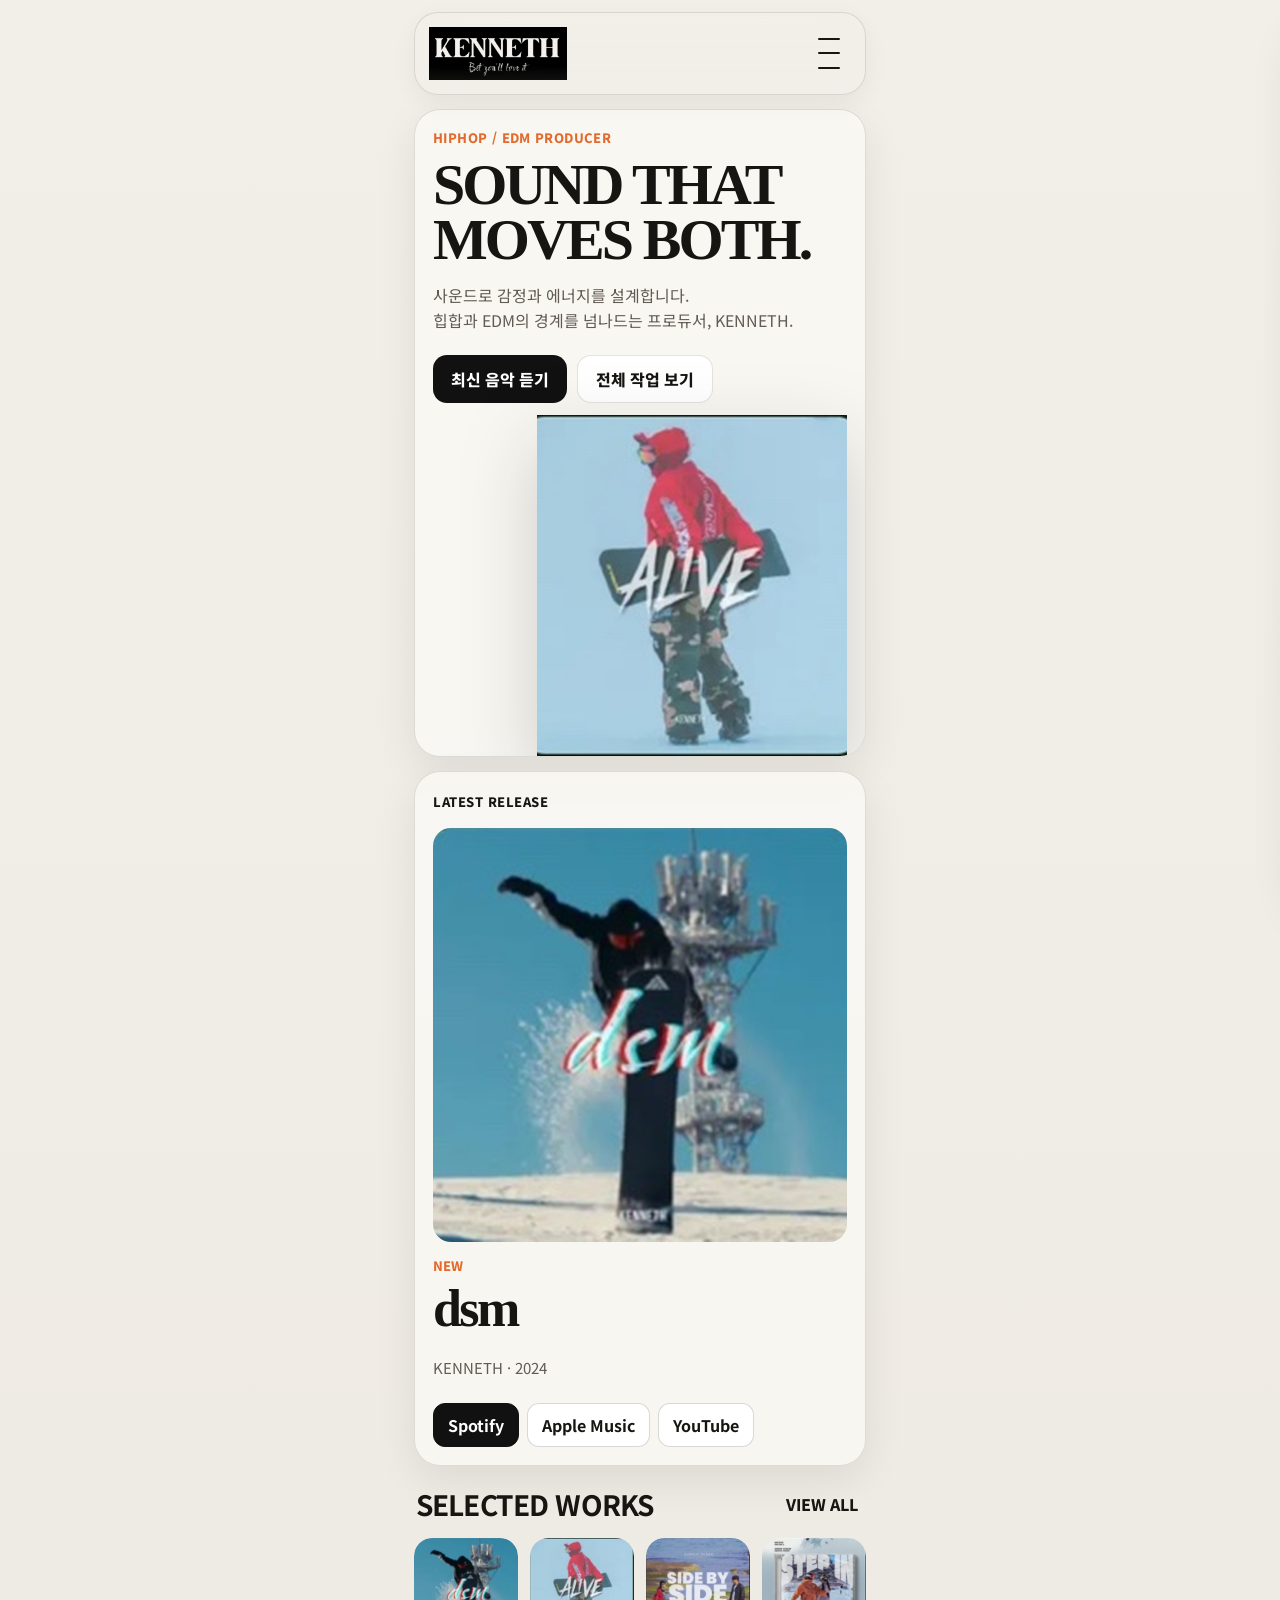
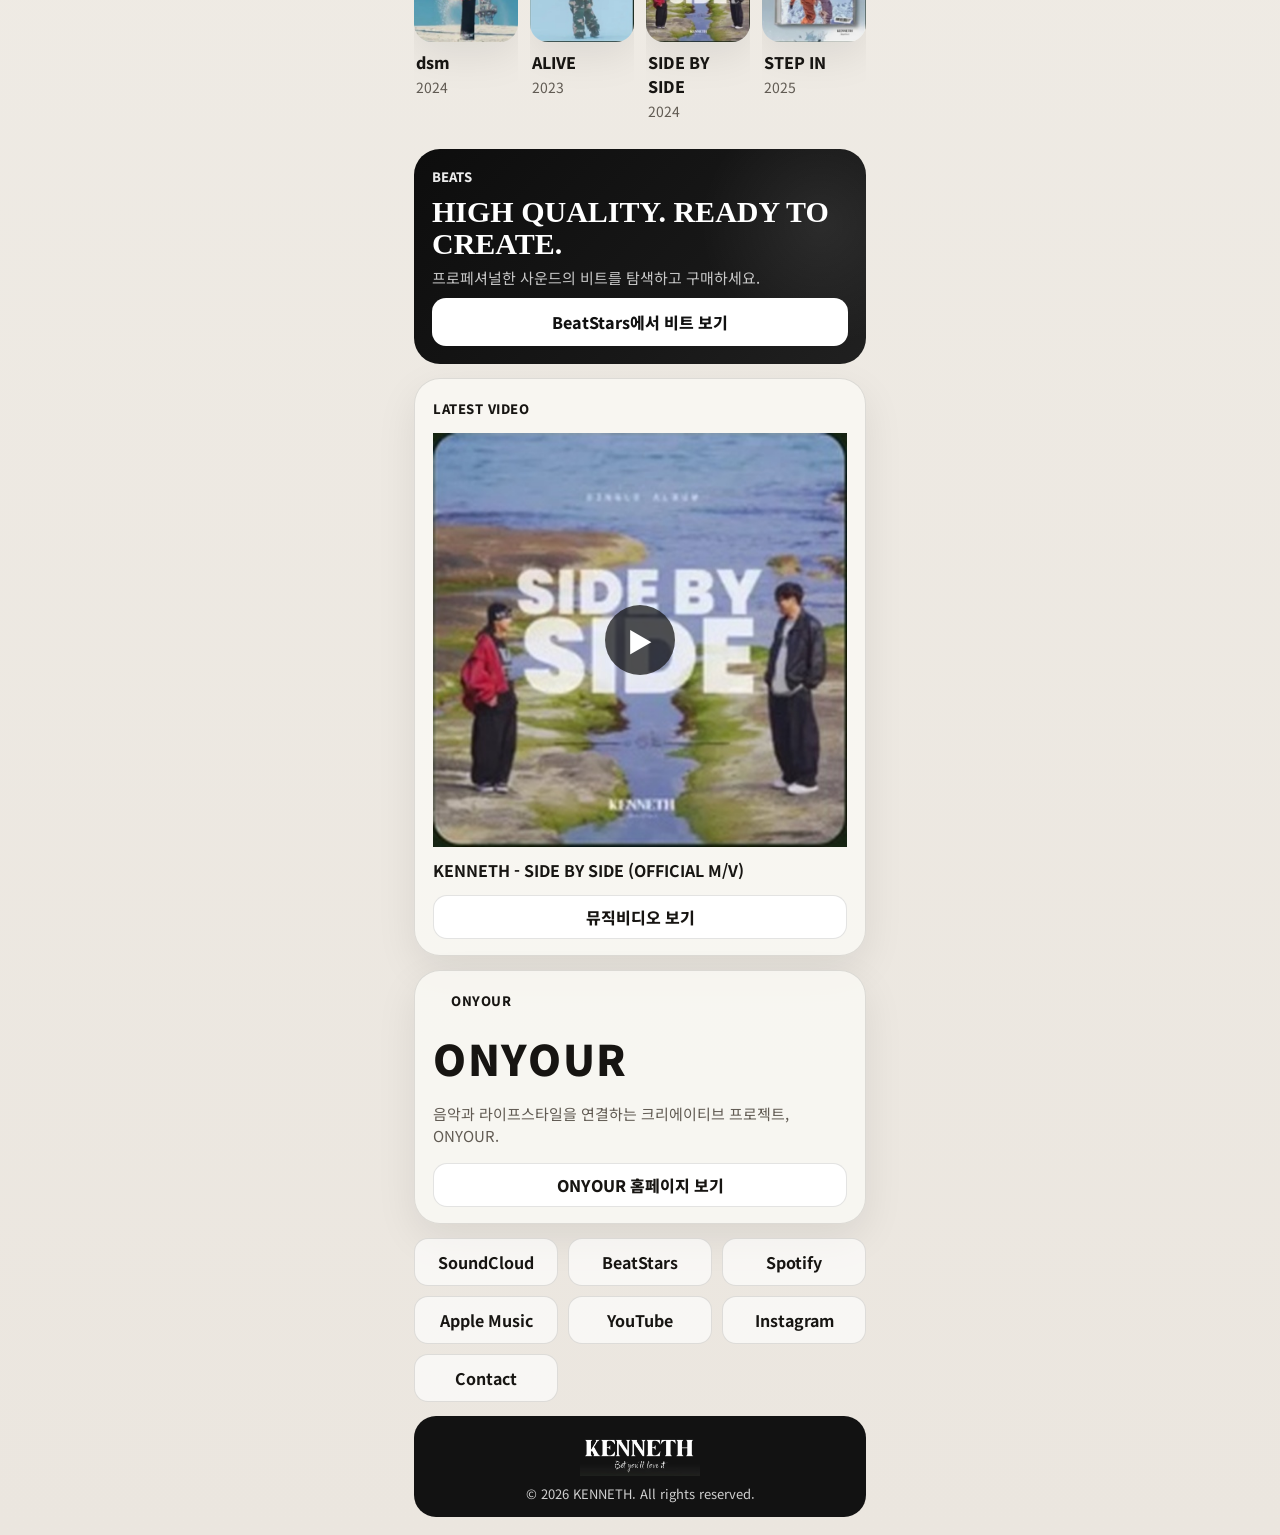
==== commit daf41fbe: "gd" ====
--- a/index.html
+++ b/index.html
@@ -3,249 +3,124 @@
 <head>
   <meta charset="utf-8" />
   <meta name="viewport" content="width=device-width, initial-scale=1, viewport-fit=cover" />
-  <meta name="theme-color" content="#090a0c" />
-  <meta name="description" content="이휘근 — 힙합과 EDM의 에너지를 설계하는 프로듀서." />
-  <meta property="og:type" content="website" />
-  <meta property="og:title" content="이휘근 | HIPHOP / EDM PRODUCER" />
-  <meta property="og:description" content="감정은 깊게, 드롭은 강하게. 이휘근의 음악과 비트를 확인하세요." />
-  <meta property="og:image" content="/assets/profile-logo.png" />
-  <title>이휘근 | HIPHOP / EDM PRODUCER</title>
-  <link rel="preconnect" href="https://fonts.googleapis.com" />
-  <link rel="preconnect" href="https://fonts.gstatic.com" crossorigin />
-  <link href="https://fonts.googleapis.com/css2?family=Noto+Sans+KR:wght@400;500;600;700;800;900&family=Space+Grotesk:wght@400;500;600;700&display=swap" rel="stylesheet" />
-  <link rel="icon" href="/assets/profile-logo.png" />
-  <link rel="stylesheet" href="/style.css" />
+  <meta name="theme-color" content="#111111" />
+  <title>KENNETH | Hiphop / EDM Producer</title>
+  <meta name="description" content="힙합과 EDM의 경계를 넘나드는 프로듀서 Kenneth의 모바일 홈페이지" />
+  <link rel="icon" type="image/png" href="assets/kenneth-logo-square.png" />
+  <link rel="preconnect" href="https://fonts.googleapis.com">
+  <link rel="preconnect" href="https://fonts.gstatic.com" crossorigin>
+  <link href="https://fonts.googleapis.com/css2?family=Noto+Sans+KR:wght@400;500;700;800;900&display=swap" rel="stylesheet">
+  <link rel="stylesheet" href="style.css" />
 </head>
 <body>
-  <div class="site-app" id="top">
-    <header class="topbar">
-      <a class="brand" href="#top" aria-label="홈">
-        <span class="brand-mark">HW</span>
-        <span class="brand-copy">
-          <strong id="brandName">HWEGEUN</strong>
-          <small>PRODUCER SIGNAL</small>
-        </span>
+  <div class="app-shell">
+    <header class="site-header">
+      <a class="site-brand" href="#top" aria-label="맨 위로 이동">
+        <img src="assets/kenneth-logo-horizontal.jpg" alt="KENNETH" />
       </a>
-      <button class="icon-btn" id="shareButton" type="button" aria-label="홈페이지 공유">
-        <svg viewBox="0 0 24 24" aria-hidden="true"><circle cx="18" cy="5" r="2.4"/><circle cx="6" cy="12" r="2.4"/><circle cx="18" cy="19" r="2.4"/><path d="m8.2 10.8 7.4-4.3M8.2 13.2l7.4 4.3"/></svg>
+      <button class="menu-button" id="menuButton" type="button" aria-label="메뉴 열기" aria-expanded="false">
+        <span></span><span></span><span></span>
       </button>
     </header>
 
-    <main>
-      <section class="hero section-reveal" aria-labelledby="heroTitle">
-        <div class="hero-grid" aria-hidden="true"></div>
-        <div class="hero-noise" aria-hidden="true"></div>
+    <aside class="mobile-drawer" id="mobileDrawer" aria-hidden="true">
+      <div class="drawer-head">
+        <strong>MENU</strong>
+        <button class="drawer-close" id="drawerClose" type="button" aria-label="메뉴 닫기">×</button>
+      </div>
+      <nav class="drawer-nav">
+        <a href="#latestRelease">Latest Release</a>
+        <a href="#selectedWorks">Selected Works</a>
+        <a href="#beatsSection">Beats</a>
+        <a href="#latestVideo">Latest Video</a>
+        <a href="#onyourSection">ONYOUR</a>
+        <a href="#listenLinks">Links</a>
+      </nav>
+    </aside>
+    <div class="drawer-backdrop" id="drawerBackdrop" hidden></div>
 
-        <div class="signal-meta">
-          <span><i></i> SEOUL / KR</span>
-          <span>HIPHOP × EDM</span>
-          <span>EST. 2026</span>
+    <main id="top">
+      <section class="hero-section section-card hero-card">
+        <div class="hero-copy">
+          <p class="eyebrow">HIPHOP / EDM PRODUCER</p>
+          <h1>SOUND THAT<br />MOVES BOTH.</h1>
+          <p class="hero-description">사운드로 감정과 에너지를 설계합니다.<br />힙합과 EDM의 경계를 넘나드는 프로듀서, KENNETH.</p>
+          <div class="hero-actions">
+            <a class="primary-button" id="heroListenButton" href="#latestRelease">최신 음악 듣기</a>
+            <a class="secondary-button" href="#selectedWorks">전체 작업 보기</a>
+          </div>
         </div>
-
-        <div class="hero-copy">
-          <p class="eyebrow" id="heroEyebrow">BEAT · VIBE · ENERGY</p>
-          <h1 id="heroTitle">
-            <span class="hero-korean" id="displayName">이휘근</span>
-            <span class="hero-english" id="englishName">HWEGEUN</span>
-          </h1>
-          <p class="hero-role" id="roleText">HIPHOP / EDM PRODUCER</p>
-          <p class="hero-statement" id="heroStatement">감정은 깊게,<br />드롭은 강하게.</p>
-          <p class="hero-description" id="heroDescription">힙합의 무게감과 EDM의 에너지를 하나의 사운드로 설계합니다.</p>
-        </div>
-
-        <div class="hero-visual" aria-hidden="true">
-          <div class="orbit orbit-one"></div>
-          <div class="orbit orbit-two"></div>
-          <div class="signal-disc">
-            <div class="disc-grooves"></div>
-            <img id="heroCover" src="/assets/side-by-side.jpg" alt="" />
-            <span class="disc-label">NEW SIGNAL</span>
-          </div>
-          <svg class="hero-wave" viewBox="0 0 320 96" preserveAspectRatio="none">
-            <path d="M0 51h10l7-8 7 18 8-36 8 55 8-43 8 24 8-12 8 2 8-24 8 49 8-60 8 72 8-51 8 26 8-10 8-7 8 30 8-39 8 24 8-3 8-15 8 28 8-18 8 9 8-2 8-10 8 19 8-14 8 7 8-2h14" />
-          </svg>
-        </div>
-
-        <div class="hero-actions">
-          <a class="btn btn-primary" id="beatStoreButton" href="#releases" hidden>
-            <span>BEAT STORE</span>
-            <svg viewBox="0 0 24 24" aria-hidden="true"><path d="M5 12h13M14 7l5 5-5 5"/></svg>
-          </a>
-          <a class="btn btn-ghost" href="#latestRelease">
-            <span>음악 듣기</span>
-            <svg viewBox="0 0 24 24" aria-hidden="true"><path d="m9 7 8 5-8 5z"/></svg>
-          </a>
-        </div>
-
-        <div class="signal-strip" aria-label="프로듀서 아이덴티티">
-          <span>808 WEIGHT</span>
-          <span>MELODIC TENSION</span>
-          <span>FESTIVAL ENERGY</span>
+        <div class="hero-visual">
+          <img src="assets/alive.jpg" alt="Alive cover art" />
         </div>
       </section>
 
-      <section class="quick-links section-reveal" aria-label="주요 링크">
-        <a class="quick-link" id="spotifyQuick" href="#" target="_blank" rel="noreferrer" hidden>
-          <span class="quick-icon spotify">S</span>
-          <span><small>LISTEN ON</small><strong>Spotify</strong></span>
-        </a>
-        <a class="quick-link" id="soundcloudQuick" href="#" target="_blank" rel="noreferrer" hidden>
-          <span class="quick-icon soundcloud">SC</span>
-          <span><small>STREAM ON</small><strong>SoundCloud</strong></span>
-        </a>
-        <a class="quick-link" id="beatstarsQuick" href="#" target="_blank" rel="noreferrer" hidden>
-          <span class="quick-icon beatstars">B</span>
-          <span><small>BUY BEATS</small><strong>BeatStars</strong></span>
-        </a>
+      <section class="section-card release-card" id="latestRelease">
+        <div class="section-topline">
+          <span>LATEST RELEASE</span>
+        </div>
+        <div class="latest-release-wrap" id="latestReleaseWrap"></div>
       </section>
 
-      <section class="content-section section-reveal" id="latestRelease">
-        <div class="section-heading">
-          <div>
-            <p class="section-kicker">01 / CURRENT SIGNAL</p>
-            <h2>Latest Release</h2>
-          </div>
-          <span class="live-dot">LIVE</span>
+      <section class="works-section" id="selectedWorks">
+        <div class="section-heading-row">
+          <h2>SELECTED WORKS</h2>
+          <button class="text-link-button" id="viewAllWorksButton" type="button">VIEW ALL</button>
         </div>
-        <article class="latest-card" id="latestCard">
-          <div class="latest-art-wrap">
-            <img id="latestCover" src="/assets/side-by-side.jpg" alt="최신 음원 앨범 자켓" />
-            <span class="latest-number" id="latestTrackCount">01 TRACK</span>
-          </div>
-          <div class="latest-info">
-            <p class="latest-type" id="latestType">SINGLE</p>
-            <h3 id="latestTitle">Side by Side</h3>
-            <p class="latest-meta" id="latestMeta">2026.05.01 · HIPHOP / EDM</p>
-            <p class="latest-description" id="latestDescription">현재 가장 선명한 이휘근의 사운드.</p>
-            <div class="wave-bars" aria-hidden="true">
-              <i></i><i></i><i></i><i></i><i></i><i></i><i></i><i></i><i></i><i></i><i></i><i></i><i></i><i></i><i></i><i></i><i></i><i></i>
-            </div>
-            <div class="latest-actions" id="latestActions"></div>
-          </div>
-        </article>
+        <div class="works-grid" id="worksGrid"></div>
       </section>
 
-      <section class="content-section section-reveal" id="releases">
-        <div class="section-heading">
-          <div>
-            <p class="section-kicker">02 / DISCOGRAPHY</p>
-            <h2>Released Signals</h2>
-          </div>
-          <span class="section-count" id="releaseCount">00</span>
+      <section class="beats-banner" id="beatsSection">
+        <div class="beats-badge">BEATS</div>
+        <div class="beats-copy">
+          <h2>HIGH QUALITY. READY TO CREATE.</h2>
+          <p>프로페셔널한 사운드의 비트를 탐색하고 구매하세요.</p>
         </div>
-        <p class="section-intro">지금까지 발매한 음원과 각 플랫폼 링크를 한곳에서 확인할 수 있습니다.</p>
-        <div class="release-grid" id="releaseGrid" aria-live="polite"></div>
+        <a class="beats-button" id="beatstarsButton" href="#">BeatStars에서 비트 보기</a>
       </section>
 
-      <section class="content-section section-reveal" id="videoSection" hidden>
-        <div class="section-heading">
-          <div>
-            <p class="section-kicker">03 / VISUAL</p>
-            <h2>Latest Music Video</h2>
+      <section class="bottom-grid">
+        <section class="section-card video-card" id="latestVideo">
+          <div class="section-topline">
+            <span>LATEST VIDEO</span>
           </div>
-          <a class="text-link" id="youtubeChannelLink" href="#" target="_blank" rel="noreferrer">YOUTUBE ↗</a>
-        </div>
-        <div class="video-card">
-          <div class="video-frame" id="videoFrame"></div>
-          <div class="video-caption">
-            <span class="video-label">LATEST VISUAL</span>
-            <h3 id="videoTitle">Music Video</h3>
-            <p id="videoDate"></p>
+          <div class="video-thumb-wrap" id="videoThumbWrap"></div>
+          <div class="video-footer">
+            <p id="videoTitleText"></p>
+            <a class="secondary-button compact" id="videoLinkButton" href="#" target="_blank" rel="noreferrer">뮤직비디오 보기</a>
           </div>
-        </div>
+        </section>
+
+        <section class="section-card onyour-card" id="onyourSection">
+          <div class="section-topline">
+            <span>ONYOUR</span>
+          </div>
+          <div class="onyour-mark">ONYOUR</div>
+          <p>음악과 라이프스타일을 연결하는 크리에이티브 프로젝트, ONYOUR.</p>
+          <a class="secondary-button compact" id="onyourLinkButton" href="#" target="_blank" rel="noreferrer">ONYOUR 홈페이지 보기</a>
+        </section>
       </section>
 
-      <section class="content-section section-reveal" id="identity">
-        <div class="section-heading">
-          <div>
-            <p class="section-kicker">04 / SONIC IDENTITY</p>
-            <h2>Built for Impact</h2>
-          </div>
-        </div>
-        <div class="identity-grid">
-          <article>
-            <span class="identity-index">A</span>
-            <h3>Heavy Rhythm</h3>
-            <p>무게감 있는 드럼과 베이스로 몸이 먼저 반응하는 그루브를 만듭니다.</p>
-          </article>
-          <article>
-            <span class="identity-index">B</span>
-            <h3>Emotional Motion</h3>
-            <p>멜로디와 신스의 긴장으로 감정이 움직이는 순간을 설계합니다.</p>
-          </article>
-          <article>
-            <span class="identity-index">C</span>
-            <h3>Clean Energy</h3>
-            <p>힙합의 밀도와 EDM의 폭발력을 선명하고 현대적인 믹스로 완성합니다.</p>
-          </article>
-        </div>
-      </section>
-
-      <section class="content-section section-reveal" id="onyourSection">
-        <a class="onyour-card" id="onyourLink" href="https://onyour-homepage.pages.dev/" target="_blank" rel="noreferrer">
-          <div class="onyour-top">
-            <span class="onyour-tag">COLLECTIVE PROJECT</span>
-            <span class="onyour-arrow">↗</span>
-          </div>
-          <div class="onyour-copy">
-            <p>JAZZ HIPHOP TEAM</p>
-            <h2>ONYOUR<br />오뉴월</h2>
-            <span>보컬 · 랩 · 기타가 만나는 또 하나의 음악 세계</span>
-          </div>
-          <div class="onyour-signal" aria-hidden="true">
-            <i></i><i></i><i></i><i></i><i></i><i></i><i></i><i></i><i></i><i></i>
-          </div>
-        </a>
-      </section>
-
-      <section class="content-section section-reveal" id="connect">
-        <div class="section-heading">
-          <div>
-            <p class="section-kicker">05 / CONNECT</p>
-            <h2>Listen · Buy · Contact</h2>
-          </div>
-        </div>
-        <div class="platform-grid" id="platformGrid"></div>
-        <button class="contact-card" id="emailButton" type="button">
-          <span>
-            <small>PRODUCTION · COLLAB · BEAT INQUIRY</small>
-            <strong>함께 만들 프로젝트가 있나요?</strong>
-          </span>
-          <em>메일 복사 ↗</em>
-        </button>
+      <section class="listen-links" id="listenLinks">
+        <a class="listen-link" id="soundcloudLink" href="#" target="_blank" rel="noreferrer">SoundCloud</a>
+        <a class="listen-link" id="beatstarsLink" href="#" target="_blank" rel="noreferrer">BeatStars</a>
+        <a class="listen-link" id="spotifyLink" href="#" target="_blank" rel="noreferrer">Spotify</a>
+        <a class="listen-link" id="appleMusicLink" href="#" target="_blank" rel="noreferrer">Apple Music</a>
+        <a class="listen-link" id="youtubeLink" href="#" target="_blank" rel="noreferrer">YouTube</a>
+        <a class="listen-link" id="instagramLink" href="#" target="_blank" rel="noreferrer">Instagram</a>
+        <a class="listen-link" id="contactLink" href="#">Contact</a>
       </section>
     </main>
 
     <footer class="site-footer">
-      <div>
-        <strong id="footerName">이휘근 / HWEGEUN</strong>
-        <span>HIPHOP · EDM PRODUCER</span>
+      <div class="footer-brand">
+        <img src="assets/kenneth-logo-horizontal.jpg" alt="KENNETH" />
       </div>
-      <a href="/admin/" class="admin-entry" aria-label="관리자 메뉴">ADMIN</a>
+      <p>© 2026 KENNETH. All rights reserved.</p>
     </footer>
-
-    <nav class="mobile-dock" aria-label="페이지 메뉴">
-      <a href="#latestRelease"><span>01</span>NEW</a>
-      <a href="#releases"><span>02</span>MUSIC</a>
-      <a href="#onyourSection"><span>03</span>ONYOUR</a>
-      <a href="#connect"><span>04</span>LINKS</a>
-    </nav>
-  </div>
-
-  <div class="release-modal" id="releaseModal" aria-hidden="true">
-    <button class="release-backdrop" id="releaseBackdrop" type="button" aria-label="닫기"></button>
-    <section class="release-sheet" role="dialog" aria-modal="true" aria-labelledby="releaseModalTitle">
-      <div class="sheet-handle"></div>
-      <button class="sheet-close" id="releaseClose" type="button" aria-label="닫기">×</button>
-      <img id="modalCover" src="" alt="앨범 자켓" />
-      <p id="modalType">RELEASE</p>
-      <h2 id="releaseModalTitle">TITLE</h2>
-      <span id="modalMeta"></span>
-      <div class="modal-links" id="modalLinks"></div>
-    </section>
   </div>
 
   <div class="toast" id="toast" role="status" aria-live="polite"></div>
-  <script src="/script.js" defer></script>
+  <script src="script.js"></script>
 </body>
 </html>
--- a/style.css
+++ b/style.css
@@ -1,1286 +1,231 @@
 :root {
-  --bg: #090a0c;
-  --panel: #111317;
-  --panel-2: #171a20;
-  --line: rgba(255, 255, 255, 0.11);
-  --text: #f3f1eb;
-  --muted: #9b9da5;
-  --accent: #ff5d2e;
-  --accent-2: #6af7df;
-  --accent-rgb: 255, 93, 46;
-  --radius-lg: 28px;
-  --radius-md: 20px;
-  --shell: 560px;
-  --dock-height: 74px;
-}
-
-* {
-  box-sizing: border-box;
-}
-
-html {
-  scroll-behavior: smooth;
-  background: var(--bg);
-}
-
+  --bg: #ece8e1;
+  --surface: rgba(255,255,255,0.5);
+  --surface-strong: #f8f6f1;
+  --line: rgba(27, 24, 19, 0.12);
+  --text: #171512;
+  --muted: #615b53;
+  --accent: #e36a2d;
+  --dark: #111111;
+  --radius-xl: 26px;
+  --radius-lg: 22px;
+  --radius-md: 18px;
+  --shadow: 0 14px 40px rgba(17,17,17,0.08);
+}
+
+* { box-sizing: border-box; }
+html { scroll-behavior: smooth; }
 body {
   margin: 0;
-  min-width: 320px;
-  background:
-    radial-gradient(circle at 50% -20%, rgba(var(--accent-rgb), 0.16), transparent 34%),
-    #050608;
+  background: linear-gradient(180deg, #f2efe9 0%, #ebe6df 100%);
   color: var(--text);
-  font-family: "Noto Sans KR", system-ui, sans-serif;
-  -webkit-font-smoothing: antialiased;
-}
-
-body.modal-open {
-  overflow: hidden;
-}
-
-button,
-a {
-  -webkit-tap-highlight-color: transparent;
-}
-
-button,
-input,
-textarea,
-select {
-  font: inherit;
-}
-
-a {
-  color: inherit;
-}
-
-img {
-  max-width: 100%;
-}
-
-.site-app {
-  position: relative;
-  width: min(100%, var(--shell));
+  font-family: "Noto Sans KR", -apple-system, BlinkMacSystemFont, system-ui, sans-serif;
+}
+img { max-width: 100%; display: block; }
+a { color: inherit; text-decoration: none; }
+button { font: inherit; color: inherit; }
+
+.app-shell {
+  width: min(100%, 480px);
+  margin: 0 auto;
   min-height: 100vh;
-  margin: 0 auto;
-  overflow: hidden;
-  background:
-    linear-gradient(rgba(255, 255, 255, 0.025) 1px, transparent 1px),
-    linear-gradient(90deg, rgba(255, 255, 255, 0.025) 1px, transparent 1px),
-    var(--bg);
-  background-size: 34px 34px;
-  box-shadow: 0 0 70px rgba(0, 0, 0, 0.55);
-}
-
-.topbar {
-  position: absolute;
-  inset: 0 0 auto;
-  z-index: 50;
-  height: calc(76px + env(safe-area-inset-top));
-  padding: calc(14px + env(safe-area-inset-top)) 20px 10px;
+  padding: max(12px, env(safe-area-inset-top)) 14px calc(18px + env(safe-area-inset-bottom));
+}
+
+.site-header {
+  position: sticky;
+  top: 0;
+  z-index: 40;
   display: flex;
   align-items: center;
   justify-content: space-between;
-}
-
-.brand {
-  display: inline-flex;
-  align-items: center;
-  gap: 10px;
-  text-decoration: none;
-}
-
-.brand-mark {
-  width: 42px;
-  height: 42px;
-  border: 1px solid rgba(255, 255, 255, 0.42);
-  border-radius: 50%;
-  display: grid;
-  place-items: center;
-  font: 700 13px/1 "Space Grotesk", sans-serif;
-  letter-spacing: -0.08em;
-  box-shadow: inset 0 0 0 5px rgba(255, 255, 255, 0.025);
-}
-
-.brand-copy {
-  display: grid;
-  gap: 2px;
-}
-
-.brand-copy strong {
-  font: 700 14px/1 "Space Grotesk", sans-serif;
-  letter-spacing: 0.11em;
-}
-
-.brand-copy small {
-  color: var(--muted);
-  font: 500 8px/1.1 "Space Grotesk", sans-serif;
-  letter-spacing: 0.19em;
-}
-
-.icon-btn {
-  width: 43px;
-  height: 43px;
-  padding: 10px;
+  padding: 14px 14px;
   border: 1px solid var(--line);
-  border-radius: 50%;
-  background: rgba(13, 15, 18, 0.74);
-  color: var(--text);
-  backdrop-filter: blur(12px);
-  cursor: pointer;
-}
-
-.icon-btn svg,
-.btn svg {
-  width: 100%;
-  height: 100%;
-  fill: none;
-  stroke: currentColor;
-  stroke-width: 1.8;
-  stroke-linecap: round;
-  stroke-linejoin: round;
-}
-
-.hero {
-  position: relative;
-  min-height: 780px;
-  padding: calc(108px + env(safe-area-inset-top)) 20px 26px;
+  border-radius: 24px;
+  background: rgba(242, 239, 233, 0.78);
+  backdrop-filter: blur(18px);
+  -webkit-backdrop-filter: blur(18px);
+  box-shadow: 0 8px 24px rgba(17,17,17,0.05);
+}
+
+.site-brand img { width: 138px; height: auto; mix-blend-mode: multiply; }
+
+.menu-button {
+  width: 44px; height: 44px; border: 0; border-radius: 14px;
+  background: transparent; display: grid; place-items: center; padding: 0; cursor: pointer;
+}
+.menu-button span {
+  display: block; width: 22px; height: 2px; background: var(--text); border-radius: 999px; margin: 3px 0;
+}
+
+.mobile-drawer {
+  position: fixed; top: 10px; right: 10px; z-index: 60; width: min(84vw, 310px); height: calc(100dvh - 20px);
+  border-radius: 26px; background: #fbf7f2; border: 1px solid var(--line); box-shadow: 0 24px 50px rgba(17,17,17,0.14);
+  padding: 20px; transform: translateX(110%); transition: transform 220ms ease;
+}
+.mobile-drawer.is-open { transform: translateX(0); }
+.drawer-head { display: flex; align-items: center; justify-content: space-between; margin-bottom: 18px; }
+.drawer-head strong { font-size: 15px; letter-spacing: 0.08em; }
+.drawer-close { border: 0; background: transparent; font-size: 32px; line-height: 1; cursor: pointer; }
+.drawer-nav { display: grid; gap: 10px; }
+.drawer-nav a {
+  padding: 14px 16px; border-radius: 16px; background: #fff; border: 1px solid var(--line); font-weight: 700;
+}
+.drawer-backdrop { position: fixed; inset: 0; background: rgba(17,17,17,0.35); z-index: 55; }
+
+main { display: grid; gap: 14px; margin-top: 14px; }
+.section-card {
+  background: rgba(250, 248, 244, 0.85);
+  border: 1px solid var(--line);
+  border-radius: var(--radius-xl);
+  box-shadow: var(--shadow);
+}
+.hero-card {
+  padding: 18px 18px 0;
   overflow: hidden;
-  background:
-    radial-gradient(circle at 78% 30%, rgba(106, 247, 223, 0.08), transparent 27%),
-    radial-gradient(circle at 17% 18%, rgba(var(--accent-rgb), 0.14), transparent 31%),
-    linear-gradient(180deg, #0c0e12 0%, #08090b 74%, #0c0d10 100%);
-}
-
-.hero-grid {
-  position: absolute;
-  inset: 0;
-  background:
-    linear-gradient(rgba(255, 255, 255, 0.035) 1px, transparent 1px),
-    linear-gradient(90deg, rgba(255, 255, 255, 0.035) 1px, transparent 1px);
-  background-size: 46px 46px;
-  mask-image: linear-gradient(to bottom, rgba(0,0,0,.8), transparent 78%);
-  pointer-events: none;
-}
-
-.hero-noise {
-  position: absolute;
-  inset: 0;
-  opacity: 0.15;
-  pointer-events: none;
-  background-image: url("data:image/svg+xml,%3Csvg viewBox='0 0 180 180' xmlns='http://www.w3.org/2000/svg'%3E%3Cfilter id='n'%3E%3CfeTurbulence type='fractalNoise' baseFrequency='.92' numOctaves='2' stitchTiles='stitch'/%3E%3C/filter%3E%3Crect width='100%25' height='100%25' filter='url(%23n)' opacity='.22'/%3E%3C/svg%3E");
-  mix-blend-mode: soft-light;
-}
-
-.signal-meta {
-  position: relative;
-  z-index: 2;
-  display: flex;
-  gap: 7px;
-  flex-wrap: wrap;
-  color: #a9abb1;
-  font: 600 9px/1 "Space Grotesk", sans-serif;
-  letter-spacing: 0.12em;
-}
-
-.signal-meta span {
-  min-height: 26px;
-  padding: 0 9px;
-  border: 1px solid var(--line);
-  border-radius: 99px;
-  display: inline-flex;
-  align-items: center;
-  gap: 6px;
-  background: rgba(255, 255, 255, 0.025);
-}
-
-.signal-meta i {
-  width: 6px;
-  height: 6px;
-  border-radius: 50%;
-  background: var(--accent-2);
-  box-shadow: 0 0 12px var(--accent-2);
-}
-
-.hero-copy {
-  position: relative;
-  z-index: 4;
-  margin-top: 41px;
-}
-
-.eyebrow,
-.section-kicker,
-.latest-type,
-.video-label,
-.onyour-tag {
-  margin: 0;
-  color: var(--accent);
-  font: 700 10px/1.2 "Space Grotesk", sans-serif;
-  letter-spacing: 0.18em;
-}
-
-.hero h1 {
-  margin: 12px 0 0;
-  display: grid;
-}
-
-.hero-korean {
-  color: rgba(243, 241, 235, 0.72);
-  font-size: 18px;
-  font-weight: 600;
-  letter-spacing: -0.04em;
-}
-
-.hero-english {
-  margin-top: 1px;
-  font: 700 clamp(52px, 17vw, 88px)/0.9 "Space Grotesk", sans-serif;
-  letter-spacing: -0.085em;
-}
-
-.hero-role {
-  width: fit-content;
-  margin: 11px 0 0;
-  padding: 7px 10px;
-  background: var(--accent);
-  color: #090a0c;
-  font: 700 12px/1 "Space Grotesk", sans-serif;
-  letter-spacing: 0.075em;
-  transform: rotate(-1deg);
-}
-
-.hero-statement {
-  margin: 31px 0 0;
-  font-size: clamp(30px, 8vw, 42px);
-  font-weight: 800;
-  line-height: 1.19;
-  letter-spacing: -0.055em;
-}
-
+}
+.eyebrow {
+  margin: 0 0 10px; color: var(--accent); font-size: 13px; font-weight: 800; letter-spacing: 0.03em;
+}
+.hero-copy h1 {
+  margin: 0; font-size: clamp(30px, 9vw, 58px); line-height: 0.95; letter-spacing: -0.05em;
+  font-family: Georgia, "Times New Roman", serif;
+}
 .hero-description {
-  width: min(78%, 330px);
-  margin: 15px 0 0;
-  color: #b5b6bb;
-  font-size: 14px;
-  line-height: 1.72;
-  word-break: keep-all;
-}
-
+  margin: 16px 0 0; color: var(--muted); font-size: 16px; line-height: 1.55;
+}
+.hero-actions {
+  display: flex; gap: 10px; flex-wrap: wrap; margin: 22px 0 12px;
+}
+.primary-button, .secondary-button, .beats-button, .compact, .platform-pill, .text-link-button {
+  appearance: none; border: 0; cursor: pointer;
+}
+.primary-button, .secondary-button, .beats-button, .compact {
+  min-height: 48px; padding: 0 18px; border-radius: 14px; display: inline-flex; align-items: center; justify-content: center; font-weight: 800;
+}
+.primary-button {
+  background: var(--dark); color: #fff;
+}
+.secondary-button {
+  border: 1px solid var(--line); background: #fff;
+}
+.secondary-button.compact {
+  min-height: 44px; width: 100%;
+}
 .hero-visual {
-  position: absolute;
-  z-index: 2;
-  top: 306px;
-  right: -94px;
-  width: 330px;
-  height: 330px;
-  pointer-events: none;
-}
-
-.signal-disc {
-  position: absolute;
-  inset: 50% auto auto 50%;
-  width: 212px;
-  height: 212px;
-  border-radius: 50%;
-  transform: translate(-50%, -50%);
-  background: #060708;
-  box-shadow:
-    0 0 0 1px rgba(255, 255, 255, 0.16),
-    0 0 58px rgba(var(--accent-rgb), 0.17);
-  animation: spin 21s linear infinite;
-}
-
-.signal-disc::before,
-.signal-disc::after {
-  content: "";
-  position: absolute;
-  border-radius: 50%;
-}
-
-.signal-disc::before {
-  inset: 18px;
-  border: 1px solid rgba(255, 255, 255, 0.12);
-  box-shadow:
-    inset 0 0 0 13px rgba(255,255,255,.02),
-    inset 0 0 0 25px rgba(255,255,255,.015),
-    inset 0 0 0 38px rgba(255,255,255,.012);
-}
-
-.signal-disc::after {
-  inset: 85px;
-  background: var(--accent);
-  box-shadow: 0 0 24px rgba(var(--accent-rgb), 0.54);
-}
-
-.signal-disc img {
-  position: absolute;
-  inset: 45px;
-  width: calc(100% - 90px);
-  height: calc(100% - 90px);
-  border-radius: 50%;
-  object-fit: cover;
-  filter: saturate(0.82) contrast(1.07);
-}
-
-.disc-label {
-  position: absolute;
-  left: 50%;
-  top: 50%;
-  z-index: 2;
-  transform: translate(-50%, -50%);
-  color: #090a0c;
-  font: 700 5px/1 "Space Grotesk", sans-serif;
-  letter-spacing: 0.08em;
-}
-
-.disc-grooves {
-  position: absolute;
-  inset: 0;
-  border-radius: inherit;
-  background: repeating-radial-gradient(circle, transparent 0 5px, rgba(255,255,255,.035) 6px 7px);
-}
-
-.orbit {
-  position: absolute;
-  left: 50%;
-  top: 50%;
-  border: 1px solid rgba(255, 255, 255, 0.09);
-  border-radius: 50%;
-  transform: translate(-50%, -50%);
-}
-
-.orbit-one {
-  width: 276px;
-  height: 276px;
-}
-
-.orbit-two {
-  width: 322px;
-  height: 322px;
-  border-style: dashed;
-  animation: spinReverse 28s linear infinite;
-}
-
-.hero-wave {
-  position: absolute;
-  left: -32px;
-  top: 210px;
-  width: 410px;
-  height: 72px;
-  overflow: visible;
-  opacity: 0.42;
-}
-
-.hero-wave path {
-  fill: none;
-  stroke: var(--accent-2);
-  stroke-width: 1.3;
-  filter: drop-shadow(0 0 6px rgba(106, 247, 223, 0.35));
-}
-
-.hero-actions {
-  position: relative;
-  z-index: 5;
-  margin-top: 242px;
-  display: grid;
-  grid-template-columns: 1fr 1fr;
-  gap: 10px;
-}
-
-.btn {
-  min-height: 54px;
-  padding: 0 17px;
-  border-radius: 15px;
-  display: flex;
-  align-items: center;
-  justify-content: space-between;
-  gap: 10px;
-  text-decoration: none;
-  font: 700 12px/1 "Space Grotesk", sans-serif;
-  letter-spacing: 0.06em;
-}
-
-.btn svg {
-  width: 20px;
-  height: 20px;
-}
-
-.btn-primary {
-  background: var(--accent);
-  color: #08090b;
-  box-shadow: 0 12px 40px rgba(var(--accent-rgb), 0.18);
-}
-
-.btn-ghost {
-  border: 1px solid rgba(255, 255, 255, 0.2);
-  background: rgba(255, 255, 255, 0.035);
-}
-
-.signal-strip {
-  position: relative;
-  z-index: 5;
-  margin-top: 17px;
-  display: grid;
-  grid-template-columns: repeat(3, 1fr);
-  border-top: 1px solid var(--line);
-  border-bottom: 1px solid var(--line);
-}
-
-.signal-strip span {
-  min-height: 46px;
-  padding: 0 5px;
-  display: grid;
-  place-items: center;
-  color: #92949a;
-  font: 600 7.5px/1.2 "Space Grotesk", sans-serif;
-  text-align: center;
-  letter-spacing: 0.1em;
-}
-
-.signal-strip span + span {
-  border-left: 1px solid var(--line);
-}
-
-@keyframes spin {
-  to { transform: translate(-50%, -50%) rotate(360deg); }
-}
-
-@keyframes spinReverse {
-  to { transform: translate(-50%, -50%) rotate(-360deg); }
-}
-
-.quick-links {
-  padding: 14px 16px 4px;
-  display: grid;
-  gap: 8px;
-}
-
-.quick-link {
-  min-height: 68px;
-  padding: 10px 14px;
-  border: 1px solid var(--line);
-  border-radius: 18px;
-  background: linear-gradient(135deg, rgba(255,255,255,.045), rgba(255,255,255,.018));
-  display: flex;
-  align-items: center;
-  gap: 12px;
-  text-decoration: none;
-}
-
-.quick-link::after {
-  content: "↗";
-  margin-left: auto;
-  color: #85878d;
-  font: 500 18px/1 "Space Grotesk", sans-serif;
-}
-
-.quick-link > span:nth-child(2) {
-  display: grid;
-  gap: 3px;
-}
-
-.quick-link small {
-  color: var(--muted);
-  font: 600 8px/1 "Space Grotesk", sans-serif;
-  letter-spacing: 0.14em;
-}
-
-.quick-link strong {
-  font: 600 15px/1.2 "Space Grotesk", sans-serif;
-}
-
-.quick-icon {
-  width: 42px;
-  height: 42px;
-  border-radius: 13px;
-  display: grid;
-  place-items: center;
-  color: #070809;
-  font: 800 12px/1 "Space Grotesk", sans-serif;
-}
-
-.quick-icon.spotify { background: #1ed760; }
-.quick-icon.soundcloud { background: #ff6a18; }
-.quick-icon.beatstars { background: #f2ca24; }
-
-.content-section {
-  padding: 72px 16px 0;
-  scroll-margin-top: 22px;
-}
-
-.section-heading {
-  display: flex;
-  align-items: flex-end;
-  justify-content: space-between;
-  gap: 18px;
-}
-
-.section-heading h2 {
-  margin: 7px 0 0;
-  font: 700 29px/1.05 "Space Grotesk", sans-serif;
-  letter-spacing: -0.055em;
-}
-
-.live-dot,
-.section-count {
-  color: var(--muted);
-  font: 600 10px/1 "Space Grotesk", sans-serif;
-  letter-spacing: 0.13em;
-}
-
-.live-dot::before {
-  content: "";
-  width: 7px;
-  height: 7px;
-  margin-right: 7px;
-  display: inline-block;
-  border-radius: 50%;
-  background: var(--accent-2);
-  box-shadow: 0 0 12px var(--accent-2);
-}
-
-.section-intro {
-  margin: 15px 0 0;
-  color: var(--muted);
-  font-size: 13px;
-  line-height: 1.65;
-  word-break: keep-all;
-}
-
-.latest-card {
-  margin-top: 22px;
-  padding: 12px;
-  border: 1px solid var(--line);
-  border-radius: var(--radius-lg);
-  background:
-    radial-gradient(circle at 100% 0, rgba(var(--accent-rgb), .12), transparent 31%),
-    linear-gradient(160deg, #16191e, #0e1013 68%);
-  box-shadow: 0 24px 50px rgba(0, 0, 0, .32);
-}
-
-.latest-art-wrap {
-  position: relative;
-  overflow: hidden;
-  border-radius: 20px;
-  aspect-ratio: 1.35;
-  background: #0a0b0d;
-}
-
-.latest-art-wrap::after {
-  content: "";
-  position: absolute;
-  inset: auto 0 0;
-  height: 48%;
-  background: linear-gradient(transparent, rgba(0,0,0,.55));
-}
-
-.latest-art-wrap img {
-  width: 100%;
-  height: 100%;
-  object-fit: cover;
-  display: block;
-}
-
-.latest-number {
-  position: absolute;
-  z-index: 2;
-  right: 13px;
-  bottom: 12px;
-  padding: 7px 9px;
-  border-radius: 99px;
-  background: rgba(4, 5, 6, .76);
-  border: 1px solid rgba(255,255,255,.14);
-  color: #deddd8;
-  font: 600 8px/1 "Space Grotesk", sans-serif;
-  letter-spacing: .1em;
-  backdrop-filter: blur(8px);
-}
-
-.latest-info {
-  padding: 21px 7px 7px;
-}
-
-.latest-info h3 {
-  margin: 7px 0 0;
-  font: 700 34px/1 "Space Grotesk", sans-serif;
-  letter-spacing: -0.06em;
-}
-
-.latest-meta {
-  margin: 9px 0 0;
-  color: #d3d1ca;
-  font: 500 11px/1.4 "Space Grotesk", sans-serif;
-  letter-spacing: .04em;
-}
-
-.latest-description {
-  margin: 14px 0 0;
-  color: var(--muted);
-  font-size: 13px;
-  line-height: 1.65;
-}
-
-.wave-bars {
-  height: 46px;
-  margin: 19px 0 17px;
-  display: flex;
-  align-items: center;
-  gap: 4px;
-  overflow: hidden;
-}
-
-.wave-bars i {
-  width: 3px;
-  height: 18px;
-  border-radius: 99px;
-  background: var(--accent-2);
-  opacity: .78;
-  animation: wave 1.35s ease-in-out infinite alternate;
-}
-
-.wave-bars i:nth-child(2n) { height: 32px; animation-delay: -.35s; }
-.wave-bars i:nth-child(3n) { height: 11px; animation-delay: -.7s; }
-.wave-bars i:nth-child(5n) { height: 40px; animation-delay: -.95s; }
-.wave-bars i:nth-child(7n) { height: 24px; animation-delay: -.18s; }
-
-@keyframes wave {
-  to { transform: scaleY(.42); opacity: .36; }
-}
-
-.latest-actions,
-.modal-links {
-  display: flex;
-  flex-wrap: wrap;
-  gap: 8px;
-}
-
+  display: flex; justify-content: flex-end; margin-top: 12px;
+}
+.hero-visual img {
+  width: min(77vw, 310px); aspect-ratio: 1 / 1.1; object-fit: cover; object-position: center; border-radius: 0;
+  filter: drop-shadow(0 26px 38px rgba(17,17,17,0.18));
+}
+.section-topline {
+  padding: 16px 18px 0;
+}
+.section-topline span {
+  font-size: 13px; font-weight: 800; letter-spacing: 0.04em;
+}
+.latest-release-wrap {
+  padding: 16px 18px 18px; display: grid; gap: 14px;
+}
+.release-art {
+  width: 100%; aspect-ratio: 1; object-fit: cover; border-radius: 18px;
+}
+.release-copy { display: grid; gap: 10px; }
+.release-tag { color: var(--accent); font-size: 13px; font-weight: 800; }
+.release-title {
+  margin: 0; font-size: clamp(34px, 10vw, 52px); line-height: 0.92; letter-spacing: -0.05em; font-family: Georgia, serif;
+}
+.release-meta { color: var(--muted); font-size: 15px; }
+.platform-pills {
+  display: flex; gap: 8px; flex-wrap: wrap;
+}
 .platform-pill {
-  min-height: 43px;
-  padding: 0 14px;
-  border: 1px solid rgba(255,255,255,.13);
-  border-radius: 13px;
-  background: rgba(255,255,255,.035);
-  display: inline-flex;
-  align-items: center;
-  justify-content: center;
-  gap: 8px;
-  color: var(--text);
-  text-decoration: none;
-  font: 600 10px/1 "Space Grotesk", sans-serif;
-  letter-spacing: .05em;
-}
-
-.platform-pill.primary {
-  border-color: transparent;
-  background: var(--accent);
-  color: #08090b;
-}
-
-.release-grid {
-  margin-top: 24px;
-  display: grid;
-  grid-template-columns: repeat(2, minmax(0, 1fr));
-  gap: 20px 11px;
-}
-
-.release-card {
-  min-width: 0;
-  border: 0;
-  padding: 0;
-  background: transparent;
-  color: inherit;
-  text-align: left;
-  cursor: pointer;
-}
-
-.release-art {
-  position: relative;
-  overflow: hidden;
-  aspect-ratio: 1;
-  border-radius: 18px;
-  background: var(--panel);
-  box-shadow: inset 0 0 0 1px var(--line);
-}
-
-.release-art img {
-  width: 100%;
-  height: 100%;
-  object-fit: cover;
-  display: block;
-  transition: transform .45s ease;
-}
-
-.release-card:active .release-art img {
-  transform: scale(.97);
-}
-
-.release-art::after {
-  content: "OPEN ↗";
-  position: absolute;
-  inset: auto 8px 8px auto;
-  min-height: 28px;
-  padding: 0 8px;
-  border-radius: 9px;
-  background: rgba(4, 5, 6, .78);
-  border: 1px solid rgba(255,255,255,.13);
-  display: flex;
-  align-items: center;
-  color: #fff;
-  font: 600 7px/1 "Space Grotesk", sans-serif;
-  letter-spacing: .1em;
-  backdrop-filter: blur(7px);
-}
-
-.release-copy {
-  padding: 10px 2px 0;
-}
-
-.release-copy strong {
-  display: block;
-  overflow: hidden;
-  color: #f2f0ea;
-  font: 600 14px/1.25 "Space Grotesk", sans-serif;
-  text-overflow: ellipsis;
-  white-space: nowrap;
-}
-
-.release-copy span {
-  margin-top: 5px;
-  display: block;
-  color: var(--muted);
-  font: 500 9px/1.2 "Space Grotesk", sans-serif;
-  letter-spacing: .04em;
-}
-
-.text-link {
-  color: #c7c6c0;
-  font: 600 9px/1 "Space Grotesk", sans-serif;
-  letter-spacing: .11em;
-  text-decoration: none;
-}
-
-.video-card {
-  margin-top: 21px;
-  overflow: hidden;
-  border: 1px solid var(--line);
-  border-radius: var(--radius-lg);
-  background: var(--panel);
-}
-
-.video-frame {
-  position: relative;
-  aspect-ratio: 16/9;
-  background: #050608;
-}
-
-.video-frame iframe {
-  width: 100%;
-  height: 100%;
-  border: 0;
-}
-
-.video-caption {
-  padding: 19px 18px 20px;
-}
-
-.video-caption h3 {
-  margin: 8px 0 0;
-  font-size: 20px;
-  line-height: 1.35;
-}
-
-.video-caption p {
-  margin: 7px 0 0;
-  color: var(--muted);
-  font: 500 10px/1 "Space Grotesk", sans-serif;
-}
-
-.identity-grid {
-  margin-top: 22px;
-  border-top: 1px solid var(--line);
-}
-
-.identity-grid article {
-  position: relative;
-  min-height: 156px;
-  padding: 22px 16px 22px 62px;
-  border-bottom: 1px solid var(--line);
-}
-
-.identity-index {
-  position: absolute;
-  left: 6px;
-  top: 22px;
-  width: 36px;
-  height: 36px;
-  border: 1px solid rgba(255,255,255,.18);
-  border-radius: 50%;
-  display: grid;
-  place-items: center;
-  color: var(--accent-2);
-  font: 600 12px/1 "Space Grotesk", sans-serif;
-}
-
-.identity-grid h3 {
-  margin: 0;
-  font: 600 21px/1.15 "Space Grotesk", sans-serif;
-  letter-spacing: -.04em;
-}
-
-.identity-grid p {
-  margin: 13px 0 0;
-  color: var(--muted);
-  font-size: 13px;
-  line-height: 1.75;
-  word-break: keep-all;
-}
-
-.onyour-card {
-  position: relative;
-  min-height: 410px;
-  padding: 23px;
-  border-radius: 30px;
-  overflow: hidden;
-  display: block;
-  text-decoration: none;
-  background:
-    linear-gradient(145deg, rgba(106,247,223,.16), transparent 42%),
-    radial-gradient(circle at 88% 82%, rgba(var(--accent-rgb), .25), transparent 36%),
-    #101318;
-  box-shadow: inset 0 0 0 1px rgba(255,255,255,.13);
-}
-
-.onyour-card::before,
-.onyour-card::after {
-  content: "";
-  position: absolute;
-  border: 1px solid rgba(255,255,255,.11);
-  border-radius: 50%;
-}
-
-.onyour-card::before {
-  width: 270px;
-  height: 270px;
-  right: -86px;
-  bottom: -35px;
-}
-
-.onyour-card::after {
-  width: 200px;
-  height: 200px;
-  right: -52px;
-  bottom: 0;
-}
-
-.onyour-top {
-  position: relative;
-  z-index: 2;
-  display: flex;
-  align-items: center;
-  justify-content: space-between;
-}
-
-.onyour-arrow {
-  width: 43px;
-  height: 43px;
-  border: 1px solid var(--line);
-  border-radius: 50%;
-  display: grid;
-  place-items: center;
-  font-size: 20px;
-}
-
-.onyour-copy {
-  position: relative;
-  z-index: 2;
-  margin-top: 90px;
-}
-
-.onyour-copy p {
-  margin: 0 0 9px;
-  color: var(--accent-2);
-  font: 600 10px/1 "Space Grotesk", sans-serif;
-  letter-spacing: .14em;
-}
-
-.onyour-copy h2 {
-  margin: 0;
-  font: 700 50px/.92 "Space Grotesk", sans-serif;
-  letter-spacing: -.075em;
-}
-
-.onyour-copy span {
-  width: 70%;
-  margin-top: 19px;
-  display: block;
-  color: #b1b4bb;
-  font-size: 12px;
-  line-height: 1.65;
-  word-break: keep-all;
-}
-
-.onyour-signal {
-  position: absolute;
-  z-index: 2;
-  right: 33px;
-  bottom: 48px;
-  height: 75px;
-  display: flex;
-  align-items: center;
-  gap: 5px;
-}
-
-.onyour-signal i {
-  width: 4px;
-  height: 20px;
-  border-radius: 99px;
-  background: var(--accent);
-}
-
-.onyour-signal i:nth-child(2n) { height: 56px; }
-.onyour-signal i:nth-child(3n) { height: 34px; }
-.onyour-signal i:nth-child(5n) { height: 70px; }
-
-.platform-grid {
-  margin-top: 22px;
-  display: grid;
-  grid-template-columns: repeat(2, minmax(0, 1fr));
-  gap: 9px;
-}
-
-.platform-card {
-  min-height: 92px;
-  padding: 14px;
-  border: 1px solid var(--line);
-  border-radius: 18px;
-  background: rgba(255,255,255,.025);
-  display: flex;
-  flex-direction: column;
-  justify-content: space-between;
-  text-decoration: none;
-}
-
-.platform-card small {
-  color: var(--muted);
-  font: 600 8px/1 "Space Grotesk", sans-serif;
-  letter-spacing: .12em;
-}
-
-.platform-card strong {
-  display: flex;
-  align-items: flex-end;
-  justify-content: space-between;
-  gap: 8px;
-  font: 600 14px/1.2 "Space Grotesk", sans-serif;
-}
-
-.platform-card strong::after {
-  content: "↗";
-  color: #7e8086;
-}
-
-.contact-card {
-  width: 100%;
-  min-height: 126px;
-  margin-top: 10px;
-  padding: 19px;
-  border: 0;
-  border-radius: 22px;
-  background: var(--accent);
-  color: #08090a;
-  display: flex;
-  align-items: flex-end;
-  justify-content: space-between;
-  gap: 14px;
-  text-align: left;
-  cursor: pointer;
-}
-
-.contact-card span {
-  display: grid;
-  gap: 10px;
-}
-
-.contact-card small {
-  font: 700 8px/1.35 "Space Grotesk", sans-serif;
-  letter-spacing: .11em;
-}
-
-.contact-card strong {
-  font-size: 18px;
-  line-height: 1.35;
-  letter-spacing: -.04em;
-}
-
-.contact-card em {
-  white-space: nowrap;
-  font: normal 700 10px/1 "Space Grotesk", sans-serif;
+  border-radius: 12px; border: 1px solid rgba(17,17,17,0.16); background: #fff; min-height: 44px; padding: 0 14px; display: inline-flex; align-items: center; justify-content: center; font-weight: 700;
+}
+.platform-pill.is-dark { background: #111; color: #fff; border-color: #111; }
+
+.works-section {
+  padding-top: 4px;
+}
+.section-heading-row {
+  display: flex; align-items: center; justify-content: space-between; padding: 0 2px 0 0;
+}
+.section-heading-row h2 {
+  margin: 0 0 0 2px; font-size: 28px; letter-spacing: -0.03em;
+}
+.text-link-button {
+  background: transparent; font-weight: 800; color: var(--text);
+}
+.works-grid {
+  display: grid; grid-template-columns: repeat(2, minmax(0,1fr)); gap: 12px; margin-top: 14px;
+}
+.work-card {
+  border-radius: 18px; overflow: hidden; background: transparent;
+}
+.work-card img {
+  width: 100%; aspect-ratio: 1; object-fit: cover; border-radius: 18px; box-shadow: var(--shadow);
+}
+.work-copy { padding: 8px 2px 0; }
+.work-title { margin: 0; font-size: 16px; font-weight: 800; }
+.work-year { margin-top: 3px; color: var(--muted); font-size: 14px; }
+
+.beats-banner {
+  position: relative; overflow: hidden; display: grid; gap: 10px; padding: 18px; color: #fff; border-radius: var(--radius-xl);
+  background: linear-gradient(135deg, #0d0d0d 0%, #171717 60%, #202020 100%);
+}
+.beats-banner::after {
+  content: ""; position: absolute; inset: 0; background: radial-gradient(circle at 90% 35%, rgba(255,255,255,0.08), transparent 28%);
+}
+.beats-banner > * { position: relative; z-index: 1; }
+.beats-badge { font-size: 13px; font-weight: 800; opacity: 0.92; }
+.beats-copy h2 { margin: 0; font-size: 30px; line-height: 1.05; font-family: Georgia, serif; }
+.beats-copy p { margin: 8px 0 0; color: rgba(255,255,255,0.76); font-size: 15px; }
+.beats-button { background: #fff; color: #111; width: 100%; }
+
+.bottom-grid { display: grid; gap: 14px; }
+.video-card, .onyour-card { padding-bottom: 16px; }
+.video-thumb-wrap { padding: 14px 18px 0; }
+.video-thumbnail {
+  position: relative; overflow: hidden; border-radius: 18px; aspect-ratio: 16/9; background: #cfc8bf;
+}
+.video-thumbnail img { width: 100%; height: 100%; object-fit: cover; }
+.play-badge {
+  position: absolute; inset: 50% auto auto 50%; transform: translate(-50%, -50%); width: 70px; height: 70px; border-radius: 50%;
+  background: rgba(17,17,17,0.72); display: grid; place-items: center; color: white; font-size: 26px;
+}
+.video-footer { padding: 12px 18px 0; display: grid; gap: 12px; }
+.video-footer p { margin: 0; font-weight: 700; line-height: 1.45; }
+
+.onyour-card { padding-left: 18px; padding-right: 18px; }
+.onyour-mark {
+  margin-top: 16px; font-size: clamp(24px, 7vw, 42px); font-weight: 900; letter-spacing: 0.04em;
+}
+.onyour-card p { color: var(--muted); font-size: 15px; line-height: 1.5; }
+
+.listen-links {
+  display: grid; grid-template-columns: repeat(2, minmax(0,1fr)); gap: 10px;
+}
+.listen-link {
+  min-height: 48px; border: 1px solid var(--line); border-radius: 14px; background: rgba(255,255,255,0.65);
+  display: flex; align-items: center; justify-content: center; padding: 0 10px; font-weight: 700;
 }
 
 .site-footer {
-  margin-top: 76px;
-  padding: 30px 18px calc(var(--dock-height) + env(safe-area-inset-bottom) + 26px);
-  border-top: 1px solid var(--line);
-  display: flex;
-  align-items: center;
-  justify-content: space-between;
-  gap: 14px;
-}
-
-.site-footer > div {
-  display: grid;
-  gap: 5px;
-}
-
-.site-footer strong {
-  font: 600 12px/1 "Space Grotesk", sans-serif;
-  letter-spacing: .05em;
-}
-
-.site-footer span,
-.admin-entry {
-  color: var(--muted);
-  font: 600 8px/1 "Space Grotesk", sans-serif;
-  letter-spacing: .12em;
-}
-
-.admin-entry {
-  text-decoration: none;
-}
-
-.mobile-dock {
-  position: fixed;
-  left: 50%;
-  bottom: 0;
-  z-index: 70;
-  width: min(100%, var(--shell));
-  min-height: calc(var(--dock-height) + env(safe-area-inset-bottom));
-  padding: 8px 8px env(safe-area-inset-bottom);
-  transform: translateX(-50%);
-  display: grid;
-  grid-template-columns: repeat(4, 1fr);
-  background: rgba(7, 8, 10, .88);
-  border-top: 1px solid rgba(255,255,255,.11);
-  backdrop-filter: blur(18px);
-}
-
-.mobile-dock a {
-  border-radius: 13px;
-  display: grid;
-  place-items: center;
-  align-content: center;
-  gap: 5px;
-  color: #b0b2b8;
-  text-decoration: none;
-  font: 600 8px/1 "Space Grotesk", sans-serif;
-  letter-spacing: .08em;
-}
-
-.mobile-dock a:active {
-  background: rgba(255,255,255,.07);
-  color: #fff;
-}
-
-.mobile-dock span {
-  color: var(--accent);
-  font-size: 8px;
-}
-
-.release-modal {
-  position: fixed;
-  inset: 0;
-  z-index: 150;
-  display: grid;
-  align-items: end;
-  opacity: 0;
-  visibility: hidden;
-  transition: opacity .2s ease, visibility .2s ease;
-}
-
-.release-modal.is-open {
-  opacity: 1;
-  visibility: visible;
-}
-
-.release-backdrop {
-  position: absolute;
-  inset: 0;
-  border: 0;
-  background: rgba(0,0,0,.74);
-  backdrop-filter: blur(6px);
-}
-
-.release-sheet {
-  position: relative;
-  z-index: 2;
-  width: min(100%, var(--shell));
-  margin: 0 auto;
-  max-height: 86vh;
-  overflow-y: auto;
-  padding: 31px 20px calc(26px + env(safe-area-inset-bottom));
-  border-radius: 30px 30px 0 0;
-  background:
-    radial-gradient(circle at 100% 0, rgba(var(--accent-rgb), .18), transparent 30%),
-    #121419;
-  transform: translateY(32px);
-  transition: transform .25s ease;
-}
-
-.release-modal.is-open .release-sheet {
-  transform: translateY(0);
-}
-
-.sheet-handle {
-  position: absolute;
-  top: 10px;
-  left: 50%;
-  width: 43px;
-  height: 4px;
-  border-radius: 99px;
-  transform: translateX(-50%);
-  background: rgba(255,255,255,.22);
-}
-
-.sheet-close {
-  position: absolute;
-  top: 18px;
-  right: 17px;
-  width: 38px;
-  height: 38px;
-  border: 1px solid var(--line);
-  border-radius: 50%;
-  background: rgba(0,0,0,.24);
-  color: #fff;
-  font-size: 24px;
-  cursor: pointer;
-}
-
-.release-sheet > img {
-  width: min(72vw, 310px);
-  aspect-ratio: 1;
-  margin: 17px auto 23px;
-  border-radius: 22px;
-  display: block;
-  object-fit: cover;
-  box-shadow: 0 22px 48px rgba(0,0,0,.42);
-}
-
-.release-sheet > p {
-  margin: 0;
-  color: var(--accent);
-  font: 700 9px/1 "Space Grotesk", sans-serif;
-  letter-spacing: .14em;
-}
-
-.release-sheet h2 {
-  margin: 8px 0 0;
-  font: 700 34px/1.08 "Space Grotesk", sans-serif;
-  letter-spacing: -.06em;
-}
-
-.release-sheet > span {
-  margin: 9px 0 21px;
-  display: block;
-  color: var(--muted);
-  font: 500 11px/1.4 "Space Grotesk", sans-serif;
-}
-
-.modal-links {
-  display: grid;
-  grid-template-columns: repeat(2, minmax(0, 1fr));
-}
-
-.modal-links .platform-pill {
-  width: 100%;
-  min-height: 50px;
-}
+  margin-top: 14px; padding: 14px; border-radius: 22px; background: #121212; color: rgba(255,255,255,0.8); text-align: center;
+}
+.footer-brand { display: flex; justify-content: center; margin-bottom: 8px; }
+.footer-brand img { width: 120px; mix-blend-mode: screen; }
+.site-footer p { margin: 0; font-size: 13px; }
 
 .toast {
-  position: fixed;
-  left: 50%;
-  bottom: calc(var(--dock-height) + env(safe-area-inset-bottom) + 14px);
-  z-index: 220;
-  max-width: min(86vw, 460px);
-  padding: 12px 16px;
-  border: 1px solid rgba(255,255,255,.11);
-  border-radius: 99px;
-  background: rgba(14,16,20,.94);
-  color: #fff;
-  text-align: center;
-  font-size: 12px;
-  opacity: 0;
-  visibility: hidden;
-  transform: translate(-50%, 10px);
-  transition: .18s ease;
-}
-
-.toast.is-visible {
-  opacity: 1;
-  visibility: visible;
-  transform: translate(-50%, 0);
-}
-
-.section-reveal {
-  opacity: 0;
-  transform: translateY(18px);
-  transition: opacity .5s ease, transform .5s ease;
-}
-
-.section-reveal.is-visible {
-  opacity: 1;
-  transform: translateY(0);
-}
-
-@media (min-width: 561px) {
-  body {
-    padding: 20px 0;
-  }
-
-  .site-app {
-    border: 1px solid rgba(255,255,255,.07);
-    border-radius: 28px;
-  }
-
-  .mobile-dock {
-    bottom: 20px;
-    border: 1px solid rgba(255,255,255,.11);
-    border-radius: 18px;
-  }
-
-  .release-sheet {
-    margin-bottom: 20px;
-    border-radius: 30px;
-  }
-}
-
-@media (max-width: 370px) {
-  .hero {
-    padding-left: 15px;
-    padding-right: 15px;
-  }
-
-  .hero-english {
-    font-size: 49px;
-  }
-
-  .hero-description {
-    width: 73%;
-    font-size: 12.5px;
-  }
-
-  .hero-actions {
-    grid-template-columns: 1fr;
-  }
-
-  .release-grid {
-    gap: 17px 9px;
-  }
-}
-
-@media (prefers-reduced-motion: reduce) {
-  *, *::before, *::after {
-    scroll-behavior: auto !important;
-    animation-duration: .001ms !important;
-    animation-iteration-count: 1 !important;
-    transition-duration: .001ms !important;
-  }
-}
+  position: fixed; left: 50%; bottom: calc(24px + env(safe-area-inset-bottom)); transform: translateX(-50%) translateY(10px);
+  background: rgba(17,17,17,0.92); color: #fff; border-radius: 999px; padding: 11px 16px; font-size: 14px; z-index: 100;
+  opacity: 0; visibility: hidden; transition: opacity 150ms ease, transform 150ms ease, visibility 150ms ease;
+}
+.toast.is-visible { opacity: 1; visibility: visible; transform: translateX(-50%) translateY(0); }
+
+@media (min-width: 481px) {
+  .works-grid { grid-template-columns: repeat(4, minmax(0, 1fr)); }
+  .listen-links { grid-template-columns: repeat(3, minmax(0,1fr)); }
+}
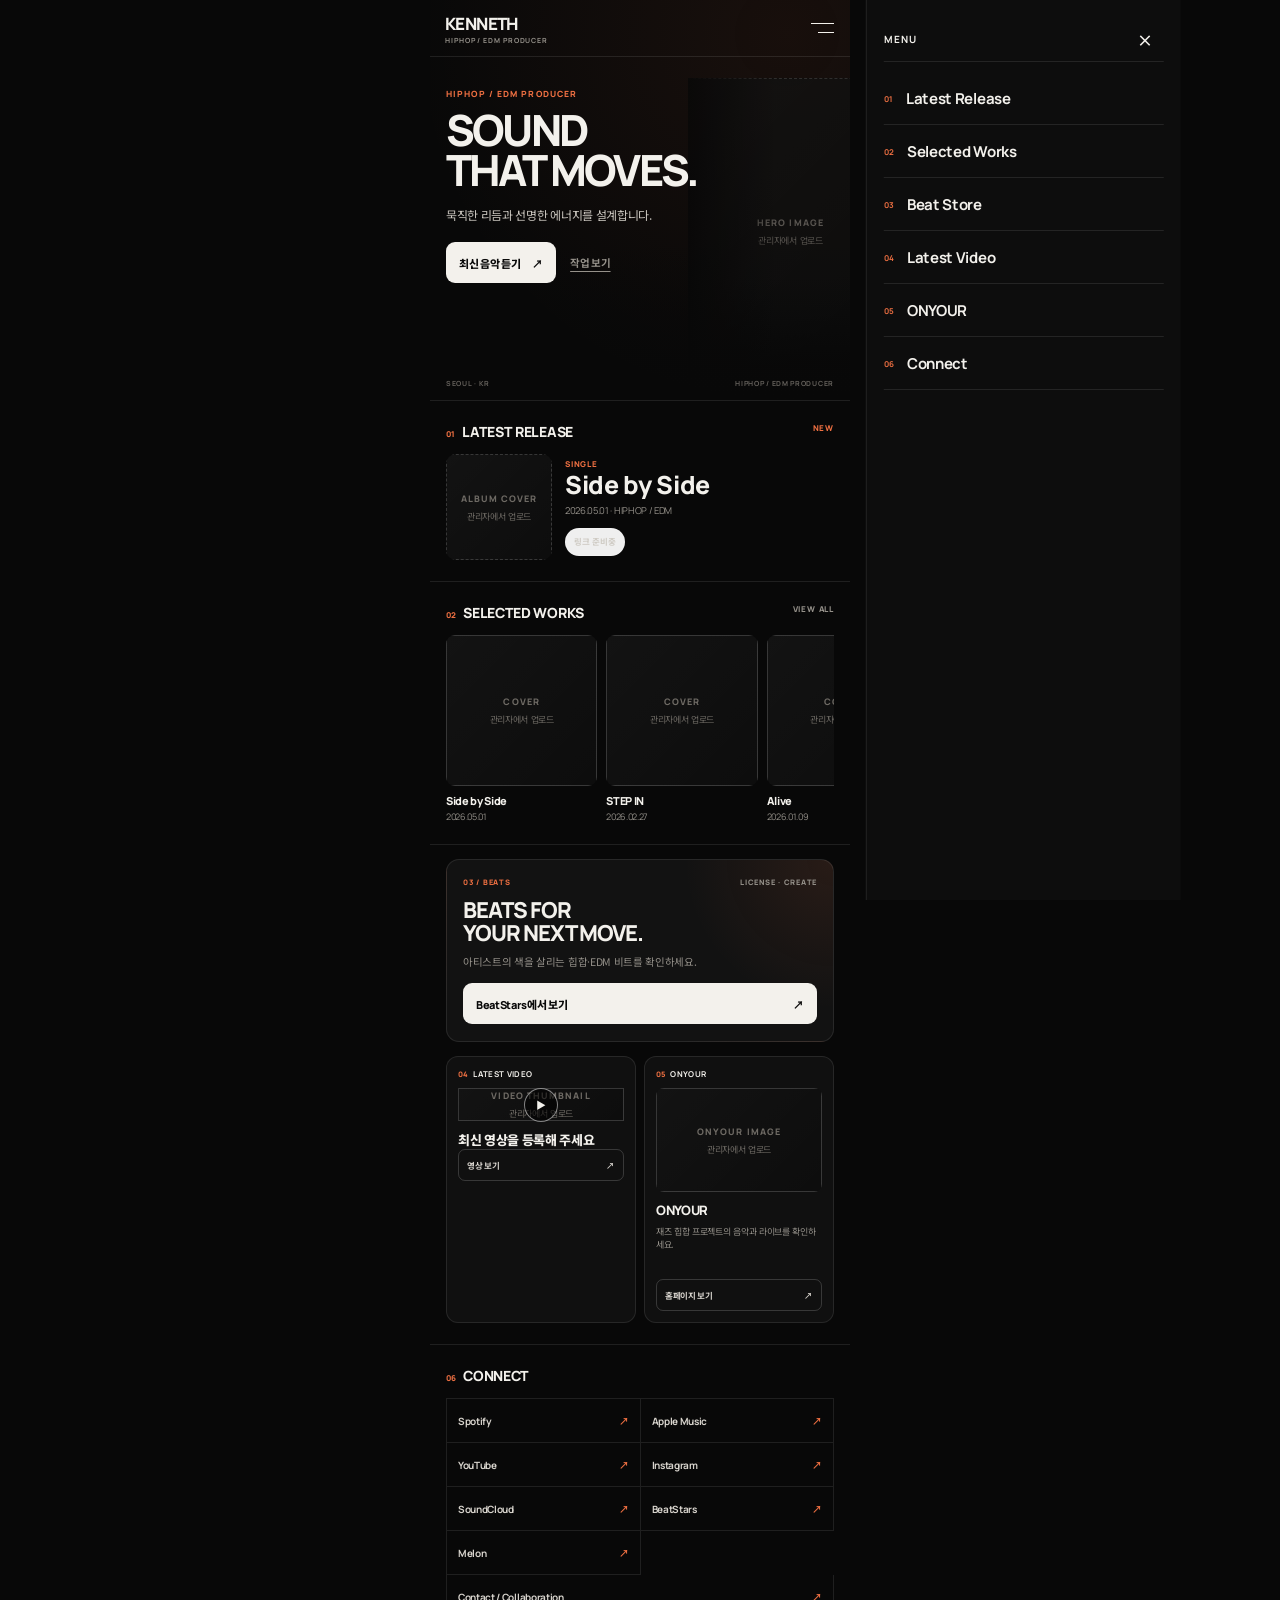
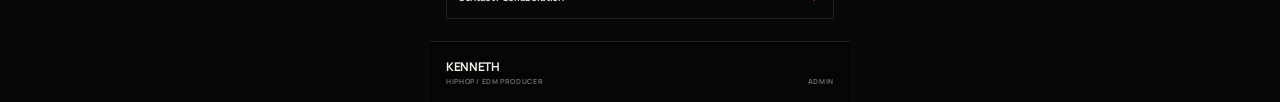
==== commit b026785f: "gd" ====
--- a/index.html
+++ b/index.html
@@ -3,124 +3,174 @@
 <head>
   <meta charset="utf-8" />
   <meta name="viewport" content="width=device-width, initial-scale=1, viewport-fit=cover" />
-  <meta name="theme-color" content="#111111" />
+  <meta name="theme-color" content="#080808" />
   <title>KENNETH | Hiphop / EDM Producer</title>
-  <meta name="description" content="힙합과 EDM의 경계를 넘나드는 프로듀서 Kenneth의 모바일 홈페이지" />
-  <link rel="icon" type="image/png" href="assets/kenneth-logo-square.png" />
-  <link rel="preconnect" href="https://fonts.googleapis.com">
-  <link rel="preconnect" href="https://fonts.gstatic.com" crossorigin>
-  <link href="https://fonts.googleapis.com/css2?family=Noto+Sans+KR:wght@400;500;700;800;900&display=swap" rel="stylesheet">
-  <link rel="stylesheet" href="style.css" />
+  <meta
+    name="description"
+    content="힙합과 EDM의 경계를 넘나드는 프로듀서 KENNETH의 공식 홈페이지"
+  />
+  <link rel="preconnect" href="https://fonts.googleapis.com" />
+  <link rel="preconnect" href="https://fonts.gstatic.com" crossorigin />
+  <link
+    href="https://fonts.googleapis.com/css2?family=Manrope:wght@500;600;700;800&family=Noto+Sans+KR:wght@400;500;600;700;800&display=swap"
+    rel="stylesheet"
+  />
+  <link rel="stylesheet" href="/style.css" />
 </head>
 <body>
-  <div class="app-shell">
+  <div class="page-shell">
     <header class="site-header">
-      <a class="site-brand" href="#top" aria-label="맨 위로 이동">
-        <img src="assets/kenneth-logo-horizontal.jpg" alt="KENNETH" />
+      <a class="brand" href="#top" aria-label="맨 위로 이동">
+        <strong id="headerName">KENNETH</strong>
+        <span>HIPHOP / EDM PRODUCER</span>
       </a>
-      <button class="menu-button" id="menuButton" type="button" aria-label="메뉴 열기" aria-expanded="false">
-        <span></span><span></span><span></span>
+
+      <button
+        class="menu-button"
+        id="menuButton"
+        type="button"
+        aria-label="메뉴 열기"
+        aria-expanded="false"
+      >
+        <i></i><i></i>
       </button>
     </header>
 
-    <aside class="mobile-drawer" id="mobileDrawer" aria-hidden="true">
+    <aside class="drawer" id="drawer" aria-hidden="true">
       <div class="drawer-head">
         <strong>MENU</strong>
-        <button class="drawer-close" id="drawerClose" type="button" aria-label="메뉴 닫기">×</button>
+        <button id="drawerClose" type="button" aria-label="메뉴 닫기">×</button>
       </div>
+
       <nav class="drawer-nav">
-        <a href="#latestRelease">Latest Release</a>
-        <a href="#selectedWorks">Selected Works</a>
-        <a href="#beatsSection">Beats</a>
-        <a href="#latestVideo">Latest Video</a>
-        <a href="#onyourSection">ONYOUR</a>
-        <a href="#listenLinks">Links</a>
+        <a href="#latestRelease"><b>01</b><span>Latest Release</span></a>
+        <a href="#selectedWorks"><b>02</b><span>Selected Works</span></a>
+        <a href="#beatStore"><b>03</b><span>Beat Store</span></a>
+        <a href="#latestVideo"><b>04</b><span>Latest Video</span></a>
+        <a href="#onyour"><b>05</b><span>ONYOUR</span></a>
+        <a href="#connect"><b>06</b><span>Connect</span></a>
       </nav>
     </aside>
     <div class="drawer-backdrop" id="drawerBackdrop" hidden></div>
 
     <main id="top">
-      <section class="hero-section section-card hero-card">
+      <section class="hero">
         <div class="hero-copy">
-          <p class="eyebrow">HIPHOP / EDM PRODUCER</p>
-          <h1>SOUND THAT<br />MOVES BOTH.</h1>
-          <p class="hero-description">사운드로 감정과 에너지를 설계합니다.<br />힙합과 EDM의 경계를 넘나드는 프로듀서, KENNETH.</p>
+          <p class="eyebrow" id="heroEyebrow">HIPHOP / EDM PRODUCER</p>
+          <h1 id="heroTitle">SOUND<br />THAT MOVES.</h1>
+          <p class="hero-description" id="heroDescription">
+            묵직한 리듬과 선명한 에너지를 설계합니다.
+          </p>
+
           <div class="hero-actions">
-            <a class="primary-button" id="heroListenButton" href="#latestRelease">최신 음악 듣기</a>
-            <a class="secondary-button" href="#selectedWorks">전체 작업 보기</a>
+            <a class="button button-light" id="heroListenLink" href="#latestRelease">
+              최신 음악 듣기 <span>↗</span>
+            </a>
+            <a class="button-link" href="#selectedWorks">작업 보기</a>
           </div>
         </div>
-        <div class="hero-visual">
-          <img src="assets/alive.jpg" alt="Alive cover art" />
+
+        <div class="hero-image-slot" id="heroImageSlot">
+          <div class="image-placeholder">
+            <span>HERO IMAGE</span>
+            <small>관리자에서 업로드</small>
+          </div>
+        </div>
+
+        <div class="hero-foot">
+          <span>SEOUL · KR</span>
+          <span id="heroRole">HIPHOP / EDM PRODUCER</span>
         </div>
       </section>
 
-      <section class="section-card release-card" id="latestRelease">
-        <div class="section-topline">
-          <span>LATEST RELEASE</span>
+      <section class="section" id="latestRelease">
+        <div class="section-head">
+          <div>
+            <span class="section-index">01</span>
+            <h2>LATEST RELEASE</h2>
+          </div>
+          <span class="accent-label">NEW</span>
         </div>
-        <div class="latest-release-wrap" id="latestReleaseWrap"></div>
+
+        <div id="latestReleaseContent" class="latest-release"></div>
       </section>
 
-      <section class="works-section" id="selectedWorks">
-        <div class="section-heading-row">
-          <h2>SELECTED WORKS</h2>
-          <button class="text-link-button" id="viewAllWorksButton" type="button">VIEW ALL</button>
+      <section class="section" id="selectedWorks">
+        <div class="section-head">
+          <div>
+            <span class="section-index">02</span>
+            <h2>SELECTED WORKS</h2>
+          </div>
+          <button class="head-action" id="toggleWorksButton" type="button">VIEW ALL</button>
         </div>
-        <div class="works-grid" id="worksGrid"></div>
+
+        <div class="works-rail" id="worksRail"></div>
       </section>
 
-      <section class="beats-banner" id="beatsSection">
-        <div class="beats-badge">BEATS</div>
-        <div class="beats-copy">
-          <h2>HIGH QUALITY. READY TO CREATE.</h2>
-          <p>프로페셔널한 사운드의 비트를 탐색하고 구매하세요.</p>
+      <section class="beat-store" id="beatStore">
+        <div class="beat-meta">
+          <span>03 / BEATS</span>
+          <span>LICENSE · CREATE</span>
         </div>
-        <a class="beats-button" id="beatstarsButton" href="#">BeatStars에서 비트 보기</a>
+        <h2>BEATS FOR<br />YOUR NEXT MOVE.</h2>
+        <p>아티스트의 색을 살리는 힙합·EDM 비트를 확인하세요.</p>
+        <a class="button button-light is-full" id="beatstarsButton" href="#">
+          BeatStars에서 보기 <span>↗</span>
+        </a>
       </section>
 
-      <section class="bottom-grid">
-        <section class="section-card video-card" id="latestVideo">
-          <div class="section-topline">
-            <span>LATEST VIDEO</span>
+      <section class="split-section">
+        <article class="compact-card" id="latestVideo">
+          <div class="card-head">
+            <span>04</span>
+            <strong>LATEST VIDEO</strong>
           </div>
-          <div class="video-thumb-wrap" id="videoThumbWrap"></div>
-          <div class="video-footer">
-            <p id="videoTitleText"></p>
-            <a class="secondary-button compact" id="videoLinkButton" href="#" target="_blank" rel="noreferrer">뮤직비디오 보기</a>
+
+          <div id="videoContent"></div>
+        </article>
+
+        <article class="compact-card" id="onyour">
+          <div class="card-head">
+            <span>05</span>
+            <strong>ONYOUR</strong>
           </div>
-        </section>
 
-        <section class="section-card onyour-card" id="onyourSection">
-          <div class="section-topline">
-            <span>ONYOUR</span>
+          <div class="onyour-visual" id="onyourImageSlot">
+            <div class="image-placeholder is-small">
+              <span>ONYOUR IMAGE</span>
+            </div>
           </div>
-          <div class="onyour-mark">ONYOUR</div>
-          <p>음악과 라이프스타일을 연결하는 크리에이티브 프로젝트, ONYOUR.</p>
-          <a class="secondary-button compact" id="onyourLinkButton" href="#" target="_blank" rel="noreferrer">ONYOUR 홈페이지 보기</a>
-        </section>
+
+          <h3 id="onyourTitle">ONYOUR</h3>
+          <p id="onyourDescription">재즈 힙합 프로젝트의 음악과 라이브를 확인하세요.</p>
+          <a class="line-button" id="onyourButton" href="#" target="_blank" rel="noreferrer">
+            홈페이지 보기 <span>↗</span>
+          </a>
+        </article>
       </section>
 
-      <section class="listen-links" id="listenLinks">
-        <a class="listen-link" id="soundcloudLink" href="#" target="_blank" rel="noreferrer">SoundCloud</a>
-        <a class="listen-link" id="beatstarsLink" href="#" target="_blank" rel="noreferrer">BeatStars</a>
-        <a class="listen-link" id="spotifyLink" href="#" target="_blank" rel="noreferrer">Spotify</a>
-        <a class="listen-link" id="appleMusicLink" href="#" target="_blank" rel="noreferrer">Apple Music</a>
-        <a class="listen-link" id="youtubeLink" href="#" target="_blank" rel="noreferrer">YouTube</a>
-        <a class="listen-link" id="instagramLink" href="#" target="_blank" rel="noreferrer">Instagram</a>
-        <a class="listen-link" id="contactLink" href="#">Contact</a>
+      <section class="section connect-section" id="connect">
+        <div class="section-head">
+          <div>
+            <span class="section-index">06</span>
+            <h2>CONNECT</h2>
+          </div>
+        </div>
+
+        <div class="link-grid" id="linkGrid"></div>
       </section>
     </main>
 
     <footer class="site-footer">
-      <div class="footer-brand">
-        <img src="assets/kenneth-logo-horizontal.jpg" alt="KENNETH" />
+      <div>
+        <strong id="footerName">KENNETH</strong>
+        <span>HIPHOP / EDM PRODUCER</span>
       </div>
-      <p>© 2026 KENNETH. All rights reserved.</p>
+      <a href="/admin/" class="admin-link">ADMIN</a>
     </footer>
   </div>
 
   <div class="toast" id="toast" role="status" aria-live="polite"></div>
-  <script src="script.js"></script>
+  <script src="/script.js"></script>
 </body>
 </html>
--- a/style.css
+++ b/style.css
@@ -1,231 +1,802 @@
 :root {
-  --bg: #ece8e1;
-  --surface: rgba(255,255,255,0.5);
-  --surface-strong: #f8f6f1;
-  --line: rgba(27, 24, 19, 0.12);
-  --text: #171512;
-  --muted: #615b53;
-  --accent: #e36a2d;
-  --dark: #111111;
-  --radius-xl: 26px;
-  --radius-lg: 22px;
-  --radius-md: 18px;
-  --shadow: 0 14px 40px rgba(17,17,17,0.08);
-}
-
-* { box-sizing: border-box; }
-html { scroll-behavior: smooth; }
+  --page: #080808;
+  --surface: #101010;
+  --surface-soft: #151515;
+  --text: #f3f1ec;
+  --muted: #95918a;
+  --line: rgba(255, 255, 255, 0.095);
+  --line-strong: rgba(255, 255, 255, 0.17);
+  --accent: #ef7042;
+  --page-width: 420px;
+  --radius: 13px;
+}
+
+* {
+  box-sizing: border-box;
+}
+
+html {
+  scroll-behavior: smooth;
+  background: var(--page);
+}
+
 body {
   margin: 0;
-  background: linear-gradient(180deg, #f2efe9 0%, #ebe6df 100%);
+  min-width: 320px;
+  background: var(--page);
   color: var(--text);
-  font-family: "Noto Sans KR", -apple-system, BlinkMacSystemFont, system-ui, sans-serif;
-}
-img { max-width: 100%; display: block; }
-a { color: inherit; text-decoration: none; }
-button { font: inherit; color: inherit; }
-
-.app-shell {
-  width: min(100%, 480px);
+  font-family: "Manrope", "Noto Sans KR", sans-serif;
+  letter-spacing: -0.02em;
+  -webkit-font-smoothing: antialiased;
+}
+
+body.is-locked {
+  overflow: hidden;
+}
+
+img {
+  display: block;
+  width: 100%;
+}
+
+a {
+  color: inherit;
+  text-decoration: none;
+}
+
+button,
+input,
+textarea,
+select {
+  font: inherit;
+}
+
+button,
+a {
+  -webkit-tap-highlight-color: transparent;
+}
+
+button {
+  color: inherit;
+}
+
+[hidden] {
+  display: none !important;
+}
+
+.page-shell {
+  width: min(100%, var(--page-width));
+  min-height: 100vh;
   margin: 0 auto;
-  min-height: 100vh;
-  padding: max(12px, env(safe-area-inset-top)) 14px calc(18px + env(safe-area-inset-bottom));
+  overflow: hidden;
+  background:
+    radial-gradient(circle at 85% 2%, rgba(239, 112, 66, 0.07), transparent 22%),
+    var(--page);
 }
 
 .site-header {
-  position: sticky;
+  height: calc(57px + env(safe-area-inset-top));
+  padding:
+    calc(8px + env(safe-area-inset-top))
+    15px
+    7px;
+  display: flex;
+  align-items: center;
+  justify-content: space-between;
+  border-bottom: 1px solid var(--line);
+}
+
+.brand {
+  display: grid;
+  gap: 1px;
+}
+
+.brand strong {
+  font-size: 17px;
+  font-weight: 800;
+  letter-spacing: -0.035em;
+}
+
+.brand span {
+  color: var(--muted);
+  font-size: 7px;
+  font-weight: 700;
+  letter-spacing: 0.13em;
+}
+
+.menu-button {
+  position: relative;
+  width: 35px;
+  height: 35px;
+  padding: 0;
+  border: 0;
+  background: transparent;
+  cursor: pointer;
+}
+
+.menu-button i {
+  position: absolute;
+  right: 1px;
+  width: 23px;
+  height: 1px;
+  background: var(--text);
+}
+
+.menu-button i:first-child {
+  top: 12px;
+}
+
+.menu-button i:last-child {
+  top: 21px;
+  width: 16px;
+}
+
+.drawer {
+  position: fixed;
   top: 0;
-  z-index: 40;
+  right: max(calc(50% - var(--page-width) / 2), 0px);
+  z-index: 80;
+  width: min(82vw, 315px);
+  height: 100dvh;
+  padding:
+    calc(16px + env(safe-area-inset-top))
+    17px
+    calc(20px + env(safe-area-inset-bottom));
+  border-left: 1px solid var(--line);
+  background: #0d0d0d;
+  transform: translateX(105%);
+  transition: transform 200ms ease;
+}
+
+.drawer.is-open {
+  transform: translateX(0);
+}
+
+.drawer-head {
+  height: 46px;
   display: flex;
   align-items: center;
   justify-content: space-between;
-  padding: 14px 14px;
+  border-bottom: 1px solid var(--line);
+  font-size: 10px;
+  letter-spacing: 0.12em;
+}
+
+.drawer-head button {
+  width: 38px;
+  height: 38px;
+  padding: 0;
+  border: 0;
+  background: transparent;
+  font-size: 29px;
+  font-weight: 300;
+}
+
+.drawer-nav {
+  display: grid;
+  margin-top: 10px;
+}
+
+.drawer-nav a {
+  min-height: 53px;
+  display: flex;
+  align-items: center;
+  gap: 12px;
+  border-bottom: 1px solid var(--line);
+  font-size: 15px;
+  font-weight: 700;
+}
+
+.drawer-nav b {
+  color: var(--accent);
+  font-size: 8px;
+  letter-spacing: 0.08em;
+}
+
+.drawer-backdrop {
+  position: fixed;
+  inset: 0;
+  z-index: 70;
+  background: rgba(0, 0, 0, 0.75);
+  backdrop-filter: blur(4px);
+}
+
+.hero {
+  position: relative;
+  min-height: 344px;
+  padding: 31px 16px 17px;
+  overflow: hidden;
+  border-bottom: 1px solid var(--line);
+  isolation: isolate;
+}
+
+.hero::after {
+  content: "";
+  position: absolute;
+  inset: auto 0 0;
+  z-index: -1;
+  height: 46%;
+  background: linear-gradient(transparent, var(--page));
+}
+
+.hero-copy {
+  position: relative;
+  z-index: 5;
+  width: 74%;
+}
+
+.eyebrow {
+  margin: 0 0 10px;
+  color: var(--accent);
+  font-size: 8.5px;
+  font-weight: 800;
+  letter-spacing: 0.13em;
+}
+
+.hero h1 {
+  margin: 0;
+  font-size: clamp(35px, 10.5vw, 43px);
+  font-weight: 800;
+  line-height: 0.94;
+  letter-spacing: -0.065em;
+}
+
+.hero-description {
+  max-width: 245px;
+  margin: 15px 0 0;
+  color: #cbc7c0;
+  font-family: "Noto Sans KR", sans-serif;
+  font-size: 12px;
+  line-height: 1.55;
+}
+
+.hero-actions {
+  display: flex;
+  align-items: center;
+  gap: 14px;
+  margin-top: 18px;
+}
+
+.button {
+  min-height: 41px;
+  padding: 0 13px;
+  border-radius: 9px;
+  display: inline-flex;
+  align-items: center;
+  justify-content: space-between;
+  gap: 12px;
+  font-size: 11px;
+  font-weight: 800;
+}
+
+.button-light {
+  background: var(--text);
+  color: #090909;
+}
+
+.button-link {
+  color: var(--muted);
+  font-size: 10.5px;
+  font-weight: 700;
+  text-decoration: underline;
+  text-underline-offset: 4px;
+}
+
+.hero-image-slot {
+  position: absolute;
+  top: 21px;
+  right: -43px;
+  z-index: 1;
+  width: 205px;
+  height: 306px;
+  overflow: hidden;
+  opacity: 0.78;
+}
+
+.hero-image-slot::after {
+  content: "";
+  position: absolute;
+  inset: 0;
+  background:
+    linear-gradient(to right, var(--page), transparent 43%),
+    linear-gradient(to bottom, transparent 65%, var(--page));
+}
+
+.hero-image-slot img {
+  height: 100%;
+  object-fit: cover;
+  filter: saturate(0.88) contrast(1.05);
+}
+
+.image-placeholder {
+  width: 100%;
+  height: 100%;
+  border: 1px dashed var(--line-strong);
+  display: grid;
+  place-content: center;
+  gap: 5px;
+  background:
+    linear-gradient(135deg, rgba(255, 255, 255, 0.025), transparent),
+    #0d0d0d;
+  color: #6e6a64;
+  text-align: center;
+}
+
+.image-placeholder span {
+  font-size: 9px;
+  font-weight: 800;
+  letter-spacing: 0.12em;
+}
+
+.image-placeholder small {
+  font-family: "Noto Sans KR", sans-serif;
+  font-size: 9px;
+}
+
+.image-placeholder.is-small {
+  border-style: solid;
+}
+
+.hero-foot {
+  position: absolute;
+  right: 16px;
+  bottom: 12px;
+  left: 16px;
+  z-index: 5;
+  display: flex;
+  justify-content: space-between;
+  color: #65615c;
+  font-size: 7px;
+  font-weight: 700;
+  letter-spacing: 0.1em;
+}
+
+.section {
+  padding: 21px 16px;
+  border-bottom: 1px solid var(--line);
+}
+
+.section-head {
+  display: flex;
+  align-items: flex-start;
+  justify-content: space-between;
+  margin-bottom: 13px;
+}
+
+.section-head > div {
+  display: flex;
+  align-items: baseline;
+  gap: 8px;
+}
+
+.section-index {
+  color: var(--accent);
+  font-size: 8px;
+  font-weight: 800;
+}
+
+.section h2 {
+  margin: 0;
+  font-size: 14px;
+  font-weight: 800;
+}
+
+.accent-label,
+.head-action {
+  padding: 0;
+  border: 0;
+  background: transparent;
+  color: var(--accent);
+  font-size: 8px;
+  font-weight: 800;
+  letter-spacing: 0.1em;
+}
+
+.head-action {
+  color: var(--muted);
+  cursor: pointer;
+}
+
+.latest-release {
+  display: grid;
+  grid-template-columns: 106px minmax(0, 1fr);
+  gap: 13px;
+  align-items: center;
+}
+
+.release-cover,
+.work-cover {
+  position: relative;
+  overflow: hidden;
+  background: var(--surface);
+}
+
+.release-cover {
+  width: 106px;
+  aspect-ratio: 1;
+  border-radius: 10px;
+}
+
+.release-cover img,
+.work-cover img {
+  height: 100%;
+  object-fit: cover;
+}
+
+.release-copy {
+  min-width: 0;
+}
+
+.release-type {
+  margin: 0 0 3px;
+  color: var(--accent);
+  font-size: 8px;
+  font-weight: 800;
+  letter-spacing: 0.1em;
+}
+
+.release-copy h3 {
+  margin: 0;
+  overflow: hidden;
+  font-size: 25px;
+  font-weight: 800;
+  line-height: 1.05;
+  text-overflow: ellipsis;
+  white-space: nowrap;
+}
+
+.release-meta {
+  margin: 5px 0 0;
+  color: var(--muted);
+  font-size: 9.5px;
+}
+
+.release-links {
+  display: flex;
+  flex-wrap: wrap;
+  gap: 5px;
+  margin-top: 11px;
+}
+
+.pill {
+  min-height: 28px;
+  padding: 0 8px;
+  border: 1px solid var(--line-strong);
+  border-radius: 999px;
+  display: inline-flex;
+  align-items: center;
+  color: #cfcbc4;
+  font-size: 8.5px;
+  font-weight: 700;
+}
+
+.pill.is-primary {
+  border-color: transparent;
+  background: var(--text);
+  color: #080808;
+}
+
+.works-rail {
+  display: grid;
+  grid-auto-flow: column;
+  grid-auto-columns: 39%;
+  gap: 9px;
+  overflow-x: auto;
+  scroll-snap-type: inline mandatory;
+  scrollbar-width: none;
+}
+
+.works-rail::-webkit-scrollbar {
+  display: none;
+}
+
+.works-rail.is-expanded {
+  grid-auto-flow: row;
+  grid-template-columns: repeat(2, minmax(0, 1fr));
+  grid-auto-columns: auto;
+  overflow: visible;
+}
+
+.work-card {
+  min-width: 0;
+  scroll-snap-align: start;
+}
+
+.work-cover {
+  aspect-ratio: 1;
+  border-radius: 9px;
+}
+
+.work-card h3 {
+  margin: 7px 0 0;
+  overflow: hidden;
+  font-size: 11px;
+  font-weight: 800;
+  text-overflow: ellipsis;
+  white-space: nowrap;
+}
+
+.work-card p {
+  margin: 2px 0 0;
+  color: var(--muted);
+  font-size: 9px;
+}
+
+.beat-store {
+  margin: 14px 16px;
+  padding: 17px 16px;
   border: 1px solid var(--line);
-  border-radius: 24px;
-  background: rgba(242, 239, 233, 0.78);
-  backdrop-filter: blur(18px);
-  -webkit-backdrop-filter: blur(18px);
-  box-shadow: 0 8px 24px rgba(17,17,17,0.05);
-}
-
-.site-brand img { width: 138px; height: auto; mix-blend-mode: multiply; }
-
-.menu-button {
-  width: 44px; height: 44px; border: 0; border-radius: 14px;
-  background: transparent; display: grid; place-items: center; padding: 0; cursor: pointer;
-}
-.menu-button span {
-  display: block; width: 22px; height: 2px; background: var(--text); border-radius: 999px; margin: 3px 0;
-}
-
-.mobile-drawer {
-  position: fixed; top: 10px; right: 10px; z-index: 60; width: min(84vw, 310px); height: calc(100dvh - 20px);
-  border-radius: 26px; background: #fbf7f2; border: 1px solid var(--line); box-shadow: 0 24px 50px rgba(17,17,17,0.14);
-  padding: 20px; transform: translateX(110%); transition: transform 220ms ease;
-}
-.mobile-drawer.is-open { transform: translateX(0); }
-.drawer-head { display: flex; align-items: center; justify-content: space-between; margin-bottom: 18px; }
-.drawer-head strong { font-size: 15px; letter-spacing: 0.08em; }
-.drawer-close { border: 0; background: transparent; font-size: 32px; line-height: 1; cursor: pointer; }
-.drawer-nav { display: grid; gap: 10px; }
-.drawer-nav a {
-  padding: 14px 16px; border-radius: 16px; background: #fff; border: 1px solid var(--line); font-weight: 700;
-}
-.drawer-backdrop { position: fixed; inset: 0; background: rgba(17,17,17,0.35); z-index: 55; }
-
-main { display: grid; gap: 14px; margin-top: 14px; }
-.section-card {
-  background: rgba(250, 248, 244, 0.85);
+  border-radius: var(--radius);
+  background:
+    radial-gradient(circle at 100% 0%, rgba(239, 112, 66, 0.1), transparent 35%),
+    #121212;
+}
+
+.beat-meta {
+  display: flex;
+  justify-content: space-between;
+  color: var(--muted);
+  font-size: 7.5px;
+  font-weight: 800;
+  letter-spacing: 0.1em;
+}
+
+.beat-meta span:first-child {
+  color: var(--accent);
+}
+
+.beat-store h2 {
+  margin: 12px 0 0;
+  font-size: 22px;
+  font-weight: 800;
+  line-height: 1.03;
+  letter-spacing: -0.045em;
+}
+
+.beat-store p {
+  margin: 9px 0 0;
+  color: var(--muted);
+  font-family: "Noto Sans KR", sans-serif;
+  font-size: 10.5px;
+  line-height: 1.5;
+}
+
+.button.is-full {
+  width: 100%;
+  margin-top: 14px;
+}
+
+.split-section {
+  padding: 0 16px 21px;
+  display: grid;
+  grid-template-columns: 1fr 1fr;
+  gap: 8px;
+  border-bottom: 1px solid var(--line);
+}
+
+.compact-card {
+  min-width: 0;
+  padding: 11px;
   border: 1px solid var(--line);
-  border-radius: var(--radius-xl);
-  box-shadow: var(--shadow);
-}
-.hero-card {
-  padding: 18px 18px 0;
-  overflow: hidden;
-}
-.eyebrow {
-  margin: 0 0 10px; color: var(--accent); font-size: 13px; font-weight: 800; letter-spacing: 0.03em;
-}
-.hero-copy h1 {
-  margin: 0; font-size: clamp(30px, 9vw, 58px); line-height: 0.95; letter-spacing: -0.05em;
-  font-family: Georgia, "Times New Roman", serif;
-}
-.hero-description {
-  margin: 16px 0 0; color: var(--muted); font-size: 16px; line-height: 1.55;
-}
-.hero-actions {
-  display: flex; gap: 10px; flex-wrap: wrap; margin: 22px 0 12px;
-}
-.primary-button, .secondary-button, .beats-button, .compact, .platform-pill, .text-link-button {
-  appearance: none; border: 0; cursor: pointer;
-}
-.primary-button, .secondary-button, .beats-button, .compact {
-  min-height: 48px; padding: 0 18px; border-radius: 14px; display: inline-flex; align-items: center; justify-content: center; font-weight: 800;
-}
-.primary-button {
-  background: var(--dark); color: #fff;
-}
-.secondary-button {
-  border: 1px solid var(--line); background: #fff;
-}
-.secondary-button.compact {
-  min-height: 44px; width: 100%;
-}
-.hero-visual {
-  display: flex; justify-content: flex-end; margin-top: 12px;
-}
-.hero-visual img {
-  width: min(77vw, 310px); aspect-ratio: 1 / 1.1; object-fit: cover; object-position: center; border-radius: 0;
-  filter: drop-shadow(0 26px 38px rgba(17,17,17,0.18));
-}
-.section-topline {
-  padding: 16px 18px 0;
-}
-.section-topline span {
-  font-size: 13px; font-weight: 800; letter-spacing: 0.04em;
-}
-.latest-release-wrap {
-  padding: 16px 18px 18px; display: grid; gap: 14px;
-}
-.release-art {
-  width: 100%; aspect-ratio: 1; object-fit: cover; border-radius: 18px;
-}
-.release-copy { display: grid; gap: 10px; }
-.release-tag { color: var(--accent); font-size: 13px; font-weight: 800; }
-.release-title {
-  margin: 0; font-size: clamp(34px, 10vw, 52px); line-height: 0.92; letter-spacing: -0.05em; font-family: Georgia, serif;
-}
-.release-meta { color: var(--muted); font-size: 15px; }
-.platform-pills {
-  display: flex; gap: 8px; flex-wrap: wrap;
-}
-.platform-pill {
-  border-radius: 12px; border: 1px solid rgba(17,17,17,0.16); background: #fff; min-height: 44px; padding: 0 14px; display: inline-flex; align-items: center; justify-content: center; font-weight: 700;
-}
-.platform-pill.is-dark { background: #111; color: #fff; border-color: #111; }
-
-.works-section {
-  padding-top: 4px;
-}
-.section-heading-row {
-  display: flex; align-items: center; justify-content: space-between; padding: 0 2px 0 0;
-}
-.section-heading-row h2 {
-  margin: 0 0 0 2px; font-size: 28px; letter-spacing: -0.03em;
-}
-.text-link-button {
-  background: transparent; font-weight: 800; color: var(--text);
-}
-.works-grid {
-  display: grid; grid-template-columns: repeat(2, minmax(0,1fr)); gap: 12px; margin-top: 14px;
-}
-.work-card {
-  border-radius: 18px; overflow: hidden; background: transparent;
-}
-.work-card img {
-  width: 100%; aspect-ratio: 1; object-fit: cover; border-radius: 18px; box-shadow: var(--shadow);
-}
-.work-copy { padding: 8px 2px 0; }
-.work-title { margin: 0; font-size: 16px; font-weight: 800; }
-.work-year { margin-top: 3px; color: var(--muted); font-size: 14px; }
-
-.beats-banner {
-  position: relative; overflow: hidden; display: grid; gap: 10px; padding: 18px; color: #fff; border-radius: var(--radius-xl);
-  background: linear-gradient(135deg, #0d0d0d 0%, #171717 60%, #202020 100%);
-}
-.beats-banner::after {
-  content: ""; position: absolute; inset: 0; background: radial-gradient(circle at 90% 35%, rgba(255,255,255,0.08), transparent 28%);
-}
-.beats-banner > * { position: relative; z-index: 1; }
-.beats-badge { font-size: 13px; font-weight: 800; opacity: 0.92; }
-.beats-copy h2 { margin: 0; font-size: 30px; line-height: 1.05; font-family: Georgia, serif; }
-.beats-copy p { margin: 8px 0 0; color: rgba(255,255,255,0.76); font-size: 15px; }
-.beats-button { background: #fff; color: #111; width: 100%; }
-
-.bottom-grid { display: grid; gap: 14px; }
-.video-card, .onyour-card { padding-bottom: 16px; }
-.video-thumb-wrap { padding: 14px 18px 0; }
-.video-thumbnail {
-  position: relative; overflow: hidden; border-radius: 18px; aspect-ratio: 16/9; background: #cfc8bf;
-}
-.video-thumbnail img { width: 100%; height: 100%; object-fit: cover; }
-.play-badge {
-  position: absolute; inset: 50% auto auto 50%; transform: translate(-50%, -50%); width: 70px; height: 70px; border-radius: 50%;
-  background: rgba(17,17,17,0.72); display: grid; place-items: center; color: white; font-size: 26px;
-}
-.video-footer { padding: 12px 18px 0; display: grid; gap: 12px; }
-.video-footer p { margin: 0; font-weight: 700; line-height: 1.45; }
-
-.onyour-card { padding-left: 18px; padding-right: 18px; }
-.onyour-mark {
-  margin-top: 16px; font-size: clamp(24px, 7vw, 42px); font-weight: 900; letter-spacing: 0.04em;
-}
-.onyour-card p { color: var(--muted); font-size: 15px; line-height: 1.5; }
-
-.listen-links {
-  display: grid; grid-template-columns: repeat(2, minmax(0,1fr)); gap: 10px;
-}
-.listen-link {
-  min-height: 48px; border: 1px solid var(--line); border-radius: 14px; background: rgba(255,255,255,0.65);
-  display: flex; align-items: center; justify-content: center; padding: 0 10px; font-weight: 700;
+  border-radius: 12px;
+  background: var(--surface);
+}
+
+.card-head {
+  display: flex;
+  align-items: center;
+  gap: 6px;
+  margin-bottom: 9px;
+}
+
+.card-head span {
+  color: var(--accent);
+  font-size: 7.5px;
+  font-weight: 800;
+}
+
+.card-head strong {
+  font-size: 8px;
+  letter-spacing: 0.04em;
+}
+
+.video-thumb,
+.onyour-visual {
+  position: relative;
+  overflow: hidden;
+  aspect-ratio: 16 / 10;
+  border-radius: 8px;
+  background: #0d0d0d;
+}
+
+.video-thumb img,
+.onyour-visual img {
+  height: 100%;
+  object-fit: cover;
+}
+
+.video-thumb img {
+  filter: brightness(0.76);
+}
+
+.play-button {
+  position: absolute;
+  top: 50%;
+  left: 50%;
+  width: 34px;
+  height: 34px;
+  border: 1px solid rgba(255, 255, 255, 0.5);
+  border-radius: 50%;
+  display: grid;
+  place-items: center;
+  transform: translate(-50%, -50%);
+  background: rgba(0, 0, 0, 0.56);
+  font-size: 10px;
+}
+
+.compact-card h3 {
+  margin: 9px 0 0;
+  overflow: hidden;
+  font-size: 13px;
+  font-weight: 800;
+  text-overflow: ellipsis;
+  white-space: nowrap;
+}
+
+.compact-card p {
+  min-height: 45px;
+  margin: 6px 0 9px;
+  overflow: hidden;
+  color: var(--muted);
+  font-family: "Noto Sans KR", sans-serif;
+  font-size: 9px;
+  line-height: 1.45;
+  display: -webkit-box;
+  line-clamp: 3;
+  -webkit-line-clamp: 3;
+  -webkit-box-orient: vertical;
+}
+
+.line-button {
+  min-height: 32px;
+  padding: 0 8px;
+  border: 1px solid var(--line-strong);
+  border-radius: 7px;
+  display: flex;
+  align-items: center;
+  justify-content: space-between;
+  color: #d5d1cb;
+  font-size: 8.5px;
+  font-weight: 700;
+}
+
+.connect-section {
+  padding-bottom: 22px;
+}
+
+.link-grid {
+  display: grid;
+  grid-template-columns: 1fr 1fr;
+  border-top: 1px solid var(--line);
+  border-left: 1px solid var(--line);
+}
+
+.link-item {
+  min-height: 44px;
+  padding: 0 11px;
+  border-right: 1px solid var(--line);
+  border-bottom: 1px solid var(--line);
+  display: flex;
+  align-items: center;
+  justify-content: space-between;
+  color: #d7d3cc;
+  font-size: 10px;
+  font-weight: 700;
+}
+
+.link-item span:last-child {
+  color: var(--accent);
+}
+
+.link-item.is-wide {
+  grid-column: 1 / -1;
+}
+
+.empty-state {
+  padding: 25px 12px;
+  border: 1px dashed var(--line-strong);
+  color: var(--muted);
+  font-family: "Noto Sans KR", sans-serif;
+  font-size: 11px;
+  text-align: center;
 }
 
 .site-footer {
-  margin-top: 14px; padding: 14px; border-radius: 22px; background: #121212; color: rgba(255,255,255,0.8); text-align: center;
-}
-.footer-brand { display: flex; justify-content: center; margin-bottom: 8px; }
-.footer-brand img { width: 120px; mix-blend-mode: screen; }
-.site-footer p { margin: 0; font-size: 13px; }
+  padding:
+    16px
+    16px
+    calc(16px + env(safe-area-inset-bottom));
+  display: flex;
+  align-items: flex-end;
+  justify-content: space-between;
+  background: #050505;
+}
+
+.site-footer div {
+  display: grid;
+  gap: 2px;
+}
+
+.site-footer strong {
+  font-size: 12px;
+}
+
+.site-footer span,
+.admin-link {
+  color: #6f6b65;
+  font-size: 7px;
+  font-weight: 700;
+  letter-spacing: 0.09em;
+}
 
 .toast {
-  position: fixed; left: 50%; bottom: calc(24px + env(safe-area-inset-bottom)); transform: translateX(-50%) translateY(10px);
-  background: rgba(17,17,17,0.92); color: #fff; border-radius: 999px; padding: 11px 16px; font-size: 14px; z-index: 100;
-  opacity: 0; visibility: hidden; transition: opacity 150ms ease, transform 150ms ease, visibility 150ms ease;
-}
-.toast.is-visible { opacity: 1; visibility: visible; transform: translateX(-50%) translateY(0); }
-
-@media (min-width: 481px) {
-  .works-grid { grid-template-columns: repeat(4, minmax(0, 1fr)); }
-  .listen-links { grid-template-columns: repeat(3, minmax(0,1fr)); }
-}
+  position: fixed;
+  left: 50%;
+  bottom: calc(21px + env(safe-area-inset-bottom));
+  z-index: 100;
+  max-width: calc(100vw - 34px);
+  padding: 10px 14px;
+  border: 1px solid var(--line);
+  border-radius: 999px;
+  transform: translate(-50%, 8px);
+  background: rgba(20, 20, 20, 0.96);
+  color: var(--text);
+  font-size: 10.5px;
+  opacity: 0;
+  visibility: hidden;
+  transition: 150ms ease;
+}
+
+.toast.is-visible {
+  opacity: 1;
+  visibility: visible;
+  transform: translate(-50%, 0);
+}
+
+@media (max-width: 360px) {
+  .hero {
+    min-height: 330px;
+  }
+
+  .hero h1 {
+    font-size: 34px;
+  }
+
+  .hero-image-slot {
+    right: -50px;
+    width: 190px;
+    height: 292px;
+  }
+
+  .latest-release {
+    grid-template-columns: 98px minmax(0, 1fr);
+    gap: 11px;
+  }
+
+  .release-cover {
+    width: 98px;
+  }
+
+  .release-copy h3 {
+    font-size: 23px;
+  }
+}
+
+@media (prefers-reduced-motion: reduce) {
+  *,
+  *::before,
+  *::after {
+    scroll-behavior: auto !important;
+    transition-duration: 0.001ms !important;
+  }
+}
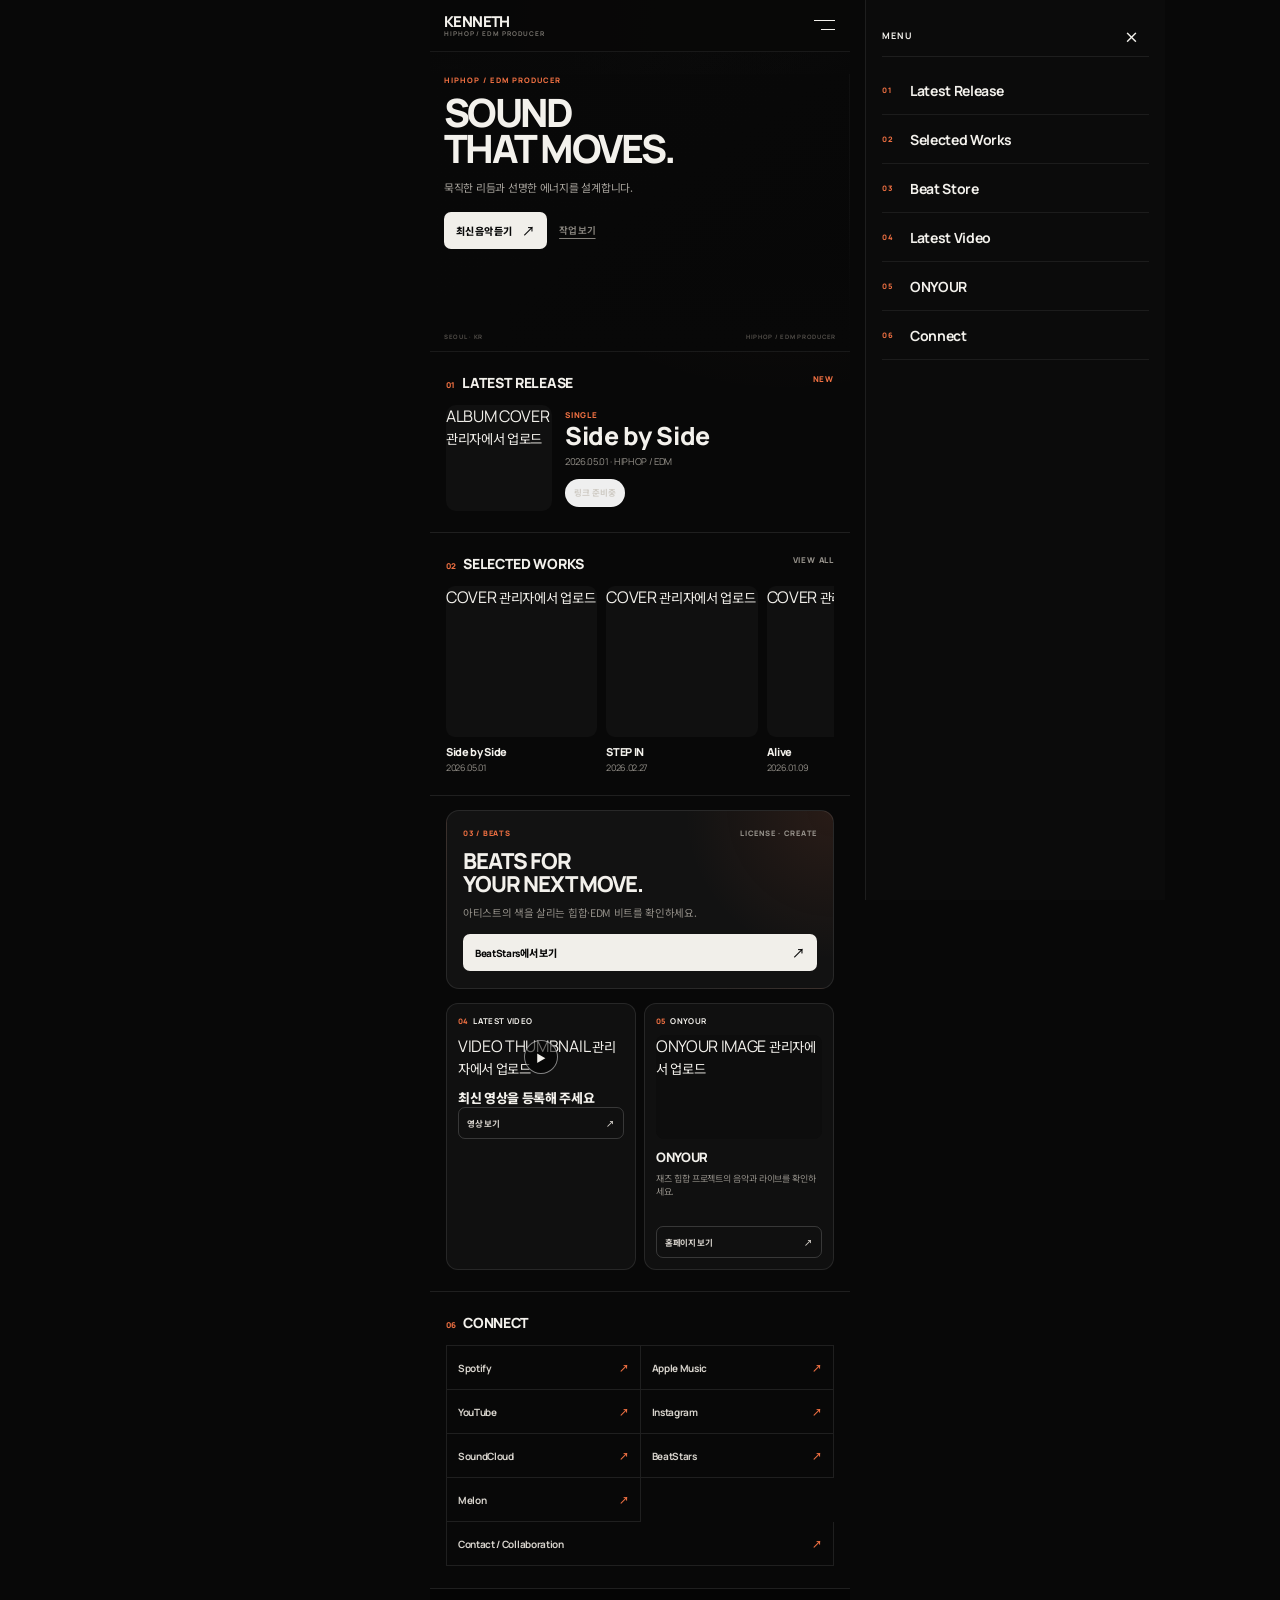
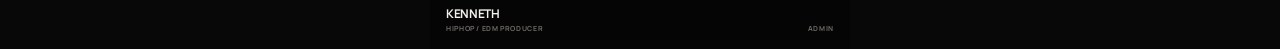
==== commit 9094d6ff: "gd" ====
--- a/index.html
+++ b/index.html
@@ -19,22 +19,49 @@
 </head>
 <body>
   <div class="page-shell">
-    <header class="site-header">
-      <a class="brand" href="#top" aria-label="맨 위로 이동">
-        <strong id="headerName">KENNETH</strong>
-        <span>HIPHOP / EDM PRODUCER</span>
-      </a>
-
-      <button
-        class="menu-button"
-        id="menuButton"
-        type="button"
-        aria-label="메뉴 열기"
-        aria-expanded="false"
+
+<header class="site-header">
+  <a
+    class="brand"
+    href="#top"
+    aria-label="맨 위로 이동"
+  >
+    <span
+      class="header-banner-slot"
+    >
+      <img
+        class="header-banner-image"
+        id="headerBannerImage"
+        alt="KENNETH 상단 배너"
+        hidden
+      />
+
+      <span
+        class="header-banner-fallback"
+        id="headerBannerFallback"
       >
-        <i></i><i></i>
-      </button>
-    </header>
+        <strong id="headerName">
+          KENNETH
+        </strong>
+
+        <small id="headerRoleText">
+          HIPHOP / EDM PRODUCER
+        </small>
+      </span>
+    </span>
+  </a>
+
+  <button
+    class="menu-button"
+    id="menuButton"
+    type="button"
+    aria-label="메뉴 열기"
+    aria-expanded="false"
+  >
+    <i></i>
+    <i></i>
+  </button>
+</header>
 
     <aside class="drawer" id="drawer" aria-hidden="true">
       <div class="drawer-head">
--- a/style.css
+++ b/style.css
@@ -74,78 +74,170 @@
     var(--page);
 }
 
+/* =========================================================
+   HEADER / DRAWER / HERO
+   DARK EDITORIAL MOBILE DESIGN
+   ========================================================= */
+
+/* =========================
+   상단 헤더
+   ========================= */
+
 .site-header {
-  height: calc(57px + env(safe-area-inset-top));
+  height: calc(
+    52px + env(safe-area-inset-top)
+  );
+
   padding:
-    calc(8px + env(safe-area-inset-top))
-    15px
-    7px;
+    calc(
+      6px + env(safe-area-inset-top)
+    )
+    14px
+    5px;
+
   display: flex;
   align-items: center;
   justify-content: space-between;
-  border-bottom: 1px solid var(--line);
+
+  border-bottom:
+    1px solid
+    rgba(255, 255, 255, 0.07);
+
+  background:
+    rgba(8, 8, 8, 0.96);
 }
 
 .brand {
+  width: 142px;
+  height: 36px;
+
+  display: block;
+}
+
+.header-banner-slot {
+  width: 100%;
+  height: 100%;
+
+  display: flex;
+  align-items: center;
+}
+
+.header-banner-image {
+  width: 100%;
+  height: 100%;
+
+  object-fit: contain;
+  object-position: left center;
+}
+
+.header-banner-fallback {
   display: grid;
   gap: 1px;
 }
 
-.brand strong {
-  font-size: 17px;
-  font-weight: 800;
-  letter-spacing: -0.035em;
-}
-
-.brand span {
-  color: var(--muted);
-  font-size: 7px;
+.header-banner-fallback strong {
+  font-size: 15px;
+  font-weight: 800;
+  line-height: 1;
+
+  letter-spacing: -0.04em;
+}
+
+.header-banner-fallback small {
+  color: #77736d;
+
+  font-size: 6.5px;
   font-weight: 700;
-  letter-spacing: 0.13em;
-}
+  line-height: 1.2;
+
+  letter-spacing: 0.14em;
+}
+
+/* =========================
+   메뉴 버튼
+   ========================= */
 
 .menu-button {
   position: relative;
-  width: 35px;
-  height: 35px;
+
+  width: 32px;
+  height: 32px;
+
   padding: 0;
   border: 0;
+
   background: transparent;
+
   cursor: pointer;
 }
 
 .menu-button i {
   position: absolute;
   right: 1px;
-  width: 23px;
+
   height: 1px;
-  background: var(--text);
+
+  background: #f3f1ec;
+
+  transition:
+    width 160ms ease,
+    transform 160ms ease;
 }
 
 .menu-button i:first-child {
-  top: 12px;
+  top: 10px;
+
+  width: 21px;
 }
 
 .menu-button i:last-child {
-  top: 21px;
-  width: 16px;
-}
+  top: 19px;
+
+  width: 14px;
+}
+
+/* =========================
+   모바일 메뉴
+   ========================= */
 
 .drawer {
   position: fixed;
   top: 0;
-  right: max(calc(50% - var(--page-width) / 2), 0px);
+  right: max(
+    calc(
+      50% - var(--page-width) / 2
+    ),
+    0px
+  );
+
   z-index: 80;
-  width: min(82vw, 315px);
+
+  width: min(
+    80vw,
+    300px
+  );
+
   height: 100dvh;
+
   padding:
-    calc(16px + env(safe-area-inset-top))
-    17px
-    calc(20px + env(safe-area-inset-bottom));
-  border-left: 1px solid var(--line);
-  background: #0d0d0d;
+    calc(
+      14px + env(safe-area-inset-top)
+    )
+    16px
+    calc(
+      18px + env(safe-area-inset-bottom)
+    );
+
+  border-left:
+    1px solid
+    rgba(255, 255, 255, 0.08);
+
+  background: #0b0b0b;
+
   transform: translateX(105%);
-  transition: transform 200ms ease;
+
+  transition:
+    transform 200ms ease;
 }
 
 .drawer.is-open {
@@ -153,202 +245,379 @@
 }
 
 .drawer-head {
-  height: 46px;
+  height: 43px;
+
   display: flex;
   align-items: center;
   justify-content: space-between;
-  border-bottom: 1px solid var(--line);
-  font-size: 10px;
-  letter-spacing: 0.12em;
+
+  border-bottom:
+    1px solid
+    rgba(255, 255, 255, 0.08);
+
+  font-size: 9px;
+  font-weight: 800;
+
+  letter-spacing: 0.13em;
 }
 
 .drawer-head button {
-  width: 38px;
-  height: 38px;
+  width: 35px;
+  height: 35px;
+
   padding: 0;
   border: 0;
+
   background: transparent;
-  font-size: 29px;
+
+  font-size: 27px;
   font-weight: 300;
+
+  cursor: pointer;
 }
 
 .drawer-nav {
   display: grid;
-  margin-top: 10px;
+
+  margin-top: 9px;
 }
 
 .drawer-nav a {
-  min-height: 53px;
-  display: flex;
-  align-items: center;
-  gap: 12px;
-  border-bottom: 1px solid var(--line);
-  font-size: 15px;
+  min-height: 49px;
+
+  display: flex;
+  align-items: center;
+
+  gap: 11px;
+
+  border-bottom:
+    1px solid
+    rgba(255, 255, 255, 0.07);
+
+  font-size: 14px;
   font-weight: 700;
+
+  letter-spacing: -0.025em;
 }
 
 .drawer-nav b {
+  width: 17px;
+
   color: var(--accent);
-  font-size: 8px;
+
+  font-size: 7.5px;
+  font-weight: 800;
+
   letter-spacing: 0.08em;
 }
 
 .drawer-backdrop {
   position: fixed;
   inset: 0;
+
   z-index: 70;
-  background: rgba(0, 0, 0, 0.75);
-  backdrop-filter: blur(4px);
-}
+
+  background:
+    rgba(0, 0, 0, 0.76);
+
+  backdrop-filter: blur(3px);
+  -webkit-backdrop-filter: blur(3px);
+}
+
+/* =========================
+   첫 화면
+   ========================= */
 
 .hero {
   position: relative;
-  min-height: 344px;
-  padding: 31px 16px 17px;
+
+  min-height: 300px;
+
+  padding:
+    25px
+    14px
+    15px;
+
   overflow: hidden;
-  border-bottom: 1px solid var(--line);
+
+  border-bottom:
+    1px solid
+    rgba(255, 255, 255, 0.07);
+
+  background:
+    linear-gradient(
+      145deg,
+      #090909 0%,
+      #070707 100%
+    );
+
   isolation: isolate;
+}
+
+.hero::before {
+  content: "";
+
+  position: absolute;
+  top: 0;
+  right: 0;
+
+  width: 1px;
+  height: 100%;
+
+  background:
+    rgba(255, 255, 255, 0.04);
 }
 
 .hero::after {
   content: "";
+
   position: absolute;
-  inset: auto 0 0;
-  z-index: -1;
-  height: 46%;
-  background: linear-gradient(transparent, var(--page));
-}
+  right: 0;
+  bottom: 0;
+  left: 0;
+
+  z-index: 2;
+
+  height: 48%;
+
+  pointer-events: none;
+
+  background:
+    linear-gradient(
+      to bottom,
+      transparent,
+      rgba(8, 8, 8, 0.96) 88%
+    );
+}
+
+/* =========================
+   첫 화면 문구
+   ========================= */
 
 .hero-copy {
   position: relative;
   z-index: 5;
-  width: 74%;
+
+  width: 72%;
 }
 
 .eyebrow {
-  margin: 0 0 10px;
+  margin:
+    0
+    0
+    9px;
+
   color: var(--accent);
-  font-size: 8.5px;
-  font-weight: 800;
-  letter-spacing: 0.13em;
+
+  font-size: 7.5px;
+  font-weight: 800;
+  line-height: 1;
+
+  letter-spacing: 0.14em;
 }
 
 .hero h1 {
   margin: 0;
-  font-size: clamp(35px, 10.5vw, 43px);
-  font-weight: 800;
-  line-height: 0.94;
+
+  max-width: 245px;
+
+  font-size: clamp(
+    33px,
+    9.6vw,
+    39px
+  );
+
+  font-weight: 800;
+  line-height: 0.93;
+
   letter-spacing: -0.065em;
 }
 
 .hero-description {
-  max-width: 245px;
-  margin: 15px 0 0;
-  color: #cbc7c0;
-  font-family: "Noto Sans KR", sans-serif;
-  font-size: 12px;
+  max-width: 220px;
+
+  margin:
+    13px
+    0
+    0;
+
+  color: #aaa69f;
+
+  font-family:
+    "Noto Sans KR",
+    sans-serif;
+
+  font-size: 10.8px;
+  font-weight: 400;
   line-height: 1.55;
-}
+
+  letter-spacing: -0.025em;
+}
+
+/* =========================
+   첫 화면 버튼
+   ========================= */
 
 .hero-actions {
   display: flex;
   align-items: center;
-  gap: 14px;
-  margin-top: 18px;
+
+  gap: 12px;
+
+  margin-top: 16px;
 }
 
 .button {
-  min-height: 41px;
-  padding: 0 13px;
-  border-radius: 9px;
+  min-height: 37px;
+
+  padding:
+    0
+    12px;
+
+  border-radius: 7px;
+
   display: inline-flex;
   align-items: center;
   justify-content: space-between;
-  gap: 12px;
-  font-size: 11px;
+
+  gap: 11px;
+
+  font-size: 10px;
   font-weight: 800;
 }
 
 .button-light {
-  background: var(--text);
-  color: #090909;
+  background: #f1efea;
+  color: #080808;
+}
+
+.button-light span {
+  font-size: 13px;
+  font-weight: 500;
 }
 
 .button-link {
-  color: var(--muted);
-  font-size: 10.5px;
+  color: #85817b;
+
+  font-size: 9.5px;
   font-weight: 700;
+
   text-decoration: underline;
+  text-decoration-thickness: 1px;
   text-underline-offset: 4px;
 }
+
+/* =========================
+   첫 화면 이미지
+   ========================= */
 
 .hero-image-slot {
   position: absolute;
-  top: 21px;
-  right: -43px;
+  inset: 0;
+
   z-index: 1;
-  width: 205px;
-  height: 306px;
+
+  width: 100%;
+  height: 100%;
+
   overflow: hidden;
-  opacity: 0.78;
-}
-
-.hero-image-slot::after {
+
+  opacity: 1;
+}
+
+.hero-image-slot::before {
   content: "";
+
   position: absolute;
   inset: 0;
+
+  z-index: 2;
+
+  pointer-events: none;
+
   background:
-    linear-gradient(to right, var(--page), transparent 43%),
-    linear-gradient(to bottom, transparent 65%, var(--page));
+    linear-gradient(
+      to right,
+      rgba(8, 8, 8, 0.98) 0%,
+      rgba(8, 8, 8, 0.9) 29%,
+      rgba(8, 8, 8, 0.5) 58%,
+      rgba(8, 8, 8, 0.15) 100%
+    ),
+    linear-gradient(
+      to bottom,
+      rgba(8, 8, 8, 0.08) 0%,
+      rgba(8, 8, 8, 0.08) 55%,
+      #080808 100%
+    );
 }
 
 .hero-image-slot img {
-  height: 100%;
-  object-fit: cover;
-  filter: saturate(0.88) contrast(1.05);
-}
-
-.image-placeholder {
   width: 100%;
   height: 100%;
-  border: 1px dashed var(--line-strong);
-  display: grid;
-  place-content: center;
-  gap: 5px;
+
+  object-fit: cover;
+  object-position:
+    center
+    28%;
+
+  filter:
+    saturate(0.85)
+    contrast(1.07)
+    brightness(0.8);
+}
+
+.hero-image-slot
+.image-placeholder {
+  border: 0;
+
   background:
-    linear-gradient(135deg, rgba(255, 255, 255, 0.025), transparent),
-    #0d0d0d;
-  color: #6e6a64;
-  text-align: center;
-}
-
+    linear-gradient(
+      145deg,
+      #101010 0%,
+      #080808 100%
+    );
+
+  color:
+    rgba(
+      255,
+      255,
+      255,
+      0.1
+    );
+}
+
+.hero-image-slot
 .image-placeholder span {
-  font-size: 9px;
-  font-weight: 800;
-  letter-spacing: 0.12em;
-}
-
+  font-size: 7px;
+}
+
+.hero-image-slot
 .image-placeholder small {
-  font-family: "Noto Sans KR", sans-serif;
-  font-size: 9px;
-}
-
-.image-placeholder.is-small {
-  border-style: solid;
-}
+  display: none;
+}
+
+/* =========================
+   첫 화면 하단 정보
+   ========================= */
 
 .hero-foot {
   position: absolute;
-  right: 16px;
-  bottom: 12px;
-  left: 16px;
+  right: 14px;
+  bottom: 10px;
+  left: 14px;
+
   z-index: 5;
-  display: flex;
+
+  display: flex;
+  align-items: center;
   justify-content: space-between;
-  color: #65615c;
-  font-size: 7px;
+
+  color: #55514c;
+
+  font-size: 6px;
   font-weight: 700;
-  letter-spacing: 0.1em;
+
+  letter-spacing: 0.12em;
 }
 
 .section {
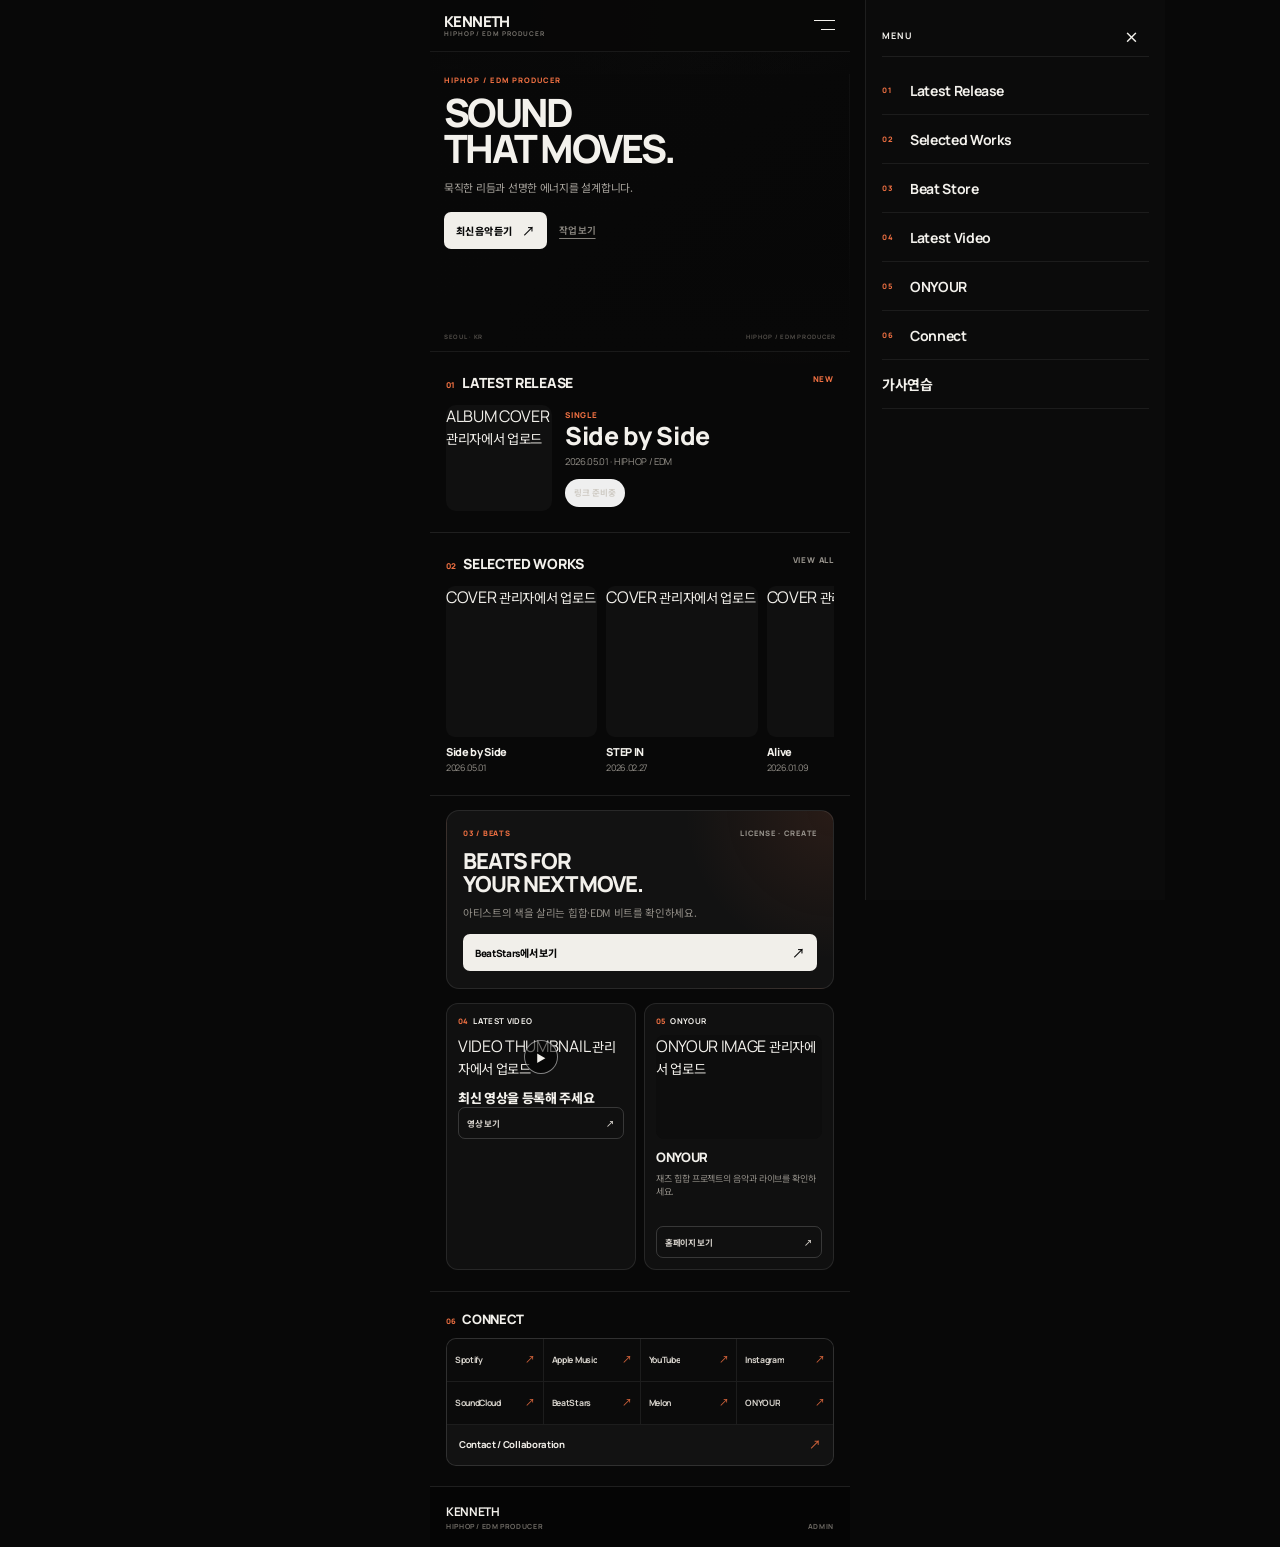
==== commit 3e204d31: "feat: add beat-aligned lyric training modes" ====
--- a/index.html
+++ b/index.html
@@ -76,6 +76,7 @@
         <a href="#latestVideo"><b>04</b><span>Latest Video</span></a>
         <a href="#onyour"><b>05</b><span>ONYOUR</span></a>
         <a href="#connect"><b>06</b><span>Connect</span></a>
+      <a href="lyrics-practice.html">가사연습</a>
       </nav>
     </aside>
     <div class="drawer-backdrop" id="drawerBackdrop" hidden></div>
--- a/style.css
+++ b/style.css
@@ -939,36 +939,203 @@
   font-weight: 700;
 }
 
+/* =========================================================
+   CONNECT
+   COMPACT MOBILE LINK GRID
+   ========================================================= */
+
 .connect-section {
-  padding-bottom: 22px;
-}
+  padding:
+    18px
+    16px
+    20px;
+}
+
+.connect-section .section-head {
+  margin-bottom: 10px;
+}
+
+.connect-section .section-head > div {
+  gap: 7px;
+}
+
+.connect-section .section-index {
+  font-size: 7.5px;
+}
+
+.connect-section .section-head h2 {
+  font-size: 13px;
+  letter-spacing: -0.025em;
+}
+
+
+/* =========================
+   플랫폼 링크 그리드
+   ========================= */
 
 .link-grid {
   display: grid;
-  grid-template-columns: 1fr 1fr;
-  border-top: 1px solid var(--line);
-  border-left: 1px solid var(--line);
-}
+
+  grid-template-columns:
+    repeat(
+      4,
+      minmax(
+        0,
+        1fr
+      )
+    );
+
+  gap: 1px;
+
+  overflow: hidden;
+
+  border:
+    1px solid
+    rgba(
+      255,
+      255,
+      255,
+      0.085
+    );
+
+  border-radius: 10px;
+
+  background:
+    rgba(
+      255,
+      255,
+      255,
+      0.085
+    );
+}
+
+
+/* =========================
+   개별 플랫폼
+   ========================= */
 
 .link-item {
-  min-height: 44px;
-  padding: 0 11px;
-  border-right: 1px solid var(--line);
-  border-bottom: 1px solid var(--line);
+  min-width: 0;
+  min-height: 42px;
+
+  padding:
+    0
+    8px;
+
+  border: 0;
+
   display: flex;
   align-items: center;
   justify-content: space-between;
-  color: #d7d3cc;
+
+  gap: 4px;
+
+  background: #0b0b0b;
+
+  color: #d8d4cd;
+
+  font-size: 8.7px;
+  font-weight: 700;
+  line-height: 1.15;
+
+  transition:
+    background 140ms ease,
+    color 140ms ease;
+}
+
+.link-item span:first-child {
+  min-width: 0;
+
+  overflow: hidden;
+
+  text-overflow: ellipsis;
+  white-space: nowrap;
+}
+
+.link-item span:last-child {
+  flex: 0 0 auto;
+
+  color: var(--accent);
+
   font-size: 10px;
-  font-weight: 700;
-}
-
-.link-item span:last-child {
-  color: var(--accent);
-}
+  font-weight: 500;
+
+  opacity: 0.85;
+}
+
+.link-item:active {
+  background: #171717;
+}
+
+
+/* =========================
+   연락 / 협업
+   ========================= */
 
 .link-item.is-wide {
-  grid-column: 1 / -1;
+  grid-column:
+    1 /
+    -1;
+
+  min-height: 40px;
+
+  padding:
+    0
+    12px;
+
+  justify-content: space-between;
+
+  background: #121212;
+
+  color: #f0ede7;
+
+  font-size: 9.5px;
+  font-weight: 750;
+}
+
+.link-item.is-wide span:last-child {
+  font-size: 12px;
+}
+
+
+/* =========================
+   작은 모바일
+   ========================= */
+
+@media (max-width: 360px) {
+  .connect-section {
+    padding:
+      17px
+      14px
+      19px;
+  }
+
+  .link-grid {
+    grid-template-columns:
+      repeat(
+        3,
+        minmax(
+          0,
+          1fr
+        )
+      );
+  }
+
+  .link-item {
+    min-height: 39px;
+
+    padding:
+      0
+      7px;
+
+    font-size: 8.2px;
+  }
+
+  .link-item.is-wide {
+    min-height: 39px;
+
+    font-size: 9px;
+  }
 }
 
 .empty-state {
